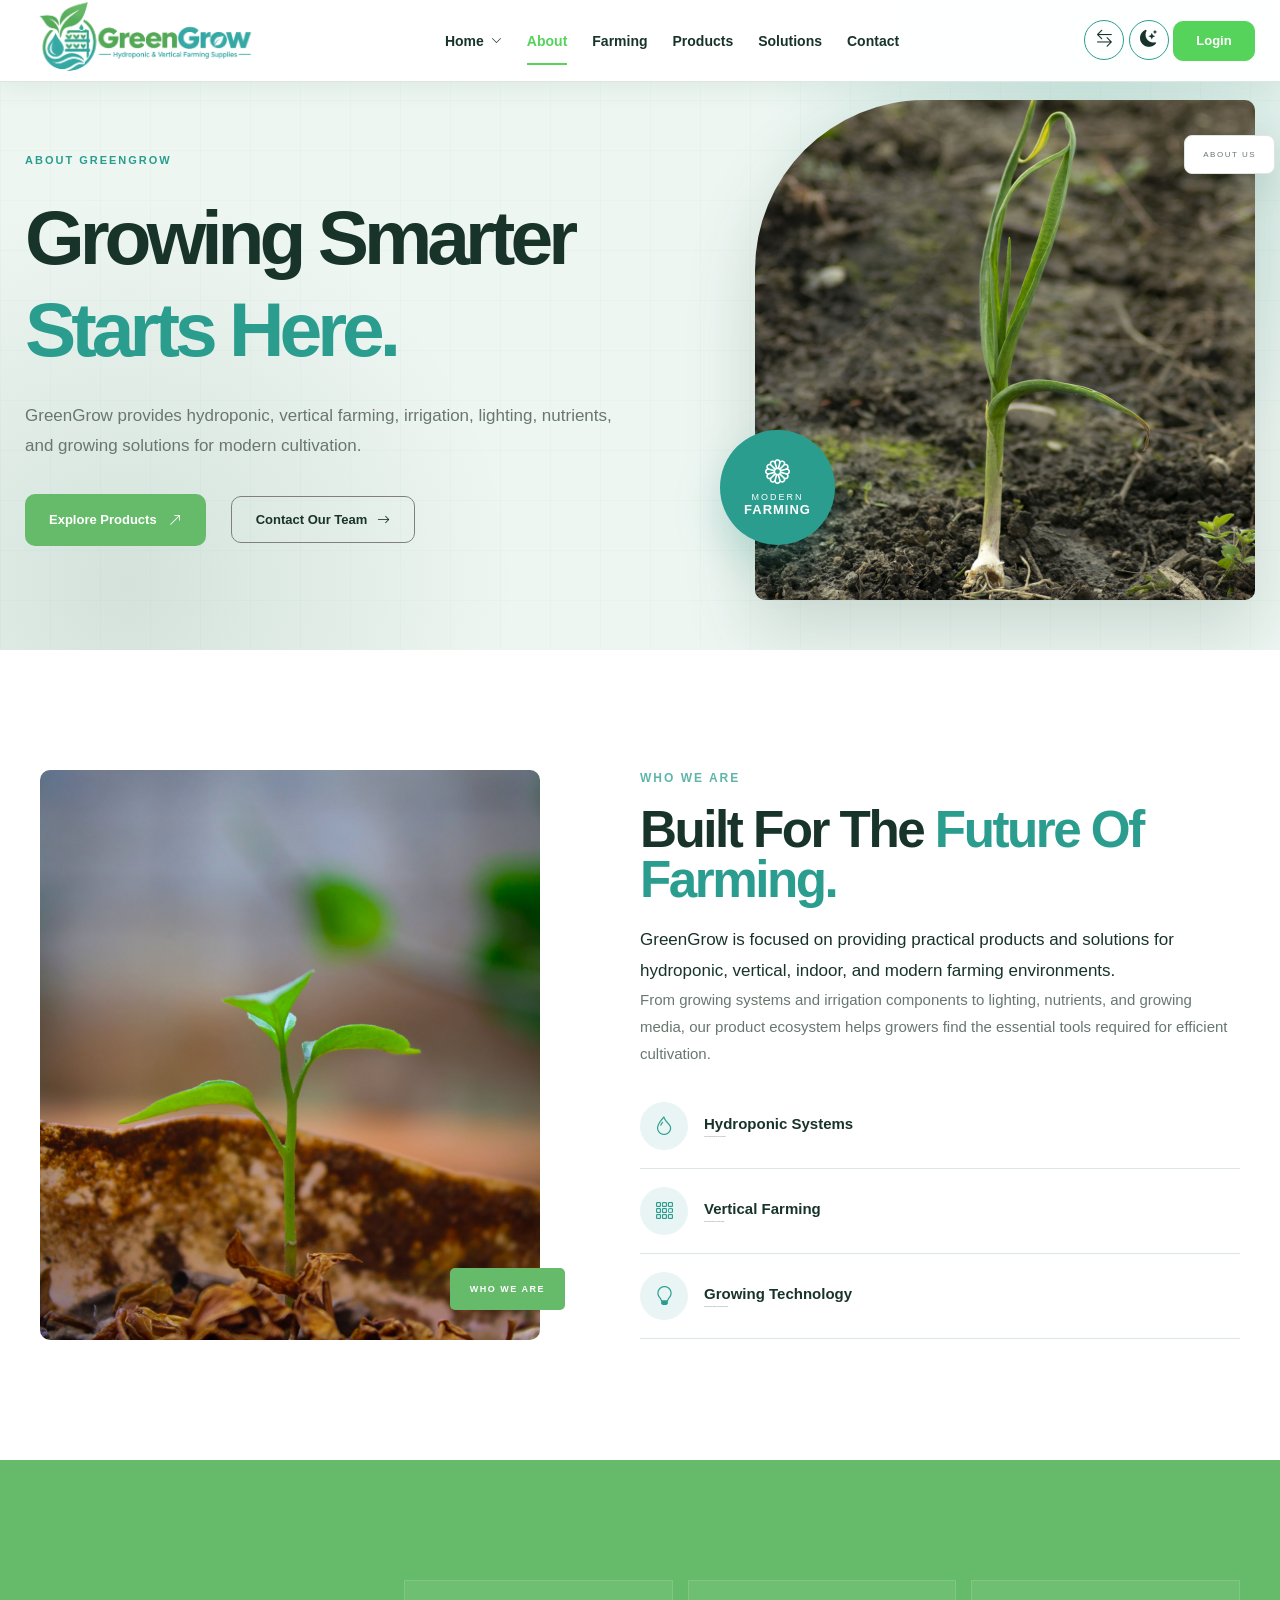
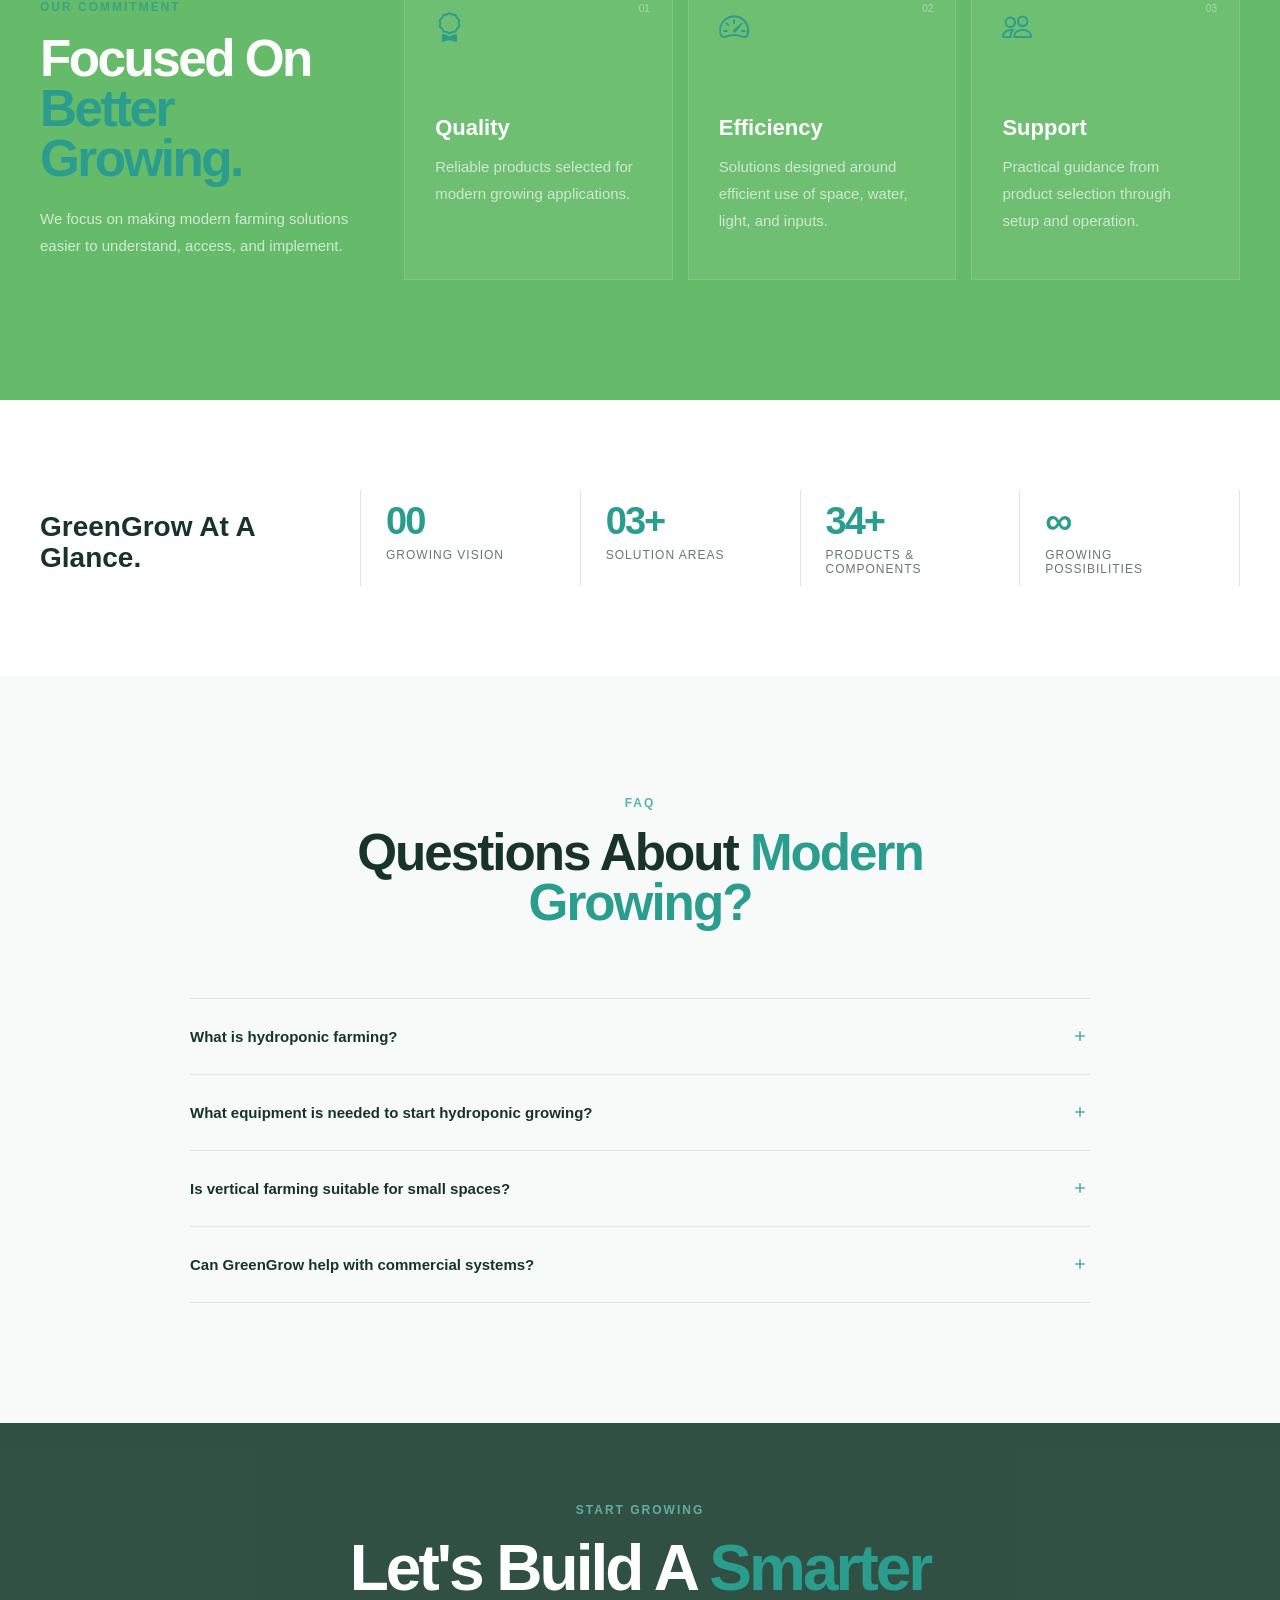
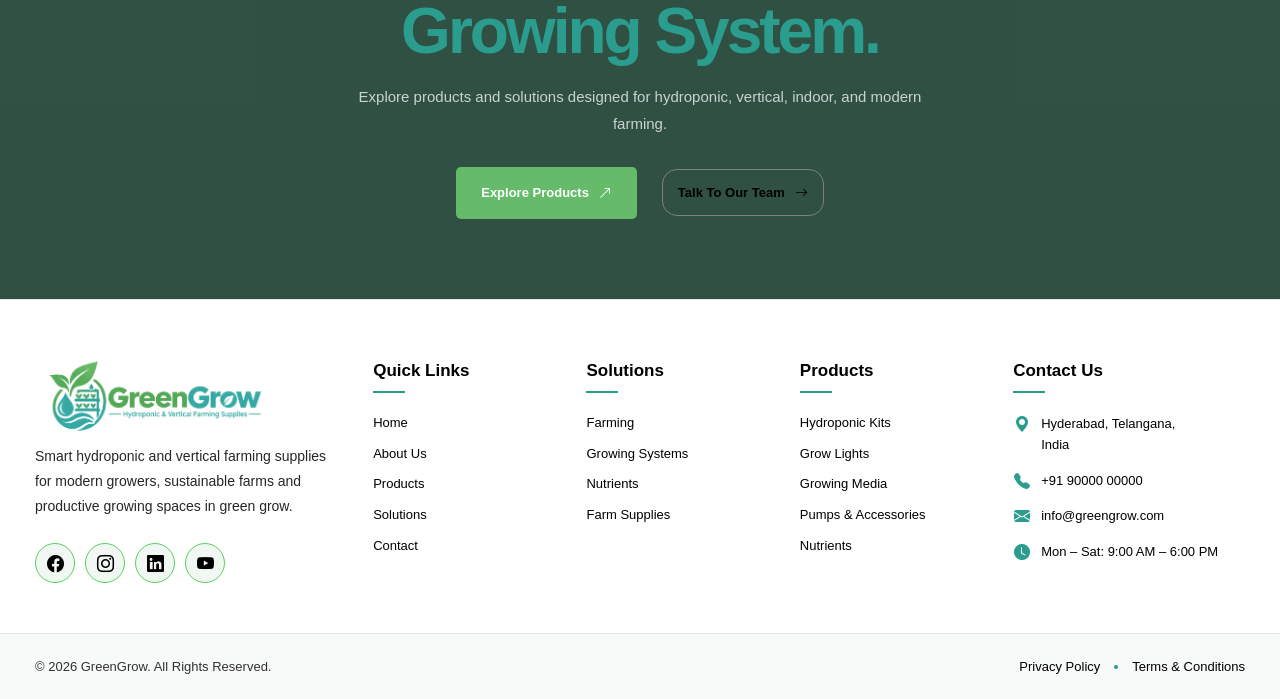
==== about.html @ 5858d221 "first commit" ====
<!DOCTYPE html>
<html lang="en" dir="ltr">

<head>
    <meta charset="UTF-8">
    <meta name="viewport" content="width=device-width, initial-scale=1.0">

    <title>GreenGrow | Hydroponic & Vertical Farming Supplies</title>

   
    <link rel="stylesheet"
        href="https://cdn.jsdelivr.net/npm/bootstrap-icons@1.11.3/font/bootstrap-icons.min.css">

    <!-- CSS -->
    <link rel="stylesheet" href="about.css">
</head>

<body>


    <header class="main-header">

        <div class="header-container">

            <!-- LOGO -->
            <a href="index.html" class="brand-logo">
                <img src="images/logo-1.png"
                    alt="GreenGrow Hydroponic and Vertical Farming Supplies">
            </a>


            
            <nav class="nav-menu" id="navMenu">

                
                <div class="nav-dropdown">

                    <button class="nav-dropdown-toggle" type="button">

                        <span>Home</span>

                        <i class="bi bi-chevron-down"></i>

                    </button>

                    <div class="dropdown-menu">

                        <a href="index.html" class="dropdown-link active">
                            Home 1
                        </a>

                        <a href="home-2.html" class="dropdown-link">
                            Home 2
                        </a>

                    </div>

                </div>


                <!-- ABOUT -->
                <a href="about.html" class="nav-link">
                    About
                </a>




                <!-- VERTICAL FARMING -->
                <a href="farming.html" class="nav-link">
                     Farming
                </a>


                <!-- PRODUCTS -->
                <a href="products.html" class="nav-link">
                    Products
                </a>


                <!-- SOLUTIONS -->
                <a href="solutions.html" class="nav-link">
                    Solutions
                </a>


                <!-- CONTACT -->
                <a href="contact.html" class="nav-link">
                    Contact
                </a>


                <!-- MOBILE LOGIN -->
                <a href="login.html" class="mobile-login">
                    Login
                </a>

            </nav>


            <!-- HEADER ACTIONS -->
            <div class="header-actions">

               


                <!-- RTL -->
                <button class="header-icon"
                    id="rtlToggle"
                    type="button"
                    aria-label="Toggle RTL"
                    title="Toggle RTL">

                    <i class="bi bi-arrow-left-right"></i>

                </button>


                <!-- DARK / LIGHT -->
                <button class="header-icon"
                    id="themeToggle"
                    type="button"
                    aria-label="Toggle dark mode"
                    title="Toggle dark mode">

                    <i class="bi bi-moon-stars-fill" id="themeIcon"></i>

                </button>
                 <!-- LOGIN -->
                <a href="login.html" class="login-button">
                    Login
                </a>


                <!-- MOBILE MENU -->
                <button class="menu-toggle"
                    id="menuToggle"
                    type="button"
                    aria-label="Open menu"
                    aria-expanded="false">

                    <i class="bi bi-list" id="menuIcon"></i>

                </button>

            </div>

        </div>

    </header>








    <!-- =========================================================
     GREENGROW ABOUT PAGE
========================================================= -->

<main class="about-page">

    <!-- =====================================================
         01. ABOUT HERO
    ====================================================== -->

    <section class="about-hero">
        <div class="about-hero-bg"></div>
        <div class="about-hero-grid"></div>

        <div class="about-hero-container">

            <div class="about-hero-content">

                <div class="about-eyebrow">
                   
                    <span>ABOUT GREENGROW</span>
                </div>

                <h1>
                    Growing Smarter
                    <span>Starts Here.</span>
                </h1>

                <p>
                    GreenGrow provides hydroponic, vertical farming,
                    irrigation, lighting, nutrients, and growing solutions
                    for modern cultivation.
                </p>

                <div class="about-hero-buttons">
                    <a href="products.html" class="about-primary-btn">
                        Explore Products
                        <i class="bi bi-arrow-up-right"></i>
                    </a>

                    <a href="contact.html" class="about-text-btn">
                        Contact Our Team
                        <i class="bi bi-arrow-right"></i>
                    </a>
                </div>

            </div>

            <div class="about-hero-visual">

                <div class="about-hero-image">
                    <img
                        src="images/about herobanner.jpg"
                        alt="Modern hydroponic farming"
                    >
                </div>

                <div class="about-hero-badge">
                    <i class="bi bi-flower1"></i>
                    <span>MODERN</span>
                    <strong>FARMING</strong>
                </div>

                <div class="about-hero-number">
                  
                    <span>ABOUT US</span>
                </div>

            </div>

        </div>
    </section>


    <!-- =====================================================
         02. WHO WE ARE
    ====================================================== -->

    <section class="about-who">

        <div class="about-section-container">

            <div class="about-who-image">

                <img
                    src="images/about growingplant.img.jpg"
                    alt="Indoor modern farming"
                >

                <div class="about-image-label">
                   
                    <strong>WHO WE ARE</strong>
                </div>

            </div>


            <div class="about-who-content">

                <div class="about-section-eyebrow">
                   

                    <span>WHO WE ARE</span>
                </div>

                <h2>
                    Built For The
                    <span>Future Of Farming.</span>
                </h2>

                <p class="about-lead">
                    GreenGrow is focused on providing practical products
                    and solutions for hydroponic, vertical, indoor,
                    and modern farming environments.
                </p>

                <p>
                    From growing systems and irrigation components to
                    lighting, nutrients, and growing media, our product
                    ecosystem helps growers find the essential tools
                    required for efficient cultivation.
                </p>


                <div class="about-feature-list">

                    <div class="about-feature">
                        <div class="about-feature-icon">
                            <i class="bi bi-droplet"></i>
                        </div>

                        <div>
                            <h3>Hydroponic Systems</h3>
                            <p>Soil-free growing solutions for modern cultivation.</p>
                        </div>
                    </div>


                    <div class="about-feature">
                        <div class="about-feature-icon">
                            <i class="bi bi-grid-3x3-gap"></i>
                        </div>

                        <div>
                            <h3>Vertical Farming</h3>
                            <p>Space-efficient systems for controlled growing.</p>
                        </div>
                    </div>


                    <div class="about-feature">
                        <div class="about-feature-icon">
                            <i class="bi bi-lightbulb"></i>
                        </div>

                        <div>
                            <h3>Growing Technology</h3>
                            <p>Lighting, nutrients, irrigation, and growing components.</p>
                        </div>
                    </div>

                </div>

            </div>

        </div>

    </section>


    
    
    





    
    

    
    <!-- =====================================================
         08. OUR COMMITMENT
    ====================================================== -->

    <section class="about-commitment">

        <div class="about-section-container">

            <div class="about-commitment-grid">

                <div class="commitment-heading">

                    <div class="about-section-eyebrow">
                        
                        <span>OUR COMMITMENT</span>
                    </div>

                    <h2>
                        Focused On
                        <span>Better Growing.</span>
                    </h2>

                    <p>
                        We focus on making modern farming solutions
                        easier to understand, access, and implement.
                    </p>

                </div>


                <div class="commitment-card">
                    <i class="bi bi-award"></i>
                    <span>01</span>
                    <h3>Quality</h3>
                    <p>
                        Reliable products selected for modern
                        growing applications.
                    </p>
                </div>


                <div class="commitment-card">
                    <i class="bi bi-speedometer2"></i>
                    <span>02</span>
                    <h3>Efficiency</h3>
                    <p>
                        Solutions designed around efficient use
                        of space, water, light, and inputs.
                    </p>
                </div>


                <div class="commitment-card">
                    <i class="bi bi-people"></i>
                    <span>03</span>
                    <h3>Support</h3>
                    <p>
                        Practical guidance from product selection
                        through setup and operation.
                    </p>
                </div>

            </div>

        </div>

    </section>


    <!-- =====================================================
         09. COMPANY SNAPSHOT
    ====================================================== -->

    <section class="about-snapshot">

        <div class="about-section-container">

            <div class="snapshot-inner">

                <div class="snapshot-heading">
                    
                    <h2>GreenGrow At A Glance.</h2>
                </div>

                <div class="snapshot-stats">

                    <div class="snapshot-stat">
                        <strong>01</strong>
                        <span>Growing Vision</span>
                    </div>

                    <div class="snapshot-stat">
                        <strong>06+</strong>
                        <span>Solution Areas</span>
                    </div>

                    <div class="snapshot-stat">
                        <strong>100+</strong>
                        <span>Products & Components</span>
                    </div>

                    <div class="snapshot-stat">
                        <strong>∞</strong>
                        <span>Growing Possibilities</span>
                    </div>

                </div>

            </div>

        </div>

    </section>


    <!-- =====================================================
         10. FAQ
    ====================================================== -->

    <section class="about-faq">

        <div class="about-section-container">

            <div class="about-centered-heading">

                <div class="about-section-eyebrow center">
                   
                    <span>FAQ</span>
                </div>

                <h2>
                    Questions About
                    <span>Modern Growing?</span>
                </h2>

            </div>


            <div class="faq-list">

                <details class="faq-item">
                    <summary>
                        What is hydroponic farming?
                        <i class="bi bi-plus"></i>
                    </summary>

                    <p>
                        Hydroponic farming is a method of growing plants
                        without traditional soil, using a managed growing
                        environment and nutrient solution.
                    </p>
                </details>


                <details class="faq-item">
                    <summary>
                        What equipment is needed to start hydroponic growing?
                        <i class="bi bi-plus"></i>
                    </summary>

                    <p>
                        Requirements depend on the growing method, crop,
                        environment, and system design. Typical components
                        can include a growing system, irrigation, nutrients,
                        growing media, and suitable lighting.
                    </p>
                </details>


                <details class="faq-item">
                    <summary>
                        Is vertical farming suitable for small spaces?
                        <i class="bi bi-plus"></i>
                    </summary>

                    <p>
                        Vertical systems can make use of vertical space,
                        making them suitable for a range of compact
                        growing environments.
                    </p>
                </details>


                <details class="faq-item">
                    <summary>
                        Can GreenGrow help with commercial systems?
                        <i class="bi bi-plus"></i>
                    </summary>

                    <p>
                        GreenGrow provides product categories and solutions
                        for growers exploring larger and more structured
                        modern farming setups.
                    </p>
                </details>

            </div>

        </div>

    </section>


    <!-- =====================================================
         11. FINAL CTA
    ====================================================== -->

    <section class="about-final-cta">

        <div class="about-final-overlay"></div>

        <div class="about-final-content">

            <div class="about-section-eyebrow center light">
               
                <span>START GROWING</span>
            </div>

            <h2>
                Let's Build A
                <span>Smarter Growing System.</span>
            </h2>

            <p>
                Explore products and solutions designed for
                hydroponic, vertical, indoor, and modern farming.
            </p>

            <div class="about-final-buttons">

                <a href="products.html" class="about-final-primary">
                    Explore Products
                    <i class="bi bi-arrow-up-right"></i>
                </a>

                <a href="contact.html" class="about-final-secondary">
                    Talk To Our Team
                    <i class="bi bi-arrow-right"></i>
                </a>

            </div>

        </div>

    </section>

</main>








    <!-- =========================================================
     FOOTER
========================================================= -->
<footer class="main-footer">

    <div class="footer-container">

        <!-- Brand -->
        <div class="footer-brand">

            <a href="index.html" class="footer-logo">
                <img src="images/logo-1.png"
                     alt="GreenGrow Hydroponic and Vertical Farming Supplies">
            </a>

            <p>
                Smart hydroponic and vertical farming supplies
                for modern growers, sustainable farms and
                productive growing spaces in green grow.
            </p>

            <div class="footer-social">

                <a href="#" aria-label="Facebook">
                    <i class="bi bi-facebook"></i>
                </a>

                <a href="#" aria-label="Instagram">
                    <i class="bi bi-instagram"></i>
                </a>

                <a href="#" aria-label="LinkedIn">
                    <i class="bi bi-linkedin"></i>
                </a>

                <a href="#" aria-label="YouTube">
                    <i class="bi bi-youtube"></i>
                </a>

            </div>

        </div>


        <!-- Quick Links -->
        <div class="footer-column">

            <h3>Quick Links</h3>

            <ul>
                <li>
                    <a href="index.html">Home</a>
                </li>

                <li>
                    <a href="about.html">About Us</a>
                </li>

                <li>
                    <a href="products.html">Products</a>
                </li>

                <li>
                    <a href="solutions.html">Solutions</a>
                </li>

                <li>
                    <a href="contact.html">Contact</a>
                </li>
            </ul>

        </div>


        <!-- Solutions -->
        <div class="footer-column">

            <h3>Solutions</h3>

            <ul>
                

                <li>
                    <a href="vertical-farming.html">
                         Farming
                    </a>
                </li>

                <li>
                    <a href="products.html">Growing Systems</a>
                </li>

                <li>
                    <a href="products.html">Nutrients</a>
                </li>

                <li>
                    <a href="products.html">Farm Supplies</a>
                </li>
            </ul>

        </div>


        <!-- Products -->
        <div class="footer-column">

            <h3>Products</h3>

            <ul>
                <li>
                    <a href="products.html">Hydroponic Kits</a>
                </li>

                <li>
                    <a href="products.html">Grow Lights</a>
                </li>

                <li>
                    <a href="products.html">Growing Media</a>
                </li>

                <li>
                    <a href="products.html">Pumps & Accessories</a>
                </li>

                <li>
                    <a href="products.html">Nutrients</a>
                </li>
            </ul>

        </div>


        <!-- Contact -->
        <div class="footer-column footer-contact">

            <h3>Contact Us</h3>

            <div class="contact-item">

                <i class="bi bi-geo-alt-fill"></i>

                <p>
                    Hyderabad, Telangana,<br>
                    India
                </p>

            </div>

            <div class="contact-item">

                <i class="bi bi-telephone-fill"></i>

                <a href="tel:+919000000000">
                    +91 90000 00000
                </a>

            </div>

            <div class="contact-item">

                <i class="bi bi-envelope-fill"></i>

                <a href="mailto:info@greengrow.com">
                    info@greengrow.com
                </a>

            </div>

            <div class="contact-item">

                <i class="bi bi-clock-fill"></i>

                <p>
                    Mon – Sat: 9:00 AM – 6:00 PM
                </p>

            </div>

        </div>

    </div>


    <!-- Footer Bottom -->
    <div class="footer-bottom">

        <div class="footer-bottom-container">

            <p>
                © 2026 GreenGrow. All Rights Reserved.
            </p>

            <div class="footer-legal">

                <a href="privacy-policy.html">
                    Privacy Policy
                </a>

                <span></span>

                <a href="terms.html">
                    Terms & Conditions
                </a>

            </div>

        </div>

    </div>

</footer>








    


    <!-- JS -->
    <script src="about.js"></script>

</body>

</html>
---- about.css ----
/* =========================================================
   GREENGROW
   HYDROPONIC & VERTICAL FARMING SUPPLIES
   COMPLETE RESPONSIVE HEADER CSS
========================================================= */

/* =========================================================
   ROOT COLORS - LIGHT MODE
========================================================= */

:root {
    --primary: #55d35b;
    --secondary: #2A9D8F;

    --background: #F7FAF8;
    --surface: #FFFFFF;

    --text: #183329;
    --muted: #68776F;

    --border: #DCE7E1;

    --header-bg: rgba(255, 255, 255, 0.97);

    --header-shadow:
        0 5px 25px rgba(27, 94, 63, 0.08);

    --transition: 0.3s ease;
}


/* =========================================================
   DARK MODE
========================================================= */

[data-theme="dark"] {
    --primary:#55d35b;
    --secondary: #4DB6AC;

    --background: #385349;
    --surface: #3c5e4d;

    --text: #F1F7F3;
    --muted: #B7C5BD;

    --border: #2E4037;

    --header-bg: rgba(23, 34, 29, 0.98);

    --header-shadow:
        0 5px 25px rgba(41, 37, 37, 0.35);
}


/* =========================================================
   RESET
========================================================= */

* {
    margin: 0;
    padding: 0;
    box-sizing: border-box;
}

html {
    scroll-behavior: smooth;
}

body {
    min-height: 100vh;
    background: var(--background);
    color: var(--text);
    font-family: Arial, Helvetica, sans-serif;
    transition:
        background var(--transition),
        color var(--transition);
    overflow-x: hidden;
}


/* =========================================================
   BODY TOP SPACE
========================================================= */

body {
    padding-top: 82px;
}


/* =========================================================
   LINKS / BUTTONS
========================================================= */

a {
    color: inherit;
    text-decoration: none;
}

button {
    font: inherit;
}


/* =========================================================
   MAIN HEADER
========================================================= */

.main-header {
    position: fixed;
    top: 0;
    left: 0;

    width: 100%;
    height: 82px;

    z-index: 9999;

    background: var(--header-bg);
    border-bottom: 1px solid var(--border);
    box-shadow: var(--header-shadow);

    backdrop-filter: blur(12px);
    -webkit-backdrop-filter: blur(12px);

    transition:
        background var(--transition),
        border-color var(--transition),
        box-shadow var(--transition);
}


/* =========================================================
   HEADER CONTAINER
========================================================= */

.header-container {
    width: 100%;
    max-width: 1500px;
    height: 100%;

    margin: 0 auto;
    padding: 0 10px;

    display: flex;
    align-items: center;
}


/* =========================================================
   LOGO
========================================================= */

.brand-logo {
    flex-shrink: 0;

    width: 205px;
    height: 120px;

    display: flex;
    align-items: center;
    justify-content: flex-start;

    overflow: hidden;
}

.brand-logo img {
    width: 220px;
    height: 130px;

    display: block;

    object-fit: contain;
    object-position: left center;

    max-width: none;
}


/* =========================================================
   NAVIGATION
   IMPORTANT: GAP IS HERE
========================================================= */

.nav-menu {
    height: 100%;

    display: flex;
    align-items: center;
    justify-content: center;

    flex: 1;

    /*
       REAL SPACE BETWEEN NAV ITEMS
       Increased to 45px
    */
    gap: 45px;
}


/* =========================================================
   NORMAL NAV LINKS
========================================================= */


/* =========================================================
   NAV LINKS
========================================================= */

.nav-link {
    position: relative;
    height: 82px;

    display: inline-flex;
    align-items: center;
    justify-content: center;

    white-space: nowrap;

    color: var(--text);
    font-size: 20px;
    font-weight: 600;

    transition: color var(--transition);
}


/* =========================================================
   ACTIVE LINE
========================================================= */

.nav-link::after {
    content: "";

    position: absolute;

    left: 0;
    right: 0;
    bottom: 17px;

    width: 100%;
    height: 2px;

    background: var(--primary);

    transform: scaleX(0);
    transform-origin: center;

    transition: transform var(--transition);
}


/* =========================================================
   CURRENT PAGE
========================================================= */

.nav-link.active {
    color: var(--primary);
}

.nav-link.active::after {
    transform: scaleX(1);
}


/* =========================================================
   HOVER
========================================================= */

.nav-link:hover {
    color: var(--primary);
}

.nav-link:hover::after {
    transform: scaleX(1);
}


/* =========================================================
   HOME DROPDOWN
========================================================= */

.nav-dropdown {
    position: relative;
    height: 82px;

    display: flex;
    align-items: center;
}


/* =========================================================
   HOME BUTTON
========================================================= */

.nav-dropdown-toggle {
    position: relative;

    height: 82px;

    padding: 0;

    border: 0;
    outline: 0;

    background: transparent;

    color: var(--text);

    cursor: pointer;

    display: inline-flex;
    align-items: center;
    justify-content: center;

    gap: 7px;

    font-size: 20px;
    font-weight: 600;

    transition: color var(--transition);
}


/* =========================================================
   HOME ACTIVE LINE
========================================================= */

.nav-dropdown-toggle::after {
    content: "";

    position: absolute;

    left: 0;
    right: 0;
    bottom: 17px;

    width: 100%;
    height: 2px;

    background: var(--primary);

    transform: scaleX(0);
    transform-origin: center;

    transition: transform var(--transition);
}


/* =========================================================
   HOME ACTIVE
========================================================= */

.nav-dropdown-toggle.active {
    color: var(--primary);
}

.nav-dropdown-toggle.active::after {
    transform: scaleX(1);
}


/* =========================================================
   HOME HOVER
========================================================= */

.nav-dropdown:hover .nav-dropdown-toggle {
    color: var(--primary);
}

.nav-dropdown:hover .nav-dropdown-toggle::after {
    transform: scaleX(1);
}


/* =========================================================
   HOME ARROW
========================================================= */

.nav-dropdown-toggle i {
    font-size: 11px;

    transition:
        transform var(--transition);
}

.nav-dropdown:hover .nav-dropdown-toggle i,
.nav-dropdown.open .nav-dropdown-toggle i {
    transform: rotate(180deg);
}


/* =========================================================
   DROPDOWN
========================================================= */

.dropdown-menu {
    position: absolute;

    top: calc(100% + 1px);
    left: 50%;

    min-width: 175px;

    padding: 9px;

    background: var(--surface);

    border: 1px solid var(--border);

    border-radius: 8px;

    box-shadow:
        0 15px 35px rgba(0, 0, 0, 0.10);

    opacity: 0;
    visibility: hidden;

    transform: translate(-50%, 12px);

    transition:
        opacity var(--transition),
        visibility var(--transition),
        transform var(--transition);

    z-index: 10000;
}


/* Desktop dropdown */

.nav-dropdown:hover .dropdown-menu {
    opacity: 1;
    visibility: visible;

    transform: translate(-50%, 0);
}


/* =========================================================
   DROPDOWN LINKS
========================================================= */

.dropdown-link {
    position: relative;

    width: 100%;
    min-height: 42px;

    padding: 10px 14px;

    display: flex;
    align-items: center;

    color: var(--text);

    font-size: 13px;
    font-weight: 600;

    border-radius: 5px;

    transition:
        background var(--transition),
        color var(--transition),
        padding var(--transition);
}


/* Hover */

.dropdown-link:hover {
    color: var(--primary);

    background: rgba(42, 157, 143, 0.08);

    padding-left: 18px;
}


/* Current Home page */

.dropdown-link.active {
    color: var(--primary);

    background: rgba(42, 157, 143, 0.08);
}


/* =========================================================
   RTL
========================================================= */

html[dir="rtl"] .nav-dropdown-toggle i {
    margin-left: 0;
    margin-right: 7px;
}

html[dir="rtl"] .dropdown-menu {
    left: auto;
    right: 50%;

    transform: translate(50%, 12px);
}

html[dir="rtl"] .nav-dropdown:hover .dropdown-menu {
    transform: translate(50%, 0);
}
/* =========================================================
   LOGIN BUTTON
========================================================= */

.login-button {
    width: 86px;
    height: 40px;

    display: inline-flex;
    align-items: center;
    justify-content: center;

    background: var(--primary);
    color: #FFFFFF;

    border: 1px solid var(--primary);
    border-radius: 10px;

    font-size: 13px;
    font-weight: 700;

    cursor: pointer;

    transition:
        background var(--transition),
        border-color var(--transition),
        transform var(--transition),
        box-shadow var(--transition);
}


/* =========================================================
   LOGIN HOVER
========================================================= */

.login-button:hover {
    background: var(--secondary);
    border-color: var(--secondary);

    transform: translateY(-2px);

    box-shadow:
        0 8px 20px rgba(42, 157, 143, 0.20);
}


/* =========================================================
   HEADER ICON BUTTONS
========================================================= */

.header-icon,
.menu-toggle {
    width: 40px;
    height: 40px;

    padding: 0;

    display: inline-flex;
    align-items: center;
    justify-content: center;

    background: transparent;

    color: var(--text);

    border-radius: 20px;
    border: 1px solid var(--secondary);

    cursor: pointer;

    transition:
        color var(--transition),
        background var(--transition),
        border-color var(--transition),
        transform var(--transition);
}


/* =========================================================
   ICON
========================================================= */

.header-icon i,
.menu-toggle i {
    font-size: 17px;
}


/* =========================================================
   ICON HOVER
========================================================= */

.header-icon:hover,
.menu-toggle:hover {
    color: var(--primary);

    border-color: var(--primary);

    background:
        color-mix(
            in srgb,
            var(--primary) 8%,
            transparent
        );

    transform: translateY(-2px);
}


/* =========================================================
   MOBILE LOGIN
========================================================= */

.mobile-login {
    display: none;
}


/* =========================================================
   MENU BUTTON
========================================================= */

.menu-toggle {
    display: none;
}


/* =========================================================
   RTL SUPPORT
========================================================= */

html[dir="rtl"] .header-container {
    direction: rtl;
}

html[dir="rtl"] .nav-menu {
    direction: rtl;
}

html[dir="rtl"] .brand-logo {
    justify-content: flex-end;
}

html[dir="rtl"] .brand-logo img {
    object-position: right center;
}

html[dir="rtl"] .header-actions {
    direction: rtl;
}


/* =========================================================
   RTL DROPDOWN
========================================================= */

html[dir="rtl"] .dropdown-menu {
    left: auto;
    right: 50%;

    transform:
        translate(50%, 12px);
}

html[dir="rtl"] .nav-dropdown:hover .dropdown-menu {
    transform:
        translate(50%, 0);
}


/* =========================================================
   RTL DROPDOWN HOVER
========================================================= */

html[dir="rtl"] .dropdown-link:hover {
    padding-left: 14px;
    padding-right: 18px;
}


/* =========================================================
   RTL HERO
========================================================= */

html[dir="rtl"] .hero-content {
    direction: rtl;
    text-align: right;
}

/* =========================================================
   COMPLETE RESPONSIVE CSS
   White-space issue fixed
========================================================= */


/* =========================================================
   LARGE DESKTOP - 1400px+
========================================================= */

@media (min-width: 1400px) {

    .header-container {
        padding-left: 35px;
        padding-right: 35px;
    }

    .brand-logo,
    .brand-logo img {
        width: 245px;
        height: 125;
        max-height: 62px;
        object-fit: contain;
    }

    .nav-menu {
        gap: 35px;
    }

    .nav-link,
    .nav-dropdown-toggle {
        font-size: 15px;
    }
}


/* =========================================================
   DESKTOP - 1200px to 1399px
========================================================= */

@media (min-width: 1200px) and (max-width: 1399px) {

    .header-container {
        padding: 0 25px;
        gap: 20px;
    }

    .brand-logo,
    .brand-logo img {
        width: 235px;
        height: 130;
       
        object-fit: contain;
    }

    .nav-menu {
        gap: 25px;
    }

    .nav-link,
    .nav-dropdown-toggle {
        font-size: 14px;
    }

    .login-button {
        width: 82px;
    }
}


/* =========================================================
   SMALL DESKTOP - 1025px to 1199px
========================================================= */

@media (min-width: 1025px) and (max-width: 1199px) {

    .header-container {
        padding: 0 20px;
        gap: 15px;
    }

    .brand-logo,
    .brand-logo img {
        width: 235px;
        height: 130;
       
        object-fit: contain;
    }

    .nav-menu {
        gap: 16px;
    }

    .nav-link,
    .nav-dropdown-toggle {
        font-size: 13px;
    }

    .header-actions {
        gap: 6px;
    }

    .login-button {
        width: 78px;
        height: 38px;
    }

    .header-icon {
        width: 38px;
        height: 38px;
    }
}


/* =========================================================
   TABLET - 769px to 1024px
========================================================= */

@media (min-width: 769px) and (max-width: 1024px) {

    .main-header {
        height: 70px;
    }

    body {
        padding-top: 70px;
    }

    .header-container {
        height: 70px;
        padding: 0 18px;
        gap: 12px;
    }

    .brand-logo,
    .brand-logo img {
        width: 200px;
        height: 100;
       
        object-fit: contain;
    }

    /*
       Mobile-style navigation on tablet
       Height is AUTO to prevent white space
    */

    .nav-menu {
        position: fixed;

        top: 70px;
        left: 0;
        right: 0;

        width: 100%;

        height: auto;
        max-height: calc(100vh - 70px);

        padding: 0 14px 18px;

        background: var(--surface);
        border-top: 1px solid var(--border);

        display: flex;
        flex-direction: column;
        align-items: stretch;
        justify-content: flex-start;

        gap: 0;

        overflow-y: auto;
        overflow-x: hidden;

        opacity: 0;
        visibility: hidden;
        pointer-events: none;

        transform: translateY(-8px);

        transition:
            opacity var(--transition),
            visibility var(--transition),
            transform var(--transition);

        z-index: 999;
    }

    .nav-menu.active {
        opacity: 1;
        visibility: visible;
        pointer-events: auto;
        transform: translateY(0);
    }

    .nav-link {
        width: 100%;
        height: 50px;
        min-height: 50px;

        padding: 0 4px;

        display: flex;
        align-items: center;
        justify-content: flex-start;

        border-bottom: 1px solid var(--border);

        font-size: 13px;
    }

    .nav-link::after {
        display: none;
    }

    .nav-dropdown {
        width: 100%;
        height: auto;
        border-bottom: 1px solid var(--border);
    }

    .nav-dropdown-toggle {
        width: 100%;
        height: 50px;
        min-height: 50px;

        padding: 0 4px;

        display: flex;
        align-items: center;
        justify-content: space-between;

        font-size: 13px;
    }

    .nav-dropdown-toggle::after {
        display: none;
    }

    .dropdown-menu {
        position: static;

        width: 100%;
        min-width: 0;

        height: auto;

        margin: 0;
        padding: 0;

        border: 0;
        box-shadow: none;

        background: transparent;

        opacity: 1;
        visibility: visible;
        transform: none;

        display: none;
    }

    .nav-dropdown.open .dropdown-menu {
        display: block;
    }

    .dropdown-link {
        width: 100%;
        height: 42px;
        min-height: 42px;

        padding: 0 24px;

        display: flex;
        align-items: center;

        border-top: 1px solid var(--border);

        font-size: 12px;
    }

    .login-button {
        display: none;
    }

    .mobile-login {
        width: 100%;
        height: 44px;
        min-height: 44px;

        margin-top: 16px;

        display: flex;
        align-items: center;
        justify-content: center;

        background: var(--primary);
        color: #fff;

        border: 1px solid var(--primary);

        font-size: 13px;
        font-weight: 700;

        text-decoration: none;
    }

    .menu-toggle {
        display: inline-flex;
    }
}


/* =========================================================
   MOBILE - 481px to 768px
========================================================= */

@media (min-width: 481px) and (max-width: 768px) {

    .main-header {
        height: 68px;
    }

    body {
        padding-top: 68px;
    }

    .header-container {
        height: 68px;
        width: 100%;
        padding: 0 12px;
        gap: 7px;
    }

    .brand-logo {
        flex: 0 1 auto;
        min-width: 0;
        flex-shrink: 1;
    }

    .brand-logo img {
        display: block;
        width: 180px;
        height: 100;
       
        object-fit: contain;
    }

    .header-actions {
        margin-left: auto;
        gap: 5px;
        flex-shrink: 0;
    }

    .login-button {
        display: none;
    }

    .header-icon,
    .menu-toggle {
        width: 36px;
        height: 36px;
        min-width: 36px;

        display: inline-flex;
        align-items: center;
        justify-content: center;
    }

    .menu-toggle {
        display: inline-flex;
    }

    /*
       IMPORTANT:
       height:auto removes the huge white space
    */

    .nav-menu {
        position: fixed;

        top: 68px;
        left: 0;
        right: 0;

        width: 100%;

        height: auto;
        max-height: calc(100vh - 68px);

        padding: 0 10px 18px;

        background: var(--surface);
        border-top: 1px solid var(--border);

        display: flex;
        flex-direction: column;
        align-items: stretch;
        justify-content: flex-start;

        gap: 0;

        overflow-y: auto;
        overflow-x: hidden;

        opacity: 0;
        visibility: hidden;
        pointer-events: none;

        transform: translateY(-8px);

        transition:
            opacity var(--transition),
            visibility var(--transition),
            transform var(--transition);

        z-index: 999;
    }

    .nav-menu.active {
        opacity: 1;
        visibility: visible;
        pointer-events: auto;
        transform: translateY(0);
    }

    .nav-link {
        width: 100%;
        height: 48px;
        min-height: 48px;

        padding: 0 4px;

        display: flex;
        align-items: center;
        justify-content: flex-start;

        border-bottom: 1px solid var(--border);

        font-size: 13px;
    }

    .nav-link::after {
        display: none;
    }

    .nav-dropdown {
        width: 100%;
        height: auto;

        border-bottom: 1px solid var(--border);
    }

    .nav-dropdown-toggle {
        width: 100%;
        height: 48px;
        min-height: 48px;

        padding: 0 4px;

        display: flex;
        align-items: center;
        justify-content: space-between;

        font-size: 13px;
    }

    .dropdown-menu {
        position: static;

        width: 100%;
        min-width: 0;

        height: auto;

        padding: 0;
        margin: 0;

        border: 0;
        box-shadow: none;

        background: transparent;

        opacity: 1;
        visibility: visible;
        transform: none;

        display: none;
    }

    .nav-dropdown.open .dropdown-menu {
        display: block;
    }

    .dropdown-link {
        width: 100%;
        height: 40px;
        min-height: 40px;

        padding: 0 24px;

        display: flex;
        align-items: center;

        border-top: 1px solid var(--border);

        font-size: 12px;
    }

    .mobile-login {
        width: 100%;
        height: 42px;
        min-height: 42px;

        margin-top: 16px;

        display: flex;
        align-items: center;
        justify-content: center;

        background: var(--primary);
        color: #fff;

        border: 1px solid var(--primary);

        font-size: 13px;
        font-weight: 700;

        text-decoration: none;
    }
}


/* =========================================================
   MOBILE - 361px to 480px
========================================================= */

@media (min-width: 361px) and (max-width: 480px) {

    .main-header {
        height: 66px;
    }

    body {
        padding-top: 66px;
    }

    .header-container {
        height: 66px;
        width: 100%;
        padding: 0 10px;
        gap: 5px;
    }

    .brand-logo {
        min-width: 0;
        flex-shrink: 1;
    }

    .brand-logo img {
        width: 180px;
        height: 90;
       
        object-fit: contain;
    }

    .header-actions {
        margin-left: auto;
        gap: 4px;
    }

    .header-icon,
    .menu-toggle {
        width: 34px;
        height: 34px;
        min-width: 34px;
    }

    .nav-menu {
        top: 66px;

        width: 100%;

        /*
           NO 100vh HEIGHT
        */
        height: auto;
        max-height: calc(100vh - 66px);

        padding: 0 8px 16px;

        overflow-y: auto;
    }

    .nav-link,
    .nav-dropdown-toggle {
        height: 46px;
        min-height: 46px;

        font-size: 12px;
    }

    .dropdown-link {
        height: 40px;
        min-height: 40px;

        font-size: 12px;
    }

    .mobile-login {
        height: 42px;
        min-height: 42px;

        margin-top: 14px;

        font-size: 12px;
    }
}

/* =========================================================
   VERY SMALL MOBILE
   360px AND BELOW
========================================================= */

@media (max-width: 360px) {

    /* ================================
       PAGE
    ================================= */

    html,
    body {
        width: 100%;
        max-width: 100%;
        overflow-x: hidden;
    }

    body {
        padding-top: 62px;
    }


    /* ================================
       HEADER
    ================================= */

    .main-header {
        position: fixed;
        top: 0;
        left: 0;
        right: 0;

        width: 100%;
        height: 62px;

        z-index: 99999;

        background: var(--header-bg);
    }

    .header-container {
        width: 100%;
        height: 62px;

        padding: 0 8px;

        display: flex;
        align-items: center;

        gap: 4px;
    }


    /* ================================
       LOGO
    ================================= */

    .brand-logo {
        display: flex;
        align-items: center;

        flex: 1 1 auto;
        min-width: 0;

        height: 62px;

        overflow: hidden;
    }

    .brand-logo img {
        display: block;

        width: 125px;
        height: auto;

        max-width: 100%;
        max-height: 48px;

        object-fit: contain;
    }


    /* ================================
       HEADER ACTIONS
    ================================= */

    .header-actions {
        display: flex !important;
        align-items: center;

        gap: 3px;

        margin-left: auto;

        flex: 0 0 auto;
        flex-shrink: 0;
    }


    /* ================================
       HIDE DESKTOP LOGIN
    ================================= */

    .login-button {
        display: none !important;
    }


    /* ================================
       RTL + DARK MODE BUTTON
    ================================= */

    .header-icon {
        display: inline-flex !important;

        width: 32px;
        height: 32px;

        min-width: 32px;
        min-height: 32px;

        padding: 0;
        margin: 0;

        align-items: center;
        justify-content: center;

        flex: 0 0 32px;

        border-radius: 50%;

        box-sizing: border-box;
    }

    .header-icon i {
        display: block;

        font-size: 14px;
        line-height: 1;
    }


    /* ================================
       HAMBURGER
    ================================= */

    .menu-toggle {
        display: inline-flex !important;

        width: 32px;
        height: 32px;

        min-width: 32px;
        min-height: 32px;

        max-width: 32px;
        max-height: 32px;

        padding: 0;
        margin: 0;

        align-items: center;
        justify-content: center;

        flex: 0 0 32px;

        border-radius: 50%;

        background: transparent;

        color: var(--text);

        border: 1px solid var(--border);

        cursor: pointer;

        position: relative;
        z-index: 100001;

        box-sizing: border-box;
    }

    .menu-toggle i {
        display: block !important;

        font-size: 15px !important;
        line-height: 1 !important;

        color: var(--text) !important;

        visibility: visible !important;
        opacity: 1 !important;
    }


    /* ================================
       MOBILE NAVIGATION
    ================================= */

    .nav-menu {
        position: fixed;

        top: 62px;
        left: 0;
        right: 0;

        width: 100%;

        height: auto;
        max-height: calc(100vh - 62px);

        padding: 0 6px 12px;
        margin: 0;

        background: var(--surface);

        border-top: 1px solid var(--border);

        display: flex;
        flex-direction: column;
        align-items: stretch;

        gap: 0;

        overflow-x: hidden;
        overflow-y: auto;

        opacity: 0;
        visibility: hidden;

        pointer-events: none;

        transform: translateY(-8px);

        z-index: 100000;

        box-sizing: border-box;

        transition:
            opacity .2s ease,
            visibility .2s ease,
            transform .2s ease;
    }

    .nav-menu.active {
        opacity: 1;
        visibility: visible;

        pointer-events: auto;

        transform: translateY(0);
    }


    /* ================================
       NAV LINKS
    ================================= */

    .nav-link {
        display: flex !important;

        width: 100%;

        height: 44px;
        min-height: 44px;

        padding: 0 2px;
        margin: 0;

        align-items: center;
        justify-content: flex-start;

        border-bottom: 1px solid var(--border);

        font-size: 12px;
        font-weight: 600;

        line-height: 1;

        text-decoration: none;

        box-sizing: border-box;
    }

    .nav-link::after {
        display: none !important;
    }


    /* ================================
       HOME DROPDOWN
    ================================= */

    .nav-dropdown {
        display: block !important;

        width: 100%;

        height: auto;

        margin: 0;
        padding: 0;

        border-bottom: 1px solid var(--border);

        box-sizing: border-box;
    }

    .nav-dropdown-toggle {
        display: flex !important;

        width: 100%;

        height: 44px;
        min-height: 44px;

        padding: 0 2px;
        margin: 0;

        align-items: center;
        justify-content: space-between;

        background: transparent;

        border: 0;

        color: var(--text);

        font-size: 12px;
        font-weight: 600;

        cursor: pointer;

        box-sizing: border-box;
    }

    .nav-dropdown-toggle span {
        display: block;
    }

    .nav-dropdown-toggle i {
        display: block !important;

        font-size: 11px;

        transition: transform .2s ease;
    }

    .nav-dropdown-toggle::after {
        display: none !important;
    }


    /* ================================
       HOME 1 / HOME 2
    ================================= */

    .dropdown-menu {
        position: static !important;

        display: none !important;

        width: 100% !important;
        min-width: 0 !important;

        height: auto !important;

        padding: 0 !important;
        margin: 0 !important;

        background: var(--surface) !important;

        border: 0 !important;
        box-shadow: none !important;

        opacity: 1 !important;
        visibility: visible !important;

        transform: none !important;

        box-sizing: border-box;
    }

    .nav-dropdown.open .dropdown-menu {
        display: block !important;
    }

    .nav-dropdown.open .nav-dropdown-toggle i {
        transform: rotate(180deg);
    }

    .dropdown-link {
        display: flex !important;

        width: 100%;

        height: 38px;
        min-height: 38px;

        padding: 0 20px;

        align-items: center;
        justify-content: flex-start;

        border-top: 1px solid var(--border);

        font-size: 11px;
        font-weight: 500;

        text-decoration: none;

        box-sizing: border-box;
    }


    /* ================================
       MOBILE LOGIN
    ================================= */

    .mobile-login {
        display: flex !important;

        width: 100%;

        height: 40px;
        min-height: 40px;

        margin-top: 10px;

        padding: 0 12px;

        align-items: center;
        justify-content: center;

        background: var(--primary);

        color: #ffffff !important;

        border: 1px solid var(--primary);

        font-size: 12px;
        font-weight: 700;

        text-decoration: none;

        box-sizing: border-box;
    }


    /* ================================
       RTL
    ================================= */

    html[dir="rtl"] .brand-logo {
        order: 2;
    }

    html[dir="rtl"] .header-actions {
        order: 1;

        margin-left: 0;
        margin-right: auto;
    }

    html[dir="rtl"] .nav-link {
        justify-content: flex-end;

        text-align: right;
    }

    html[dir="rtl"] .nav-dropdown-toggle {
        text-align: right;
    }

    html[dir="rtl"] .dropdown-link {
        justify-content: flex-end;

        padding-left: 20px;
        padding-right: 20px;

        text-align: right;
    }


    /* ================================
       DARK MODE
    ================================= */

    [data-theme="dark"] .menu-toggle {
        color: var(--text);
        background: transparent;
        border-color: var(--border);
    }

    [data-theme="dark"] .menu-toggle i {
        color: var(--text) !important;
    }


    /* ================================
       PREVENT OLD MOBILE RULES
       FROM OVERRIDING THIS
    ================================= */

    .header-container > .nav-menu {
        flex: none;
    }

    .header-container > .brand-logo {
        flex-shrink: 1;
    }

    .header-container > .header-actions {
        flex-shrink: 0;
    }
}


/* =========================================================
   RTL RESPONSIVE
========================================================= */

@media (max-width: 768px) {

    [dir="rtl"] .header-actions {
        margin-left: 0;
        margin-right: auto;
    }

    [dir="rtl"] .nav-link {
        justify-content: flex-end;
        text-align: right;
    }

    [dir="rtl"] .nav-dropdown-toggle {
        justify-content: space-between;
        text-align: right;
    }

    [dir="rtl"] .dropdown-link {
        justify-content: flex-end;
        text-align: right;

        padding-left: 24px;
        padding-right: 24px;
    }
}


/* =========================================================
   PREVENT HORIZONTAL SCROLL
========================================================= */

@media (max-width: 768px) {

    html,
    body {
        width: 100%;
        max-width: 100%;
        overflow-x: hidden;
    }

    .main-header,
    .header-container,
    .nav-menu {
        max-width: 100%;
    }
}

/* =========================================================
   GREENGROW FOOTER
   LIGHT + DARK MODE
   RTL + RESPONSIVE
========================================================= */

 :root {

    /* BRAND COLORS */
    --primary:#55d35b;
    --secondary: #2A9D8F;

    /* LIGHT MODE */
    --footer-bg: #FFFFFF;
    --footer-bottom-bg: #F7FAF8;

    /* --footer-heading: #183329; */
    --footer-text: #000000;
    --footer-link: #000000;

    --footer-border: #DCE7E1;
    --footer-icon-bg: #F1F7F3;

    --footer-hover: #1B5E3F;
    --footer-social-hover: #2A9D8F;
 
 }

/* =========================================================
   DARK MODE
========================================================= */

[data-theme="dark"] {

    --footer-bg: #0B100D;
    --footer-bottom-bg: #101815;

    --footer-heading: #F1F7F3;
    --footer-text: #F1F7F3;
    --footer-link: #B7C5BD;

    --footer-border: #2E4037;
    --footer-icon-bg: #18221D;

    --footer-hover: #66BB6A;
    --footer-social-hover: #4DB6AC;
}


/* =========================================================
   MAIN FOOTER
========================================================= */

.main-footer {

    width: 100%;

    background: var(--footer-bg);
    color: var(--footer-text);

    border-top: 1px solid var(--footer-border);

    position: relative;

    overflow: hidden;

    transition:
        background-color 0.3s ease,
        color 0.3s ease,
        border-color 0.3s ease;
}


/* =========================================================
   FOOTER CONTAINER
========================================================= */

.footer-container {

    width: 100%;
    max-width: 1400px;

    margin: 0 auto;

    padding: 65px 50px 55px;

    display: grid;

    grid-template-columns:
        1.8fr
        1fr
        1fr
        1fr
        1.35fr;

    gap: 50px;

    align-items: start;
}


/* =========================================================
   FOOTER BRAND
========================================================= */

.footer-brand {

    min-width: 0;
    padding-bottom: -10px;
}


.footer-logo {

    display: inline-flex;

    align-items: center;

    text-decoration: none;

    margin-top: -20px;
    
  
}


.footer-logo img {

    width: 220px;
    height: 130px;

    object-fit: contain;

    display: block;

   
}




.footer-brand > p {

    max-width: 360px;

    margin: 0 0 24px;

    font-size: 15px;

    line-height: 1.8;
    margin-top: -20px;

    color: var(--footer-text);
  


    opacity: 0.85;
}


/* =========================================================
   SOCIAL ICONS
========================================================= */

.footer-social {

    display: flex;

    align-items: center;

    gap: 10px;
}


.footer-social a {

    width: 40px;
    height: 40px;

    display: inline-flex;

    align-items: center;
    justify-content: center;

    background: var(--footer-icon-bg);

    border: 1px solid var(--primary);

    color: var(--footer-heading);
    border-radius: 20px;

    text-decoration: none;
    padding-top: 4px;

    font-size: 17px;

    transition:
        background-color 0.3s ease,
        color 0.3s ease,
        border-color 0.3s ease,
        transform 0.3s ease;
}


.footer-social a:hover {

    background: var(--footer-social-hover);

    border-color: var(--footer-social-hover);

    color: #FFFFFF;

    transform: translateY(-3px);
}


/* =========================================================
   FOOTER COLUMNS
========================================================= */

.footer-column {

    min-width: 0;
}


.footer-column h3 {

    margin: 0 0 22px;

    color: var(--footer-heading);

    font-size: 18px;

    font-weight: 700;

    line-height: 1.3;

    position: relative;

    padding-bottom: 11px;
}


/* Heading underline */

.footer-column h3::after {

    content: "";

    position: absolute;

    left: 0;
    bottom: 0;

    width: 32px;
    height: 2px;

    background: var(--secondary);
}


/* =========================================================
   FOOTER LIST
========================================================= */

.footer-column ul {

    list-style: none;

    margin: 0;
    padding: 0;
}


.footer-column li {

    margin-bottom: 12px;

    padding: 0;
}


.footer-column li:last-child {

    margin-bottom: 0;
}


.footer-column li a {

    display: inline-block;

    color: var(--footer-link);

    text-decoration: none;

    font-size: 14px;

    line-height: 1.6;

    transition:
        color 0.3s ease,
        transform 0.3s ease;
}


.footer-column li a:hover {

    color: var(--footer-hover);

    transform: translateX(4px);
}


/* =========================================================
   CONTACT
========================================================= */

.footer-contact {

    min-width: 0;
}


.contact-item {

    display: flex;

    align-items: flex-start;

    gap: 12px;

    margin-bottom: 16px;

    min-width: 0;
}


.contact-item:last-child {

    margin-bottom: 0;
}


.contact-item > i {

    flex: 0 0 18px;

    width: 18px;

    margin-top: 3px;

    color: var(--secondary);

    font-size: 16px;

    text-align: center;
}


.contact-item p,
.contact-item a {

    margin: 0;

    padding: 0;

    color: var(--footer-text);

    font-size: 14px;

    line-height: 1.65;

    text-decoration: none;

    overflow-wrap: anywhere;

    transition: color 0.3s ease;
}


.contact-item a:hover {

    color: var(--footer-hover);
}


/* =========================================================
   FOOTER BOTTOM
========================================================= */

.footer-bottom {

    width: 100%;

    background: var(--footer-bottom-bg);

    border-top: 1px solid var(--footer-border);

    transition:
        background-color 0.3s ease,
        border-color 0.3s ease;
}


.footer-bottom-container {

    width: 100%;
    max-width: 1400px;

    min-height: 65px;

    margin: 0 auto;

    padding: 16px 50px;

    display: flex;

    align-items: center;

    justify-content: space-between;

    gap: 25px;
}


.footer-bottom-container > p {

    margin: 0;

    color: var(--footer-text);

    font-size: 13px;

    line-height: 1.5;

    opacity: 0.8;
}


/* =========================================================
   LEGAL LINKS
========================================================= */

.footer-legal {

    display: flex;

    align-items: center;

    justify-content: flex-end;

    gap: 14px;
}


.footer-legal a {

    color: var(--footer-link);

    text-decoration: none;

    font-size: 13px;

    line-height: 1.5;

    transition: color 0.3s ease;
}


.footer-legal a:hover {

    color: var(--footer-hover);
}


.footer-legal span {

    width: 4px;
    height: 4px;

    border-radius: 50%;

    background: var(--secondary);

    display: block;

    flex-shrink: 0;
}


/* =========================================================
   RTL SUPPORT
========================================================= */

html[dir="rtl"] .footer-column h3::after {

    left: auto;
    right: 0;
}


html[dir="rtl"] .footer-column li a:hover {

    transform: translateX(-4px);
}


html[dir="rtl"] .contact-item {

    flex-direction: row;
}


html[dir="rtl"] .footer-bottom-container {

    direction: rtl;
}


html[dir="rtl"] .footer-legal {

    justify-content: flex-start;
}


html[dir="rtl"] .footer-social {

    flex-direction: row;
}
/* =========================================================
   FOOTER RESPONSIVENESS
========================================================= */


/* =========================================================
   LARGE DESKTOP
   1400px+
========================================================= */

@media (min-width: 1400px) {

    .footer-container {
        padding-left: 45px;
        padding-right: 45px;

        grid-template-columns:
            1.8fr
            1fr
            1fr
            1fr
            1.35fr;

        gap: 50px;
    }

    .footer-logo img {
        width: 245px;
        height: 125px;
    }

    .footer-brand > p {
        max-width: 380px;
        font-size: 15px;
    }

    .footer-column h3 {
        font-size: 18px;
    }

    .footer-column li a {
        font-size: 14px;
    }

    .contact-item p,
    .contact-item a {
        font-size: 14px;
    }

    .footer-bottom-container {
        padding-left: 45px;
        padding-right: 45px;
    }
}


/* =========================================================
   1200px - 1399px
========================================================= */

@media (max-width: 1399px) and (min-width: 1200px) {

    .footer-container {
        padding: 60px 35px 50px;

        grid-template-columns:
            1.7fr
            1fr
            1fr
            1fr
            1.3fr;

        gap: 35px;
    }

    .footer-logo img {
        width: 235px;
        height: 120px;
    }

    .footer-brand > p {
        max-width: 340px;
        font-size: 14px;
    }

    .footer-column h3 {
        font-size: 17px;
        margin-bottom: 20px;
    }

    .footer-column li {
        margin-bottom: 10px;
    }

    .footer-column li a {
        font-size: 13px;
    }

    .contact-item {
        gap: 10px;
        margin-bottom: 14px;
    }

    .contact-item p,
    .contact-item a {
        font-size: 13px;
    }

    .footer-bottom-container {
        padding-left: 35px;
        padding-right: 35px;
    }
}


/* =========================================================
   1025px - 1199px
========================================================= */

@media (max-width: 1199px) and (min-width: 1025px) {

    .footer-container {
        padding: 55px 25px 45px;

        grid-template-columns:
            1.5fr
            1fr
            1fr
            1fr;

        gap: 35px 25px;
    }

    /* BRAND */

    .footer-brand {
        grid-column: span 2;
    }

    .footer-logo img {
        width: 235px;
        height: 130px;
    }

    .footer-brand > p {
        max-width: 420px;
        font-size: 14px;
    }

    /* COLUMNS */

    .footer-column h3 {
        font-size: 17px;
        margin-bottom: 18px;
    }

    .footer-column li {
        margin-bottom: 9px;
    }

    .footer-column li a {
        font-size: 13px;
    }

    /* CONTACT */

    .contact-item {
        gap: 9px;
        margin-bottom: 13px;
    }

    .contact-item > i {
        font-size: 15px;
    }

    .contact-item p,
    .contact-item a {
        font-size: 13px;
    }

    /* BOTTOM */

    .footer-bottom-container {
        padding-left: 25px;
        padding-right: 25px;
    }

    .footer-bottom-container > p {
        font-size: 12px;
    }

    .footer-legal a {
        font-size: 12px;
    }
}


/* =========================================================
   TABLET
   769px - 1024px
========================================================= */

@media (max-width: 1024px) and (min-width: 769px) {

    .footer-container {
        padding: 50px 25px 42px;

        grid-template-columns:
            1.3fr
            1fr
            1fr;

        gap: 38px 25px;
    }

    /* BRAND FULL WIDTH */

    .footer-brand {
        grid-column: span 3;
    }

    .footer-logo img {
        width: 200px;
        height: 100px;
    }

    .footer-brand > p {
        max-width: 600px;
        font-size: 14px;
    }

    /* SOCIAL */

    .footer-social {
        gap: 9px;
    }

    .footer-social a {
        width: 38px;
        height: 38px;
        font-size: 16px;
    }

    /* COLUMNS */

    .footer-column h3 {
        font-size: 16px;
        margin-bottom: 17px;
    }

    .footer-column li {
        margin-bottom: 9px;
    }

    .footer-column li a {
        font-size: 13px;
    }

    /* CONTACT */

    .contact-item {
        gap: 9px;
        margin-bottom: 13px;
    }

    .contact-item p,
    .contact-item a {
        font-size: 13px;
    }

    /* BOTTOM */

    .footer-bottom-container {
        padding: 16px 25px;
        gap: 20px;
    }

    .footer-bottom-container > p {
        font-size: 12px;
    }

    .footer-legal {
        gap: 11px;
    }

    .footer-legal a {
        font-size: 12px;
    }
}


/* =========================================================
   MOBILE
   768px AND BELOW
========================================================= */

@media (max-width: 768px) {

    .footer-container {
        padding: 45px 20px 38px;

        grid-template-columns: 1fr;

        gap: 32px;
    }

    /* BRAND */

    .footer-brand {
        grid-column: auto;
        text-align: center;
    }

    .footer-logo {
        justify-content: center;
    }

    .footer-logo img {
        width: 190px;
        height: 100px;
    }

    .footer-brand > p {
        max-width: 600px;

        margin-left: auto;
        margin-right: auto;

        font-size: 14px;
        line-height: 1.7;
    }

    /* SOCIAL */

    .footer-social {
        justify-content: center;
        gap: 9px;
    }

    .footer-social a {
        width: 38px;
        height: 38px;
        font-size: 16px;
    }

    /* COLUMNS */

    .footer-column {
        text-align: center;
    }

    .footer-column h3 {
        display: inline-block;

        font-size: 16px;
        margin-bottom: 17px;
    }

    .footer-column h3::after {
        left: 50%;
        right: auto;

        transform: translateX(-50%);
    }

    .footer-column li {
        margin-bottom: 9px;
    }

    .footer-column li a {
        font-size: 13px;
    }

    .footer-column li a:hover {
        transform: none;
    }

    /* CONTACT */

    .footer-contact {
        text-align: center;
    }

    .contact-item {
        width: 100%;
        max-width: 290px;

        margin-left: auto;
        margin-right: auto;

        justify-content: flex-start;

        gap: 10px;

        text-align: left;
    }

    .contact-item p,
    .contact-item a {
        font-size: 13px;
        line-height: 1.6;
    }

    /* BOTTOM */

    .footer-bottom-container {
        padding: 17px 20px;

        flex-direction: column;

        justify-content: center;

        text-align: center;

        gap: 10px;
    }

    .footer-bottom-container > p {
        font-size: 12px;
    }

    .footer-legal {
        justify-content: center;
        flex-wrap: wrap;
        gap: 9px;
    }

    .footer-legal a {
        font-size: 12px;
    }
}


/* =========================================================
   600px - 768px
========================================================= */

@media (max-width: 768px) and (min-width: 601px) {

    .footer-container {
        padding: 45px 25px 38px;

        grid-template-columns: 1fr 1fr;

        gap: 35px 25px;
    }

    /* BRAND FULL WIDTH */

    .footer-brand {
        grid-column: span 2;
        text-align: center;
    }

    .footer-logo {
        justify-content: center;
    }

    .footer-logo img {
        width: 180px;
        height: 100px;
    }

    .footer-brand > p {
        max-width: 600px;

        margin-left: auto;
        margin-right: auto;

        font-size: 14px;
    }

    /* SOCIAL */

    .footer-social {
        justify-content: center;
    }

    /* COLUMNS */

    .footer-column {
        text-align: center;
    }

    .footer-column h3 {
        font-size: 16px;
    }

    /* CONTACT */

    .contact-item {
        max-width: 280px;

        margin-left: auto;
        margin-right: auto;
    }

    /* BOTTOM */

    .footer-bottom-container {
        padding: 17px 25px;

        flex-direction: column;

        text-align: center;

        gap: 10px;
    }

    .footer-legal {
        justify-content: center;
    }
}


/* =========================================================
   481px - 600px
========================================================= */

@media (max-width: 600px) and (min-width: 481px) {

    .footer-container {
        padding: 42px 20px 35px;

        grid-template-columns: 1fr;

        gap: 30px;
    }

    /* BRAND */

    .footer-brand {
        grid-column: auto;
        text-align: center;
    }

    .footer-logo {
        justify-content: center;
    }

    .footer-logo img {
        width: 180px;
        height: 90px;
    }

    .footer-brand > p {
        max-width: 520px;

        margin-left: auto;
        margin-right: auto;

        font-size: 14px;
        line-height: 1.7;
    }

    /* SOCIAL */

    .footer-social {
        justify-content: center;
        gap: 9px;
    }

    .footer-social a {
        width: 38px;
        height: 38px;
        font-size: 16px;
    }

    /* COLUMNS */

    .footer-column {
        text-align: center;
    }

    .footer-column h3 {
        display: inline-block;

        font-size: 17px;
        margin-bottom: 17px;
    }

    .footer-column h3::after {
        left: 50%;
        right: auto;

        transform: translateX(-50%);
    }

    .footer-column li {
        margin-bottom: 9px;
    }

    .footer-column li a {
        font-size: 13px;
    }

    .footer-column li a:hover {
        transform: none;
    }

    /* CONTACT */

    .footer-contact {
        text-align: center;
    }

    .contact-item {
        width: 100%;
        max-width: 290px;

        margin-left: auto;
        margin-right: auto;

        justify-content: flex-start;

        gap: 10px;

        text-align: left;
    }

    .contact-item p,
    .contact-item a {
        font-size: 13px;
    }

    /* BOTTOM */

    .footer-bottom-container {
        padding: 17px 20px;

        flex-direction: column;

        justify-content: center;

        text-align: center;

        gap: 10px;
    }

    .footer-bottom-container > p {
        font-size: 12px;
    }

    .footer-legal {
        justify-content: center;

        flex-wrap: wrap;

        gap: 9px;
    }

    .footer-legal a {
        font-size: 12px;
    }
}


/* =========================================================
   360px - 480px
========================================================= */

@media (max-width: 480px) {

    .footer-container {
        padding: 35px 15px 30px;

        grid-template-columns: 1fr;

        gap: 27px;
    }

    /* BRAND */

    .footer-brand {
        grid-column: auto;
        text-align: center;
    }

    .footer-logo {
        justify-content: center;
        margin-bottom: 14px;
    }

    .footer-logo img {
        width: 180px;
        height: 90px;
    }

    .footer-brand > p {
        max-width: 100%;

        font-size: 13px;
        line-height: 1.65;
    }

    /* SOCIAL */

    .footer-social {
        justify-content: center;
        gap: 8px;
    }

    .footer-social a {
        width: 36px;
        height: 36px;
        font-size: 15px;
    }

    /* COLUMNS */

    .footer-column {
        text-align: center;
    }

    .footer-column h3 {
        display: inline-block;

        font-size: 16px;

        margin-bottom: 15px;

        padding-bottom: 9px;
    }

    .footer-column h3::after {
        left: 50%;
        right: auto;

        transform: translateX(-50%);
    }

    .footer-column li {
        margin-bottom: 8px;
    }

    .footer-column li a {
        font-size: 13px;
    }

    .footer-column li a:hover {
        transform: none;
    }

    /* CONTACT */

    .footer-contact {
        text-align: center;
    }

    .contact-item {
        width: 100%;
        max-width: 270px;

        margin-left: auto;
        margin-right: auto;

        gap: 9px;

        text-align: left;
    }

    .contact-item > i {
        flex: 0 0 17px;
        width: 17px;
        font-size: 14px;
    }

    .contact-item p,
    .contact-item a {
        font-size: 12px;
        line-height: 1.6;
    }

    /* BOTTOM */

    .footer-bottom-container {
        padding: 15px 15px;

        flex-direction: column;

        gap: 9px;

        text-align: center;
    }

    .footer-bottom-container > p {
        font-size: 11px;
        line-height: 1.5;
    }

    .footer-legal {
        justify-content: center;

        flex-wrap: wrap;

        gap: 8px;
    }

    .footer-legal a {
        font-size: 11px;
    }

    .footer-legal span {
        width: 3px;
        height: 3px;
    }
}


/* =========================================================
   EXTRA SMALL
   360px AND BELOW
========================================================= */

@media (max-width: 360px) {

    .footer-container {
        padding: 30px 12px 27px;

        gap: 24px;
    }

    .footer-logo img {
        width: 160px;
        height: 80px;
    }

    .footer-brand > p {
        font-size: 12px;
        line-height: 1.6;
    }

    /* SOCIAL */

    .footer-social {
        gap: 7px;
    }

    .footer-social a {
        width: 34px;
        height: 34px;
        font-size: 14px;
    }

    /* COLUMNS */

    .footer-column h3 {
        font-size: 15px;
        margin-bottom: 13px;
    }

    .footer-column li {
        margin-bottom: 7px;
    }

    .footer-column li a {
        font-size: 12px;
    }

    /* CONTACT */

    .contact-item {
        max-width: 250px;
        gap: 8px;
    }

    .contact-item > i {
        flex-basis: 16px;
        width: 16px;
        font-size: 13px;
    }

    .contact-item p,
    .contact-item a {
        font-size: 11px;
    }

    /* BOTTOM */

    .footer-bottom-container {
        padding: 14px 12px;
    }

    .footer-bottom-container > p {
        font-size: 10px;
    }

    .footer-legal {
        gap: 7px;
    }

    .footer-legal a {
        font-size: 10px;
    }
}
/* =========================================================
   GREENGROW — RTL 360PX FINAL FIX
   Logo stays NORMAL — only its position changes
   ========================================================= */

@media (max-width: 360px) {

    /* ---------- FORCE RTL ---------- */

    html[dir="rtl"],
    html[dir="rtl"] body {
        direction: rtl !important;
    }

    html[dir="rtl"] .main-header {
        direction: rtl !important;
        width: 100% !important;
    }

    html[dir="rtl"] .header-container {
        position: relative !important;

        width: 100% !important;
        height: 62px !important;
        min-height: 62px !important;

        display: block !important;

        margin: 0 !important;
        padding: 0 !important;

        direction: rtl !important;
    }


    /* =====================================================
       LOGO
       Move to RIGHT in RTL
       BUT DO NOT MIRROR THE IMAGE
       ===================================================== */

    html[dir="rtl"] .brand-logo {
        position: absolute !important;

        top: 0 !important;
        right: 8px !important;
        left: auto !important;

        width: 120px !important;
        height: 62px !important;

        display: flex !important;
        align-items: center !important;
        justify-content: flex-end !important;

        margin: 0 !important;
        padding: 0 !important;

        transform: none !important;

        z-index: 100 !important;
    }

    html[dir="rtl"] .brand-logo img {
        display: block !important;

        width: 120px !important;
        max-width: 120px !important;

        height: auto !important;
        max-height: 48px !important;

        object-fit: contain !important;

        /* VERY IMPORTANT */
        transform: none !important;
        scale: 1 !important;

        /* Keep original logo orientation */
        object-position: center !important;
    }


    /* =====================================================
       HEADER BUTTONS
       Move to LEFT in RTL
       ===================================================== */

    html[dir="rtl"] .header-actions {
        position: absolute !important;

        top: 0 !important;
        left: 8px !important;
        right: auto !important;

        width: auto !important;
        height: 62px !important;

        display: flex !important;
        align-items: center !important;
        justify-content: flex-start !important;

        gap: 4px !important;

        margin: 0 !important;
        padding: 0 !important;

        /* Prevent RTL from reversing icons */
        direction: ltr !important;

        z-index: 101 !important;
    }


    /* =====================================================
       RTL BUTTON
       ===================================================== */

    html[dir="rtl"] #rtlToggle {
        width: 34px !important;
        height: 34px !important;

        display: inline-flex !important;
        align-items: center !important;
        justify-content: center !important;

        padding: 0 !important;
        margin: 0 !important;

        flex: 0 0 34px !important;
    }


    /* =====================================================
       DARK MODE BUTTON
       ===================================================== */

    html[dir="rtl"] #themeToggle {
        width: 34px !important;
        height: 34px !important;

        display: inline-flex !important;
        align-items: center !important;
        justify-content: center !important;

        padding: 0 !important;
        margin: 0 !important;

        flex: 0 0 34px !important;
    }


    /* =====================================================
       HAMBURGER
       ===================================================== */

    html[dir="rtl"] .menu-toggle {
        width: 34px !important;
        height: 34px !important;

        display: inline-flex !important;
        align-items: center !important;
        justify-content: center !important;

        padding: 0 !important;
        margin: 0 !important;

        flex: 0 0 34px !important;
    }


    /* Hide desktop login */
    html[dir="rtl"] .login-button {
        display: none !important;
    }


    /* =====================================================
       MOBILE NAVIGATION
       ===================================================== */

    html[dir="rtl"] .nav-menu {
        position: fixed !important;

        top: 62px !important;
        right: 0 !important;
        left: 0 !important;

        width: 100% !important;

        direction: rtl !important;
        text-align: right !important;

        padding: 10px 14px 18px !important;
        margin: 0 !important;

        z-index: 99 !important;
    }


    html[dir="rtl"] .nav-link {
        width: 100% !important;

        direction: rtl !important;
        text-align: right !important;

        justify-content: flex-start !important;
    }


    html[dir="rtl"] .nav-dropdown {
        width: 100% !important;
        direction: rtl !important;
    }


    html[dir="rtl"] .nav-dropdown-toggle {
        width: 100% !important;

        direction: rtl !important;
        text-align: right !important;

        display: flex !important;
        align-items: center !important;
        justify-content: space-between !important;
    }


    html[dir="rtl"] .dropdown-menu {
        direction: rtl !important;
        text-align: right !important;
    }


    html[dir="rtl"] .dropdown-link {
        direction: rtl !important;
        text-align: right !important;

        justify-content: flex-start !important;
    }


    html[dir="rtl"] .mobile-login {
        direction: rtl !important;
        text-align: center !important;
    }
}


/* =========================================================
   RTL FOOTER RESPONSIVENESS
========================================================= */

@media (max-width: 768px) {

    html[dir="rtl"] .footer-brand {
        text-align: center;
    }

    html[dir="rtl"] .footer-column {
        text-align: center;
    }

    html[dir="rtl"] .footer-column h3::after {
        left: 50%;
        right: auto;

        transform: translateX(-50%);
    }

    html[dir="rtl"] .contact-item {
        direction: rtl;
        text-align: right;
    }

    html[dir="rtl"] .contact-item p,
    html[dir="rtl"] .contact-item a {
        text-align: right;
    }

    html[dir="rtl"] .footer-bottom-container {
        direction: rtl;
        text-align: center;
    }

    html[dir="rtl"] .footer-legal {
        justify-content: center;
    }
}


/* =========================================================
   RTL DESKTOP
========================================================= */

@media (min-width: 769px) {

    html[dir="rtl"] .footer-column h3::after {
        left: auto;
        right: 0;
    }

    html[dir="rtl"] .footer-column li a:hover {
        transform: translateX(-4px);
    }

    html[dir="rtl"] .contact-item {
        direction: rtl;
    }

    html[dir="rtl"] .footer-bottom-container {
        direction: rtl;
    }
}


/* =========================================================
   DARK MODE RESPONSIVE DETAILS
========================================================= */

@media (max-width: 768px) {

    [data-theme="dark"] .footer-social a {
        background: #18221D;
        border-color: #2E4037;
    }

    [data-theme="dark"] .footer-social a:hover {
        background: #4DB6AC;
        border-color: #4DB6AC;
    }
}


/* =========================================================
   ACCESSIBILITY
========================================================= */

@media (max-width: 768px) {

    .footer-social a,
    .footer-column a,
    .footer-legal a {
        min-height: 36px;
    }
}


/* =========================================================
   REDUCED MOTION
========================================================= */

@media (prefers-reduced-motion: reduce) {

    .main-footer *,
    .main-footer *::before,
    .main-footer *::after {

        transition: none !important;
        animation: none !important;
    }
}







html,
body{
    margin:0px;
    padding:0px;
}

*{
    box-sizing:border-box;
}








header h1,
header h2,
header h3,
header p,
header ul{
    margin:0px;

}






/* =========================================================
   GREENGROW ABOUT PAGE
   PREMIUM RESPONSIVE CSS
========================================================= */

.about-page {
    --about-primary: #66BB6A;
    --about-secondary: #2A9D8F;
    --about-bg: #F7FAF8;
    --about-surface: #FFFFFF;
    --about-text: #183329;
    --about-muted: #68776F;
    --about-border: #DCE7E1;

    background: var(--about-bg);
    color: var(--about-text);
    overflow: hidden;
}

body[data-theme="dark"] .about-page {
    --about-primary: #66BB6A;
    --about-secondary: #4DB6AC;
    --about-bg: #385349;
    --about-surface: #3c5e4d;
    --about-text: #F1F7F3;
    --about-muted: #B7C5BD;
    --about-border: #2E4037;
}


/* =========================================================
   COMMON
========================================================= */

.about-section-container {
    width: min(1200px, calc(100% - 40px));
    margin: 0 auto;
}

.about-section-eyebrow {
    display: flex;
    align-items: center;
    gap: 10px;

    color: var(--about-secondary);

    font-size: 11px;
    font-weight: 800;
    letter-spacing: 2px;
    text-transform: uppercase;
}

.about-section-eyebrow span:first-child {
    font-size: 12px;
    opacity: .75;
}

.about-section-eyebrow.center {
    justify-content: center;
}

.about-centered-heading {
    width: min(760px, 100%);
    margin: 0 auto 70px;
    text-align: center;
}

.about-centered-heading h2 {
    margin: 18px 0 20px;

    font-size: clamp(38px, 4vw, 62px);
    line-height: .98;
    letter-spacing: -2px;
    font-weight: 800;

    color: var(--about-text);
}

.about-centered-heading h2 span,
.about-who-content h2 span,
.about-modern-content h2 span,
.commitment-heading h2 span,
.about-final-content h2 span {
    color: var(--about-secondary);
}

.about-centered-heading p {
    max-width: 650px;
    margin: 0 auto;

    color: var(--about-muted);

    font-size: 16px;
    line-height: 1.8;
}


/* =========================================================
   01 HERO
========================================================= */

.about-hero {
    position: relative;

    min-height: 650px;

    display: flex;
    align-items: center;
  padding-top: 50px;

    background: #eef6f2;

    overflow: hidden;
}

body[data-theme="dark"] .about-hero {
    background: #294438;
}

.about-hero-bg {
    position: absolute;
    inset: 0;

    background:
        radial-gradient(
            circle at 85% 25%,
            rgba(42,157,143,.18),
            transparent 28%
        ),
        radial-gradient(
            circle at 10% 90%,
            rgba(25,80,54,.12),
            transparent 30%
        );
}

.about-hero-grid {
    position: absolute;
    inset: 0;

    opacity: .4;

    background-image:
        linear-gradient(
            rgba(42,157,143,.08) 1px,
            transparent 1px
        ),
        linear-gradient(
            90deg,
            rgba(42,157,143,.08) 1px,
            transparent 1px
        );

    background-size: 50px 50px;
}

.about-hero-container {
    position: relative;
    z-index: 2;

    width: min(1300px, calc(100% - 50px));
    margin: 0 auto;

    display: grid;
    grid-template-columns: 1fr 500px;
    align-items: center;
    gap: 80px;
}

.about-hero-content {
    animation: aboutHeroContent .9s ease both;
}

.about-eyebrow {
    display: flex;
    align-items: center;
    gap: 12px;

    color: var(--about-secondary);

    font-size: 11px;
    font-weight: 800;
    letter-spacing: 2px;
}

.about-eyebrow-line {
    width: 45px;
    height: 1px;

    background: var(--about-secondary);
}

.about-hero h1 {
    max-width: 700px;

    margin: 25px 0;

    font-size: clamp(55px, 6vw, 92px);
    line-height: 1.2;
    letter-spacing: -5px;
    font-weight: 850;

    color: var(--about-text);
}

.about-hero h1 span {
    display: block;
    color: var(--about-secondary);
}

.about-hero-content > p {
    max-width: 600px;

    margin: 0 0 32px;

    color: var(--about-muted);

    font-size: 17px;
    line-height: 1.8;
}

.about-hero-buttons {
    display: flex;
    align-items: center;
    gap: 25px;
}

.about-primary-btn {
    min-height: 52px;

    padding: 0 24px;

    display: inline-flex;
    align-items: center;
    justify-content: center;
    gap: 12px;

    color: #fff;
    background: var(--about-primary);

    border-radius: 10px;

    font-size: 13px;
    font-weight: 800;
    text-decoration: none;

    transition: .3s ease;
}

.about-primary-btn:hover {
    color: #fff;
    background: var(--about-secondary);
    
    
    transform: translateY(-3px);
}

.about-text-btn {
    display: inline-flex;
    align-items: center;
    gap: 10px;
  
       border: 1px solid grey;

    border-radius: 10px;
    color: var(--about-text);

    font-size: 13px;
    font-weight: 800;
    text-decoration: none;
      padding: 15px 24px;
    transition: .3s ease;
}

.about-text-btn:hover {
    color: var(--about-secondary);
    border: 1px solid var(--secondary);
    gap: 15px;
}

.about-hero-visual {
    position: relative;

    height: 500px;

    animation: aboutHeroVisual 1s .2s ease both;
}

.about-hero-image {
    position: absolute;
    inset: 0;

    overflow: hidden;

    border-radius: 170px 10px 10px 10px;

    box-shadow:
        0 30px 70px rgba(25,80,54,.18);
}

.about-hero-image img {
    width: 100%;
    height: 100%;

    display: block;

    object-fit: cover;

    transition: transform .8s ease;
}

.about-hero-visual:hover .about-hero-image img {
    transform: scale(1.05);
}

.about-hero-badge {
    position: absolute;

    left: -35px;
    bottom: 55px;

    width: 115px;
    height: 115px;

    display: flex;
    flex-direction: column;
    align-items: center;
    justify-content: center;

    background: var(--about-secondary);
    color: #fff;

    border-radius: 50%;

    box-shadow: 0 20px 45px rgba(42,157,143,.25);

    animation: badgeFloat 4s ease-in-out infinite;
}

.about-hero-badge i {
    font-size: 25px;
    margin-bottom: 5px;
}

.about-hero-badge span {
    font-size: 9px;
    letter-spacing: 2px;
}

.about-hero-badge strong {
    font-size: 13px;
    letter-spacing: 1px;
}

.about-hero-number {
    position: absolute;

    right: -20px;
    top: 35px;

    padding: 14px 18px;

    display: flex;
    align-items: center;
    gap: 10px;

    background: var(--about-surface);

    border: 1px solid var(--about-border);
    border-radius: 8px;

    box-shadow: 0 15px 35px rgba(25,80,54,.1);
}

.about-hero-number strong {
    color: var(--about-secondary);
    font-size: 22px;
}

.about-hero-number span {
    color: var(--about-muted);

    font-size: 8px;
    letter-spacing: 1.5px;
}


/* =========================================================
   02 WHO WE ARE
========================================================= */

.about-who {
    padding: 120px 0;
    background: var(--about-surface);
}

.about-who .about-section-container {
    display: grid;
    grid-template-columns: 500px 1fr;
    gap: 100px;
    align-items: center;
}

.about-who-image {
    position: relative;
    height: 570px;
}

.about-who-image img {
    width: 100%;
    height: 100%;

    object-fit: cover;

    border-radius: 10px;
}

.about-image-label {
    position: absolute;

    right: -25px;
    bottom: 30px;

    padding: 16px 20px;

    display: flex;
    align-items: center;
    gap: 12px;

    background: var(--about-primary);
    color: #fff;

    border-radius: 5px;
}

.about-image-label span {
    color: var(--about-secondary);
    font-size: 22px;
    font-weight: 800;
}

.about-image-label strong {
    font-size: 9px;
    letter-spacing: 1.5px;
}

.about-who-content h2,
.about-modern-content h2,
.commitment-heading h2 {
    margin: 20px 0;

    font-size: clamp(40px, 4vw, 62px);
    line-height: .98;
    letter-spacing: -2.5px;
}

.about-who-content p,
.about-modern-content p,
.commitment-heading p {
    color: var(--about-muted);

    font-size: 15px;
    line-height: 1.8;
}

.about-who-content .about-lead {
    color: var(--about-text);

    font-size: 17px;
}

.about-feature-list {
    margin-top: 35px;

    display: grid;
    gap: 18px;
}

.about-feature {
    display: flex;
    align-items: center;
    gap: 16px;

    padding-bottom: 18px;

    border-bottom: 1px solid var(--about-border);
}

.about-feature-icon {
    width: 48px;
    height: 48px;

    flex-shrink: 0;

    display: grid;
    place-items: center;

    color: var(--about-secondary);
    background: rgba(42,157,143,.1);

    border-radius: 50%;

    font-size: 19px;
}

.about-feature h3 {
    margin: 0 0 4px;

    color: var(--about-text);

    font-size: 15px;
}

.about-feature p {
    margin: 0;

    font-size: 1px;
}








/* =========================================================
   08 COMMITMENT
========================================================= */

.about-commitment {
    padding: 120px 0;

    background: var(--about-primary);
}

.about-commitment-grid {
    display: grid;
    grid-template-columns: 1.3fr 1fr 1fr 1fr;
    gap: 15px;
}

.commitment-heading {
    padding: 20px 30px 20px 0;
}

.commitment-heading h2 {
    color: #fff;
}

.commitment-heading p {
    color: rgba(255,255,255,.7);
}

.commitment-card {
    position: relative;

    min-height: 300px;

    padding: 30px;

    background: rgba(255,255,255,.06);

    border: 1px solid rgba(255,255,255,.12);

    transition: .3s ease;
}

.commitment-card:hover {
    background: rgba(255,255,255,.1);

    transform: translateY(-7px);
}

.commitment-card > i {
    color: var(--about-secondary);
    font-size: 30px;
}

.commitment-card > span {
    position: absolute;

    right: 22px;
    top: 22px;

    color: rgba(255,255,255,.4);

    font-size: 10px;
}

.commitment-card h3 {
    margin: 70px 0 12px;

    color: #fff;

    font-size: 22px;
}

.commitment-card p {
    margin: 0;

    color: rgba(255,255,255,.65);

    font-size: 15px;
    line-height: 1.8;
}


/* =========================================================
   09 SNAPSHOT
========================================================= */

.about-snapshot {
    padding: 90px 0;

    background: var(--about-surface);
}

.snapshot-inner {
    display: grid;
    grid-template-columns: 270px 1fr;
    align-items: center;
    gap: 50px;
}

.snapshot-heading span {
    color: var(--about-secondary);

    font-size: 11px;
    font-weight: 800;
}

.snapshot-heading h2 {
    margin: 10px 0 0;

    color: var(--about-text);

    font-size: 28px;
    line-height: 1.1;
}

.snapshot-stats {
    display: grid;
    grid-template-columns: repeat(4, 1fr);

    border-left: 1px solid var(--about-border);
}

.snapshot-stat {
    padding: 10px 25px;

    border-right: 1px solid var(--about-border);
}

.snapshot-stat strong {
    display: block;

    color: var(--about-secondary);

    font-size: 38px;
    letter-spacing: -2px;
}

.snapshot-stat span {
    display: block;

    margin-top: 5px;

    color: var(--about-muted);

    font-size: 12px;
    letter-spacing: 1px;
    text-transform: uppercase;
}


/* =========================================================
   10 FAQ
========================================================= */

.about-faq {
    padding: 120px 0;
    background: var(--about-bg);
}

.faq-list {
    max-width: 900px;
    margin: 0 auto;
}

.faq-item {
    border-top: 1px solid var(--about-border);
}

.faq-item:last-child {
    border-bottom: 1px solid var(--about-border);
}

.faq-item summary {
    min-height: 75px;

    display: flex;
    align-items: center;
    justify-content: space-between;

    gap: 20px;

    cursor: pointer;

    list-style: none;

    color: var(--about-text);

    font-size: 15px;
    font-weight: 700;
}

.faq-item summary::-webkit-details-marker {
    display: none;
}

.faq-item summary i {
    color: var(--about-secondary);

    font-size: 20px;

    transition: .3s ease;
}

.faq-item[open] summary i {
    transform: rotate(45deg);
}

.faq-item p {
    max-width: 750px;

    margin: 0 0 25px;

    color: var(--about-muted);

    font-size: 15px;
    line-height: 1.8;
}


/* =========================================================
   11 FINAL CTA
========================================================= */

.about-final-cta {
    position: relative;

    min-height: 470px;

    display: flex;
    align-items: center;
    justify-content: center;

    padding: 80px 20px;

    background:
        url("https://images.pexels.com/photos/4751978/pexels-photo-4751978.jpeg")
        center / cover no-repeat;

    text-align: center;
}

.about-final-overlay {
    position: absolute;
    inset: 0;

    background: rgba(15,53,38,.86);
}

.about-final-content {
    position: relative;
    z-index: 2;

    max-width: 750px;
}

.about-section-eyebrow.light {
    color: #73cdbf;
}

.about-final-content h2 {
    margin: 20px 0;

    color: #fff;

    font-size: clamp(42px, 5vw, 68px);
    line-height: .98;
    letter-spacing: -3px;
}

.about-final-content p {
    max-width: 600px;

    margin: 0 auto 30px;

    color: rgba(255,255,255,.75);

    font-size: 15px;
    line-height: 1.8;
}

.about-final-buttons {
    display: flex;
    align-items: center;
    justify-content: center;
    gap: 25px;
}

.about-final-primary {
    min-height: 52px;

    padding: 0 25px;

    display: inline-flex;
    align-items: center;
    gap: 10px;

    color: #fff;
    background: var(--about-primary);

    border-radius: 5px;

    font-size: 13px;
    font-weight: 800;
    text-decoration: none;

    transition: .3s ease;
}

.about-final-primary:hover {
    color: #fff;
    background: var(--about-secondary);

    transform: translateY(-3px);
}

.about-final-secondary {
    display: inline-flex;
    align-items: center;
    gap: 10px;

    color: black;
    border: 1px solid grey;
     border-radius: 15px;
    font-size: 13px;
    font-weight: 800;
    text-decoration: none;
    padding: 15px 15px;

    transition: .3s ease;
}

.about-final-secondary:hover {
    color: var(--about-secondary);
    gap: 15px;
    border: 1px solid var(--secondary);
}


/* =========================================================
   ANIMATIONS
========================================================= */

@keyframes aboutHeroContent {
    from {
        opacity: 0;
        transform: translateX(-40px);
    }

    to {
        opacity: 1;
        transform: translateX(0);
    }
}

@keyframes aboutHeroVisual {
    from {
        opacity: 0;
        transform: translateX(40px);
    }

    to {
        opacity: 1;
        transform: translateX(0);
    }
}

@keyframes badgeFloat {
    0%,100% {
        transform: translateY(0);
    }

    50% {
        transform: translateY(-10px);
    }
}


/* =========================================================
   RTL
========================================================= */

html[dir="rtl"] .about-page {
    direction: rtl;
}

html[dir="rtl"] .about-hero-container {
    direction: rtl;
}

html[dir="rtl"] .about-hero-content,
html[dir="rtl"] .about-who-content,
html[dir="rtl"] .about-modern-content,
html[dir="rtl"] .commitment-heading {
    text-align: right;
}

html[dir="rtl"] .about-eyebrow,
html[dir="rtl"] .about-section-eyebrow {
    flex-direction: row-reverse;
}

html[dir="rtl"] .about-eyebrow {
    justify-content: flex-start;
}

html[dir="rtl"] .about-hero h1,
html[dir="rtl"] .about-who-content h2,
html[dir="rtl"] .about-modern-content h2,
html[dir="rtl"] .commitment-heading h2 {
    text-align: right;
}

html[dir="rtl"] .about-hero-buttons {
    justify-content: flex-start;
    flex-direction: row-reverse;
}

html[dir="rtl"] .about-hero-badge {
    left: auto;
    right: -35px;
}

html[dir="rtl"] .about-hero-number {
    right: auto;
    left: -20px;
}

html[dir="rtl"] .about-image-label {
    right: auto;
    left: -25px;
}

html[dir="rtl"] .about-feature {
    flex-direction: row-reverse;
    justify-content: flex-start;
}

html[dir="rtl"] .about-provide-card {
    text-align: right;
}

html[dir="rtl"] .provide-number {
    right: auto;
    left: 22px;
}

html[dir="rtl"] .provide-arrow {
    right: auto;
    left: 25px;
}

html[dir="rtl"] .approach-item {
    border-right: 0;
    border-left: 1px solid var(--about-border);
}

html[dir="rtl"] .approach-item:last-child {
    border-left: 0;
}

html[dir="rtl"] .modern-floating-card {
    left: auto;
    right: -35px;
}

html[dir="rtl"] .serve-card {
    text-align: right;
}

html[dir="rtl"] .serve-card > span {
    right: auto;
    left: 20px;
}

html[dir="rtl"] .commitment-heading {
    padding: 20px 0 20px 30px;
}

html[dir="rtl"] .snapshot-stats {
    border-left: 0;
    border-right: 1px solid var(--about-border);
}

html[dir="rtl"] .snapshot-stat {
    border-right: 0;
    border-left: 1px solid var(--about-border);
}

html[dir="rtl"] .snapshot-stat:last-child {
    border-left: 0;
}

html[dir="rtl"] .faq-item summary,
html[dir="rtl"] .faq-item p {
    text-align: right;
}

html[dir="rtl"] .about-final-buttons {
    flex-direction: row-reverse;
}


/* =========================================================
   1199px
========================================================= */

@media (max-width:1199px) {

    .about-hero-container {
        grid-template-columns: 1fr 420px;
        gap: 55px;
    }

    .about-hero-visual {
        height: 450px;
    }

    .about-who .about-section-container {
        grid-template-columns: 430px 1fr;
        gap: 65px;
    }

    .about-who-image {
        height: 500px;
    }

    .about-modern-grid {
        grid-template-columns: 1fr 430px;
        gap: 60px;
    }

    .about-modern-visual {
        height: 450px;
    }

    .about-commitment-grid {
        grid-template-columns: 1.2fr repeat(3, 1fr);
    }
}


/* =========================================================
   900px
========================================================= */

@media (max-width:900px) {

    .about-hero {
        min-height: auto;
        padding: 90px 0;
    }

    .about-hero-container {
        grid-template-columns: 1fr;
        gap: 55px;
    }

    .about-hero-content {
        text-align: center;
    }

    .about-eyebrow {
        justify-content: center;
    }

    .about-hero h1 {
        margin-left: auto;
        margin-right: auto;
    }

    .about-hero-content > p {
        margin-left: auto;
        margin-right: auto;
    }

    .about-hero-buttons {
        justify-content: center;
    }

    .about-hero-visual {
        width: min(500px, 100%);
        height: 430px;
        margin: 0 auto;
    }


    .about-who .about-section-container {
        grid-template-columns: 1fr;
        gap: 55px;
    }

    .about-who-image {
        width: min(600px, 100%);
        height: 500px;
        margin: auto;
    }


    .about-provide-grid {
        grid-template-columns: repeat(2, 1fr);
    }


    .about-approach-grid {
        grid-template-columns: repeat(2, 1fr);
    }

    .approach-item:nth-child(2) {
        border-right: 0;
    }

    .approach-item:nth-child(3),
    .approach-item:nth-child(4) {
        border-top: 1px solid var(--about-border);
    }


    .about-modern-grid {
        grid-template-columns: 1fr;
        gap: 55px;
    }

    .about-modern-content {
        text-align: center;
    }

    .modern-points {
        max-width: 600px;
        margin-left: auto;
        margin-right: auto;

        text-align: left;
    }

    .about-modern-visual {
        width: min(550px, 100%);
        margin: auto;
    }


    .ecosystem-flow {
        flex-wrap: wrap;
        gap: 25px;
    }

    .ecosystem-line {
        width: 35px;
    }


    .serve-grid {
        grid-template-columns: repeat(2, 1fr);
    }


    .about-commitment-grid {
        grid-template-columns: 1fr 1fr;
    }

    .commitment-heading {
        grid-column: 1 / -1;
        text-align: center;
        padding: 0 0 30px;
    }


    .snapshot-inner {
        grid-template-columns: 1fr;
        gap: 35px;
    }

    .snapshot-heading {
        text-align: center;
    }

    .snapshot-stats {
        border-left: 0;
    }
}


/* =========================================================
   600px
========================================================= */

@media (max-width:600px) {

    .about-section-container {
        width: calc(100% - 28px);
    }

    .about-centered-heading {
        margin-bottom: 45px;
    }

    .about-centered-heading h2 {
        font-size: 38px;
        letter-spacing: -1.5px;
    }


    .about-hero {
        padding: 65px 0 75px;
    }

    .about-hero-container {
        width: calc(100% - 28px);
    }

    .about-hero h1 {
        font-size: 55px;
        letter-spacing: -3px;
    }

    .about-hero-content > p {
        font-size: 14px;
    }

    .about-hero-buttons {
        flex-direction: column;
        gap: 18px;
    }

    .about-primary-btn {
        width: 100%;
    }

    .about-hero-visual {
        height: 360px;
    }

    .about-hero-badge {
        left: -10px;

        width: 85px;
        height: 85px;
    }

    .about-hero-badge i {
        font-size: 19px;
    }

    .about-hero-badge span {
        font-size: 6px;
    }

    .about-hero-badge strong {
        font-size: 10px;
    }

    .about-hero-number {
        right: -5px;
        top: 20px;
    }


    .about-who,
    .about-provide,
    .about-approach,
    .about-modern,
    .about-ecosystem,
    .about-serve,
    .about-commitment,
    .about-faq {
        padding: 80px 0;
    }


    .about-who-image {
        height: 400px;
    }


    .about-provide-grid {
        grid-template-columns: 1fr;
    }


    .about-approach-grid {
        grid-template-columns: 1fr;
    }

    .approach-item {
        border-right: 0;
        border-bottom: 1px solid var(--about-border);
    }

    .approach-item:nth-child(2) {
        border-right: 0;
    }

    .approach-item:nth-child(3) {
        border-top: 0;
    }


    .modern-points {
        grid-template-columns: 1fr;
    }

    .about-modern-visual {
        height: 380px;
    }

    .modern-floating-card {
        left: -5px;

        width: 95px;
        height: 95px;
    }


    .ecosystem-flow {
        display: grid;
        grid-template-columns: repeat(2, 1fr);
        gap: 30px;
    }

    .ecosystem-line {
        display: none;
    }

    .ecosystem-item {
        min-width: 0;
    }


    .serve-grid {
        grid-template-columns: 1fr;
    }


    .about-commitment-grid {
        grid-template-columns: 1fr;
    }

    .commitment-heading {
        grid-column: auto;
    }


    .snapshot-stats {
        grid-template-columns: repeat(2, 1fr);
        gap: 20px;

        border: 0;
    }

    .snapshot-stat {
        padding: 15px;

        border: 1px solid var(--about-border);
    }


    .about-final-cta {
        min-height: 430px;
    }

    .about-final-buttons {
        flex-direction: column;
    }

    .about-final-primary {
        width: 100%;
        justify-content: center;
    }
}


/* =========================================================
   360px
========================================================= */

@media (max-width:360px) {

    .about-section-container {
        width: calc(100% - 20px);
    }

    .about-centered-heading h2 {
        font-size: 31px;
    }

    .about-centered-heading p {
        font-size: 12px;
    }


    .about-hero {
        padding: 50px 0 60px;
    }

    .about-hero-container {
        width: calc(100% - 20px);
        gap: 38px;
    }

    .about-eyebrow {
        font-size: 7px;
        letter-spacing: 1px;
    }

    .about-eyebrow-line {
        width: 25px;
    }

    .about-hero h1 {
        font-size: 42px;
        letter-spacing: -2px;
    }

    .about-hero-content > p {
        font-size: 11px;
        line-height: 1.65;
    }

    .about-primary-btn {
        min-height: 42px;
        font-size: 10px;
    }

    .about-text-btn {
        font-size: 10px;
    }

    .about-hero-visual {
        height: 300px;
    }

    .about-hero-image {
        border-radius: 90px 8px 8px 8px;
    }

    .about-hero-badge {
        left: -3px;
        bottom: 25px;

        width: 70px;
        height: 70px;
    }

    .about-hero-badge i {
        font-size: 15px;
    }

    .about-hero-badge span {
        font-size: 5px;
    }

    .about-hero-badge strong {
        font-size: 8px;
    }

    .about-hero-number {
        right: -2px;
        top: 12px;

        padding: 8px 10px;
    }

    .about-hero-number strong {
        font-size: 15px;
    }

    .about-hero-number span {
        font-size: 5px;
    }


    .about-who,
    .about-provide,
    .about-approach,
    .about-modern,
    .about-ecosystem,
    .about-serve,
    .about-commitment,
    .about-faq {
        padding: 65px 0;
    }


    .about-who-image {
        height: 300px;
    }

    .about-image-label {
        right: -2px;
        bottom: 15px;

        padding: 10px 12px;
    }

    .about-image-label span {
        font-size: 16px;
    }

    .about-image-label strong {
        font-size: 6px;
    }

    .about-who-content h2,
    .about-modern-content h2,
    .commitment-heading h2 {
        font-size: 34px;
        letter-spacing: -1.5px;
    }

    .about-who-content p,
    .about-modern-content p,
    .commitment-heading p {
        font-size: 12px;
    }


    .about-provide-card {
        min-height: 230px;
        padding: 25px;
    }

    .provide-icon {
        width: 48px;
        height: 48px;
        font-size: 19px;
    }

    .about-provide-card h3 {
        font-size: 17px;
    }

    .about-provide-card p {
        font-size: 11px;
    }


    .approach-item {
        min-height: 250px;
        padding: 25px 20px;
    }

    .approach-item h3 {
        margin-top: 40px;
        font-size: 19px;
    }


    .about-modern-visual {
        height: 300px;
    }

    .modern-floating-card {
        width: 75px;
        height: 75px;
    }

    .modern-floating-card i {
        font-size: 17px;
    }

    .modern-floating-card strong {
        font-size: 9px;
    }

    .modern-floating-card span {
        font-size: 5px;
    }


    .ecosystem-flow {
        grid-template-columns: repeat(2, 1fr);
    }

    .ecosystem-icon {
        width: 52px;
        height: 52px;

        font-size: 18px;
    }

    .ecosystem-item strong {
        font-size: 9px;
    }


    .serve-card {
        min-height: 220px;
        padding: 24px;
    }


    .commitment-card {
        min-height: 240px;
        padding: 25px;
    }

    .commitment-card h3 {
        margin-top: 50px;
        font-size: 19px;
    }


    .snapshot-stat strong {
        font-size: 28px;
    }

    .snapshot-stat span {
        font-size: 7px;
    }


    .faq-item summary {
        min-height: 65px;
        font-size: 12px;
    }

    .faq-item p {
        font-size: 11px;
    }


    .about-final-content h2 {
        font-size: 38px;
        letter-spacing: -2px;
    }

    .about-final-content p {
        font-size: 11px;
    }
}


/* =========================================================
   RTL MOBILE FIX
========================================================= */

@media (max-width:600px) {

    html[dir="rtl"] .about-hero-content {
        text-align: right;
        align-items: flex-end;
    }

    html[dir="rtl"] .about-eyebrow {
        justify-content: flex-start;
    }

    html[dir="rtl"] .about-hero h1,
    html[dir="rtl"] .about-hero-content > p {
        text-align: right;
    }

    html[dir="rtl"] .about-hero-buttons {
        align-items: stretch;
    }

    html[dir="rtl"] .about-primary-btn,
    html[dir="rtl"] .about-text-btn {
        justify-content: center;
    }

    html[dir="rtl"] .about-hero-badge {
        left: auto;
        right: -3px;
    }

    html[dir="rtl"] .about-hero-number {
        right: auto;
        left: -2px;
    }

    html[dir="rtl"] .about-image-label {
        right: auto;
        left: -2px;
    }

    html[dir="rtl"] .modern-floating-card {
        left: auto;
        right: -5px;
    }

    html[dir="rtl"] .commitment-heading {
        padding: 0 0 30px;
        text-align: center;
    }

    html[dir="rtl"] .snapshot-heading {
        text-align: center;
    }

    html[dir="rtl"] .snapshot-stats {
        border: 0;
    }

    html[dir="rtl"] .snapshot-stat {
        border: 1px solid var(--about-border);
    }

    html[dir="rtl"] .about-final-buttons {
        flex-direction: column;
    }
}


/* =========================================================
   REDUCED MOTION
========================================================= */

@media (prefers-reduced-motion: reduce) {

    .about-page *,
    .about-page *::before,
    .about-page *::after {
        animation: none !important;
        transition: none !important;
        scroll-behavior: auto !important;
    }
}
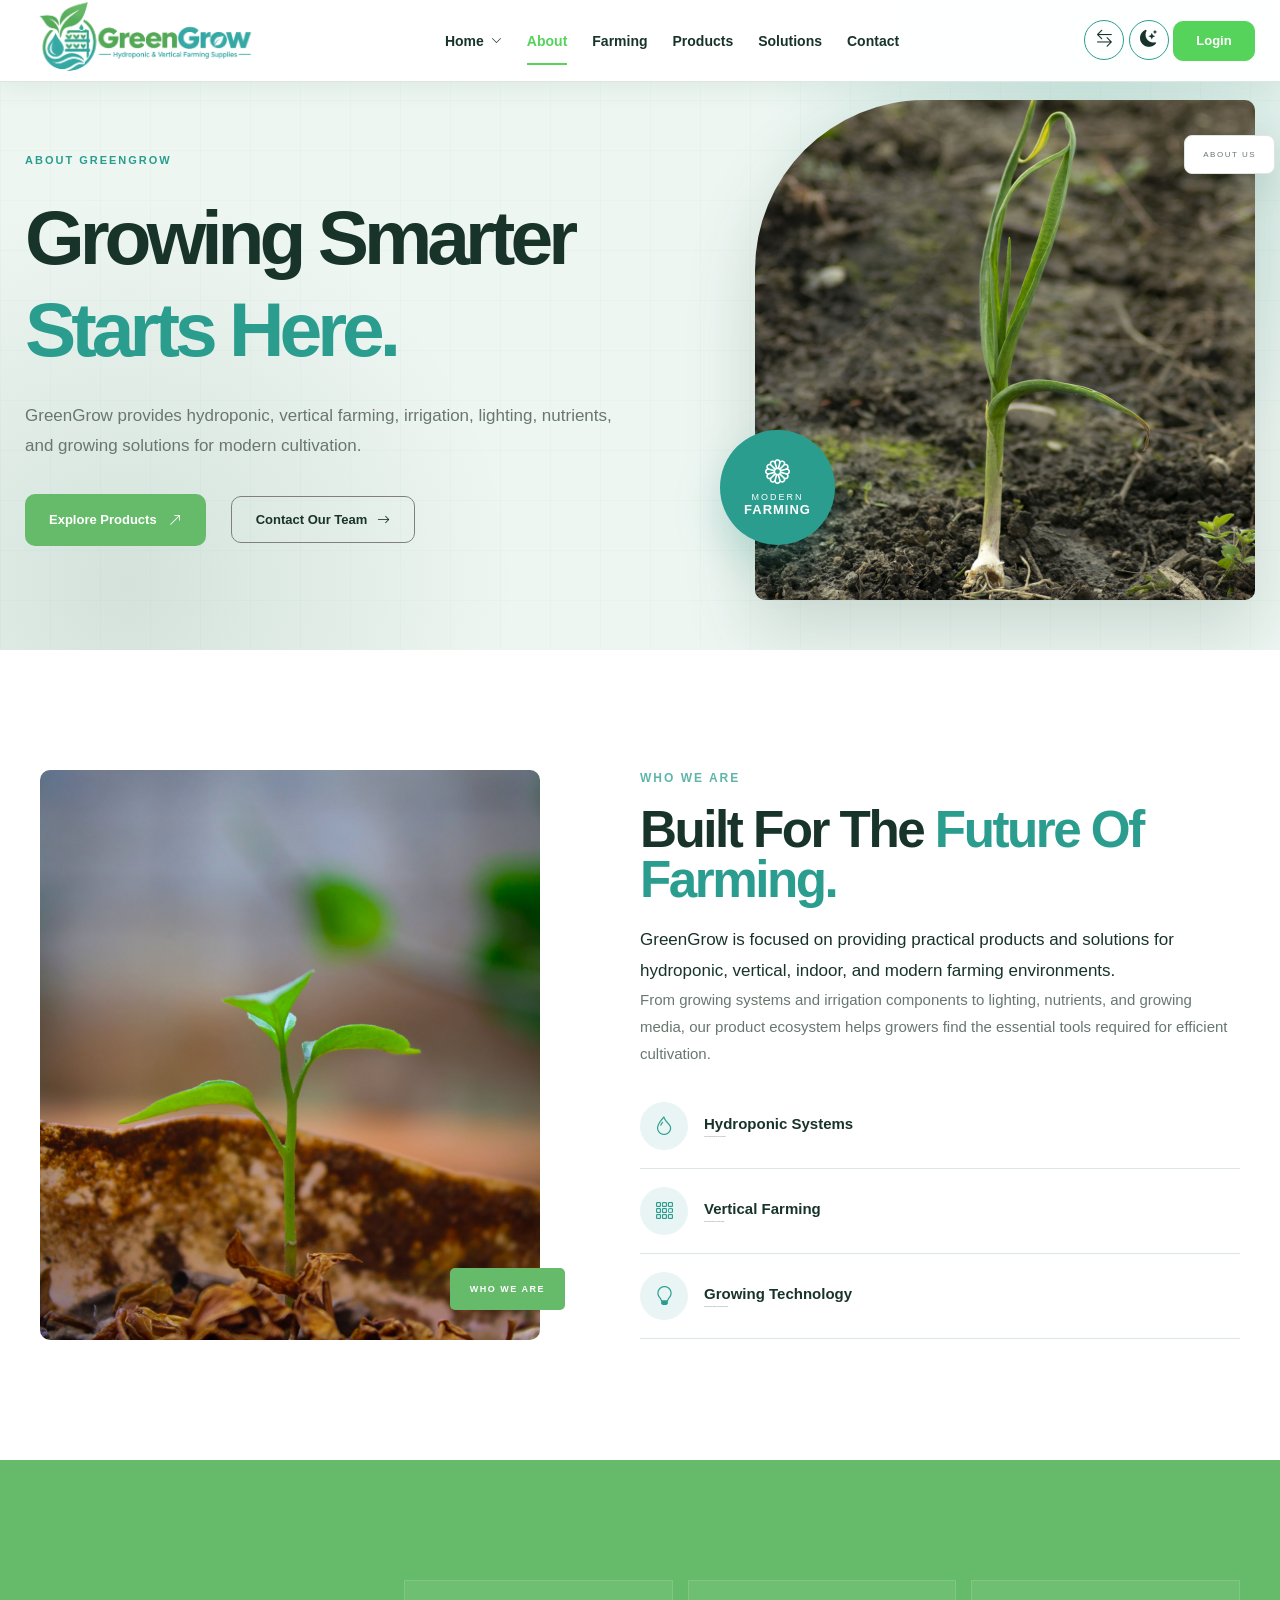
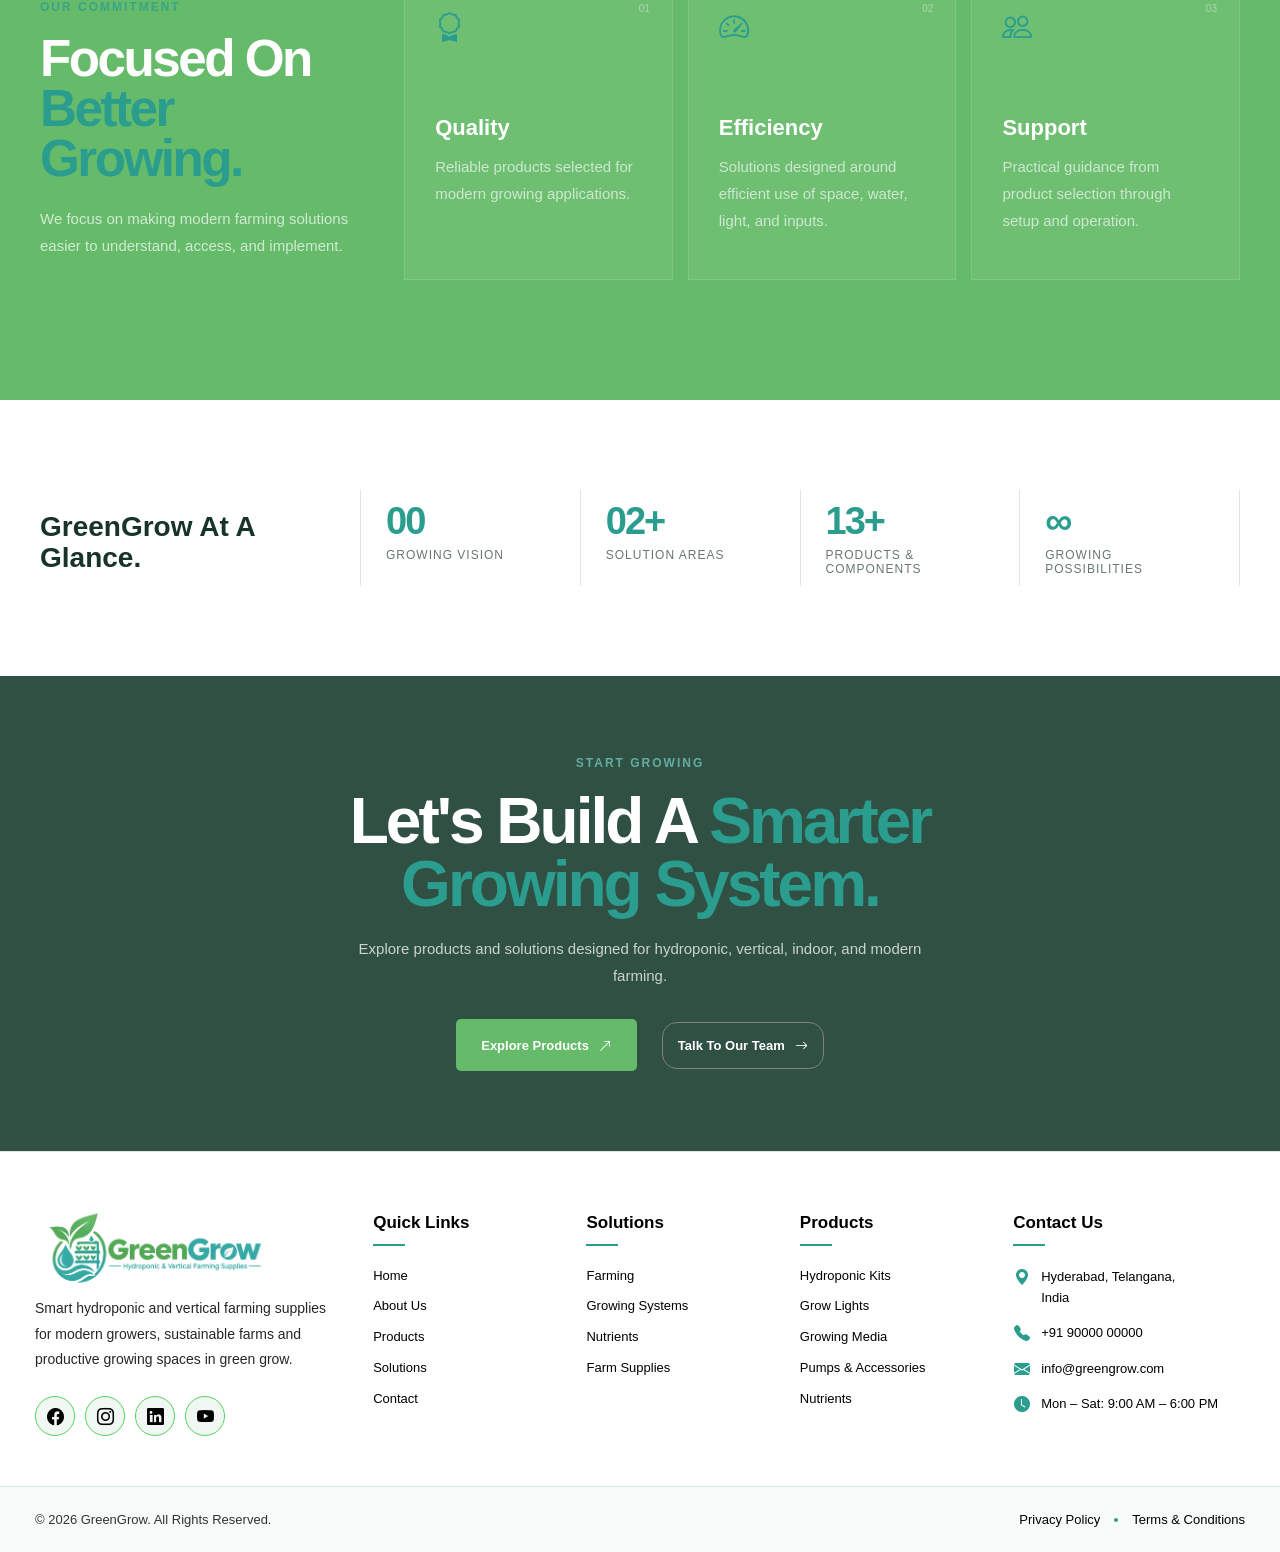
==== commit 9b4fee01: "first commit" ====
--- a/about.html
+++ b/about.html
@@ -11,7 +11,7 @@
     <link rel="stylesheet"
         href="https://cdn.jsdelivr.net/npm/bootstrap-icons@1.11.3/font/bootstrap-icons.min.css">
 
-    <!-- CSS -->
+    
     <link rel="stylesheet" href="about.css">
 </head>
 
@@ -22,7 +22,7 @@
 
         <div class="header-container">
 
-            <!-- LOGO -->
+           
             <a href="index.html" class="brand-logo">
                 <img src="images/logo-1.png"
                     alt="GreenGrow Hydroponic and Vertical Farming Supplies">
@@ -58,7 +58,7 @@
                 </div>
 
 
-                <!-- ABOUT -->
+               
                 <a href="about.html" class="nav-link">
                     About
                 </a>
@@ -66,31 +66,31 @@
 
 
 
-                <!-- VERTICAL FARMING -->
+                
                 <a href="farming.html" class="nav-link">
                      Farming
                 </a>
 
 
-                <!-- PRODUCTS -->
+              
                 <a href="products.html" class="nav-link">
                     Products
                 </a>
 
 
-                <!-- SOLUTIONS -->
+                
                 <a href="solutions.html" class="nav-link">
                     Solutions
                 </a>
 
 
-                <!-- CONTACT -->
+               
                 <a href="contact.html" class="nav-link">
                     Contact
                 </a>
 
 
-                <!-- MOBILE LOGIN -->
+                
                 <a href="login.html" class="mobile-login">
                     Login
                 </a>
@@ -98,13 +98,13 @@
             </nav>
 
 
-            <!-- HEADER ACTIONS -->
+          
             <div class="header-actions">
 
                
 
 
-                <!-- RTL -->
+               
                 <button class="header-icon"
                     id="rtlToggle"
                     type="button"
@@ -116,7 +116,7 @@
                 </button>
 
 
-                <!-- DARK / LIGHT -->
+               
                 <button class="header-icon"
                     id="themeToggle"
                     type="button"
@@ -132,7 +132,7 @@
                 </a>
 
 
-                <!-- MOBILE MENU -->
+               
                 <button class="menu-toggle"
                     id="menuToggle"
                     type="button"
@@ -156,15 +156,9 @@
 
 
 
-    <!-- =========================================================
-     GREENGROW ABOUT PAGE
-========================================================= -->
 
 <main class="about-page">
 
-    <!-- =====================================================
-         01. ABOUT HERO
-    ====================================================== -->
 
     <section class="about-hero">
         <div class="about-hero-bg"></div>
@@ -230,9 +224,14 @@
     </section>
 
 
-    <!-- =====================================================
-         02. WHO WE ARE
-    ====================================================== -->
+
+
+
+
+
+
+
+
 
     <section class="about-who">
 
@@ -338,9 +337,6 @@
     
 
     
-    <!-- =====================================================
-         08. OUR COMMITMENT
-    ====================================================== -->
 
     <section class="about-commitment">
 
@@ -407,9 +403,14 @@
     </section>
 
 
-    <!-- =====================================================
-         09. COMPANY SNAPSHOT
-    ====================================================== -->
+
+
+
+
+
+
+
+
 
     <section class="about-snapshot">
 
@@ -453,97 +454,10 @@
     </section>
 
 
-    <!-- =====================================================
-         10. FAQ
-    ====================================================== -->
-
-    <section class="about-faq">
-
-        <div class="about-section-container">
-
-            <div class="about-centered-heading">
-
-                <div class="about-section-eyebrow center">
-                   
-                    <span>FAQ</span>
-                </div>
-
-                <h2>
-                    Questions About
-                    <span>Modern Growing?</span>
-                </h2>
-
-            </div>
-
-
-            <div class="faq-list">
-
-                <details class="faq-item">
-                    <summary>
-                        What is hydroponic farming?
-                        <i class="bi bi-plus"></i>
-                    </summary>
-
-                    <p>
-                        Hydroponic farming is a method of growing plants
-                        without traditional soil, using a managed growing
-                        environment and nutrient solution.
-                    </p>
-                </details>
-
-
-                <details class="faq-item">
-                    <summary>
-                        What equipment is needed to start hydroponic growing?
-                        <i class="bi bi-plus"></i>
-                    </summary>
-
-                    <p>
-                        Requirements depend on the growing method, crop,
-                        environment, and system design. Typical components
-                        can include a growing system, irrigation, nutrients,
-                        growing media, and suitable lighting.
-                    </p>
-                </details>
-
-
-                <details class="faq-item">
-                    <summary>
-                        Is vertical farming suitable for small spaces?
-                        <i class="bi bi-plus"></i>
-                    </summary>
-
-                    <p>
-                        Vertical systems can make use of vertical space,
-                        making them suitable for a range of compact
-                        growing environments.
-                    </p>
-                </details>
-
-
-                <details class="faq-item">
-                    <summary>
-                        Can GreenGrow help with commercial systems?
-                        <i class="bi bi-plus"></i>
-                    </summary>
-
-                    <p>
-                        GreenGrow provides product categories and solutions
-                        for growers exploring larger and more structured
-                        modern farming setups.
-                    </p>
-                </details>
-
-            </div>
-
-        </div>
-
-    </section>
-
-
-    <!-- =====================================================
-         11. FINAL CTA
-    ====================================================== -->
+
+
+
+
 
     <section class="about-final-cta">
 
@@ -592,10 +506,6 @@
 
 
 
-
-    <!-- =========================================================
-     FOOTER
-========================================================= -->
 <footer class="main-footer">
 
     <div class="footer-container">
@@ -637,7 +547,7 @@
         </div>
 
 
-        <!-- Quick Links -->
+
         <div class="footer-column">
 
             <h3>Quick Links</h3>
@@ -667,7 +577,7 @@
         </div>
 
 
-        <!-- Solutions -->
+      
         <div class="footer-column">
 
             <h3>Solutions</h3>
@@ -676,7 +586,7 @@
                 
 
                 <li>
-                    <a href="vertical-farming.html">
+                    <a href="farming.html">
                          Farming
                     </a>
                 </li>
@@ -697,7 +607,7 @@
         </div>
 
 
-        <!-- Products -->
+       
         <div class="footer-column">
 
             <h3>Products</h3>
@@ -727,7 +637,7 @@
         </div>
 
 
-        <!-- Contact -->
+        
         <div class="footer-column footer-contact">
 
             <h3>Contact Us</h3>
@@ -778,7 +688,7 @@
     </div>
 
 
-    <!-- Footer Bottom -->
+    
     <div class="footer-bottom">
 
         <div class="footer-bottom-container">
--- a/about.css
+++ b/about.css
@@ -1,12 +1,4 @@
-/* =========================================================
-   GREENGROW
-   HYDROPONIC & VERTICAL FARMING SUPPLIES
-   COMPLETE RESPONSIVE HEADER CSS
-========================================================= */
-
-/* =========================================================
-   ROOT COLORS - LIGHT MODE
-========================================================= */
+
 
 :root {
     --primary: #55d35b;
@@ -29,9 +21,6 @@
 }
 
 
-/* =========================================================
-   DARK MODE
-========================================================= */
 
 [data-theme="dark"] {
     --primary:#55d35b;
@@ -52,9 +41,6 @@
 }
 
 
-/* =========================================================
-   RESET
-========================================================= */
 
 * {
     margin: 0;
@@ -78,18 +64,12 @@
 }
 
 
-/* =========================================================
-   BODY TOP SPACE
-========================================================= */
 
 body {
     padding-top: 82px;
 }
 
 
-/* =========================================================
-   LINKS / BUTTONS
-========================================================= */
 
 a {
     color: inherit;
@@ -101,9 +81,6 @@
 }
 
 
-/* =========================================================
-   MAIN HEADER
-========================================================= */
 
 .main-header {
     position: fixed;
@@ -129,9 +106,6 @@
 }
 
 
-/* =========================================================
-   HEADER CONTAINER
-========================================================= */
 
 .header-container {
     width: 100%;
@@ -146,9 +120,6 @@
 }
 
 
-/* =========================================================
-   LOGO
-========================================================= */
 
 .brand-logo {
     flex-shrink: 0;
@@ -175,11 +146,6 @@
     max-width: none;
 }
 
-
-/* =========================================================
-   NAVIGATION
-   IMPORTANT: GAP IS HERE
-========================================================= */
 
 .nav-menu {
     height: 100%;
@@ -198,14 +164,6 @@
 }
 
 
-/* =========================================================
-   NORMAL NAV LINKS
-========================================================= */
-
-
-/* =========================================================
-   NAV LINKS
-========================================================= */
 
 .nav-link {
     position: relative;
@@ -225,9 +183,6 @@
 }
 
 
-/* =========================================================
-   ACTIVE LINE
-========================================================= */
 
 .nav-link::after {
     content: "";
@@ -250,10 +205,6 @@
 }
 
 
-/* =========================================================
-   CURRENT PAGE
-========================================================= */
-
 .nav-link.active {
     color: var(--primary);
 }
@@ -263,9 +214,6 @@
 }
 
 
-/* =========================================================
-   HOVER
-========================================================= */
 
 .nav-link:hover {
     color: var(--primary);
@@ -276,9 +224,6 @@
 }
 
 
-/* =========================================================
-   HOME DROPDOWN
-========================================================= */
 
 .nav-dropdown {
     position: relative;
@@ -289,9 +234,6 @@
 }
 
 
-/* =========================================================
-   HOME BUTTON
-========================================================= */
 
 .nav-dropdown-toggle {
     position: relative;
@@ -322,9 +264,6 @@
 }
 
 
-/* =========================================================
-   HOME ACTIVE LINE
-========================================================= */
 
 .nav-dropdown-toggle::after {
     content: "";
@@ -347,9 +286,6 @@
 }
 
 
-/* =========================================================
-   HOME ACTIVE
-========================================================= */
 
 .nav-dropdown-toggle.active {
     color: var(--primary);
@@ -360,10 +296,6 @@
 }
 
 
-/* =========================================================
-   HOME HOVER
-========================================================= */
-
 .nav-dropdown:hover .nav-dropdown-toggle {
     color: var(--primary);
 }
@@ -373,9 +305,6 @@
 }
 
 
-/* =========================================================
-   HOME ARROW
-========================================================= */
 
 .nav-dropdown-toggle i {
     font-size: 11px;
@@ -390,9 +319,6 @@
 }
 
 
-/* =========================================================
-   DROPDOWN
-========================================================= */
 
 .dropdown-menu {
     position: absolute;
@@ -437,9 +363,6 @@
 }
 
 
-/* =========================================================
-   DROPDOWN LINKS
-========================================================= */
 
 .dropdown-link {
     position: relative;
@@ -486,10 +409,6 @@
 }
 
 
-/* =========================================================
-   RTL
-========================================================= */
-
 html[dir="rtl"] .nav-dropdown-toggle i {
     margin-left: 0;
     margin-right: 7px;
@@ -505,9 +424,6 @@
 html[dir="rtl"] .nav-dropdown:hover .dropdown-menu {
     transform: translate(50%, 0);
 }
-/* =========================================================
-   LOGIN BUTTON
-========================================================= */
 
 .login-button {
     width: 86px;
@@ -536,9 +452,6 @@
 }
 
 
-/* =========================================================
-   LOGIN HOVER
-========================================================= */
 
 .login-button:hover {
     background: var(--secondary);
@@ -551,9 +464,6 @@
 }
 
 
-/* =========================================================
-   HEADER ICON BUTTONS
-========================================================= */
 
 .header-icon,
 .menu-toggle {
@@ -583,9 +493,6 @@
 }
 
 
-/* =========================================================
-   ICON
-========================================================= */
 
 .header-icon i,
 .menu-toggle i {
@@ -593,9 +500,6 @@
 }
 
 
-/* =========================================================
-   ICON HOVER
-========================================================= */
 
 .header-icon:hover,
 .menu-toggle:hover {
@@ -614,27 +518,18 @@
 }
 
 
-/* =========================================================
-   MOBILE LOGIN
-========================================================= */
 
 .mobile-login {
     display: none;
 }
 
 
-/* =========================================================
-   MENU BUTTON
-========================================================= */
 
 .menu-toggle {
     display: none;
 }
 
 
-/* =========================================================
-   RTL SUPPORT
-========================================================= */
 
 html[dir="rtl"] .header-container {
     direction: rtl;
@@ -655,11 +550,6 @@
 html[dir="rtl"] .header-actions {
     direction: rtl;
 }
-
-
-/* =========================================================
-   RTL DROPDOWN
-========================================================= */
 
 html[dir="rtl"] .dropdown-menu {
     left: auto;
@@ -675,9 +565,6 @@
 }
 
 
-/* =========================================================
-   RTL DROPDOWN HOVER
-========================================================= */
 
 html[dir="rtl"] .dropdown-link:hover {
     padding-left: 14px;
@@ -685,24 +572,12 @@
 }
 
 
-/* =========================================================
-   RTL HERO
-========================================================= */
 
 html[dir="rtl"] .hero-content {
     direction: rtl;
     text-align: right;
 }
 
-/* =========================================================
-   COMPLETE RESPONSIVE CSS
-   White-space issue fixed
-========================================================= */
-
-
-/* =========================================================
-   LARGE DESKTOP - 1400px+
-========================================================= */
 
 @media (min-width: 1400px) {
 
@@ -730,10 +605,6 @@
 }
 
 
-/* =========================================================
-   DESKTOP - 1200px to 1399px
-========================================================= */
-
 @media (min-width: 1200px) and (max-width: 1399px) {
 
     .header-container {
@@ -764,9 +635,6 @@
 }
 
 
-/* =========================================================
-   SMALL DESKTOP - 1025px to 1199px
-========================================================= */
 
 @media (min-width: 1025px) and (max-width: 1199px) {
 
@@ -808,10 +676,6 @@
 }
 
 
-/* =========================================================
-   TABLET - 769px to 1024px
-========================================================= */
-
 @media (min-width: 769px) and (max-width: 1024px) {
 
     .main-header {
@@ -1007,9 +871,6 @@
 }
 
 
-/* =========================================================
-   MOBILE - 481px to 768px
-========================================================= */
 
 @media (min-width: 481px) and (max-width: 768px) {
 
@@ -1227,9 +1088,6 @@
 }
 
 
-/* =========================================================
-   MOBILE - 361px to 480px
-========================================================= */
 
 @media (min-width: 361px) and (max-width: 480px) {
 
@@ -1313,16 +1171,9 @@
     }
 }
 
-/* =========================================================
-   VERY SMALL MOBILE
-   360px AND BELOW
-========================================================= */
 
 @media (max-width: 360px) {
 
-    /* ================================
-       PAGE
-    ================================= */
 
     html,
     body {
@@ -1335,11 +1186,6 @@
         padding-top: 62px;
     }
 
-
-    /* ================================
-       HEADER
-    ================================= */
-
     .main-header {
         position: fixed;
         top: 0;
@@ -1367,9 +1213,6 @@
     }
 
 
-    /* ================================
-       LOGO
-    ================================= */
 
     .brand-logo {
         display: flex;
@@ -1396,9 +1239,6 @@
     }
 
 
-    /* ================================
-       HEADER ACTIONS
-    ================================= */
 
     .header-actions {
         display: flex !important;
@@ -1413,18 +1253,11 @@
     }
 
 
-    /* ================================
-       HIDE DESKTOP LOGIN
-    ================================= */
-
     .login-button {
         display: none !important;
     }
 
 
-    /* ================================
-       RTL + DARK MODE BUTTON
-    ================================= */
 
     .header-icon {
         display: inline-flex !important;
@@ -1456,10 +1289,6 @@
     }
 
 
-    /* ================================
-       HAMBURGER
-    ================================= */
-
     .menu-toggle {
         display: inline-flex !important;
 
@@ -1509,9 +1338,6 @@
     }
 
 
-    /* ================================
-       MOBILE NAVIGATION
-    ================================= */
 
     .nav-menu {
         position: fixed;
@@ -1568,9 +1394,6 @@
     }
 
 
-    /* ================================
-       NAV LINKS
-    ================================= */
 
     .nav-link {
         display: flex !important;
@@ -1603,9 +1426,6 @@
     }
 
 
-    /* ================================
-       HOME DROPDOWN
-    ================================= */
 
     .nav-dropdown {
         display: block !important;
@@ -1667,9 +1487,6 @@
     }
 
 
-    /* ================================
-       HOME 1 / HOME 2
-    ================================= */
 
     .dropdown-menu {
         position: static !important;
@@ -1729,9 +1546,6 @@
     }
 
 
-    /* ================================
-       MOBILE LOGIN
-    ================================= */
 
     .mobile-login {
         display: flex !important;
@@ -1763,9 +1577,6 @@
     }
 
 
-    /* ================================
-       RTL
-    ================================= */
 
     html[dir="rtl"] .brand-logo {
         order: 2;
@@ -1797,10 +1608,6 @@
         text-align: right;
     }
 
-
-    /* ================================
-       DARK MODE
-    ================================= */
 
     [data-theme="dark"] .menu-toggle {
         color: var(--text);
@@ -1813,11 +1620,6 @@
     }
 
 
-    /* ================================
-       PREVENT OLD MOBILE RULES
-       FROM OVERRIDING THIS
-    ================================= */
-
     .header-container > .nav-menu {
         flex: none;
     }
@@ -1832,9 +1634,6 @@
 }
 
 
-/* =========================================================
-   RTL RESPONSIVE
-========================================================= */
 
 @media (max-width: 768px) {
 
@@ -1863,9 +1662,6 @@
 }
 
 
-/* =========================================================
-   PREVENT HORIZONTAL SCROLL
-========================================================= */
 
 @media (max-width: 768px) {
 
@@ -1883,11 +1679,6 @@
     }
 }
 
-/* =========================================================
-   GREENGROW FOOTER
-   LIGHT + DARK MODE
-   RTL + RESPONSIVE
-========================================================= */
 
  :root {
 
@@ -1911,9 +1702,6 @@
  
  }
 
-/* =========================================================
-   DARK MODE
-========================================================= */
 
 [data-theme="dark"] {
 
@@ -1930,11 +1718,6 @@
     --footer-hover: #66BB6A;
     --footer-social-hover: #4DB6AC;
 }
-
-
-/* =========================================================
-   MAIN FOOTER
-========================================================= */
 
 .main-footer {
 
@@ -1956,9 +1739,6 @@
 }
 
 
-/* =========================================================
-   FOOTER CONTAINER
-========================================================= */
 
 .footer-container {
 
@@ -1984,10 +1764,6 @@
 }
 
 
-/* =========================================================
-   FOOTER BRAND
-========================================================= */
-
 .footer-brand {
 
     min-width: 0;
@@ -2043,9 +1819,6 @@
 }
 
 
-/* =========================================================
-   SOCIAL ICONS
-========================================================= */
 
 .footer-social {
 
@@ -2099,9 +1872,6 @@
 }
 
 
-/* =========================================================
-   FOOTER COLUMNS
-========================================================= */
 
 .footer-column {
 
@@ -2145,9 +1915,6 @@
 }
 
 
-/* =========================================================
-   FOOTER LIST
-========================================================= */
 
 .footer-column ul {
 
@@ -2198,10 +1965,6 @@
 }
 
 
-/* =========================================================
-   CONTACT
-========================================================= */
-
 .footer-contact {
 
     min-width: 0;
@@ -2271,9 +2034,6 @@
 }
 
 
-/* =========================================================
-   FOOTER BOTTOM
-========================================================= */
 
 .footer-bottom {
 
@@ -2324,9 +2084,6 @@
 }
 
 
-/* =========================================================
-   LEGAL LINKS
-========================================================= */
 
 .footer-legal {
 
@@ -2375,9 +2132,6 @@
 }
 
 
-/* =========================================================
-   RTL SUPPORT
-========================================================= */
 
 html[dir="rtl"] .footer-column h3::after {
 
@@ -2414,15 +2168,6 @@
 
     flex-direction: row;
 }
-/* =========================================================
-   FOOTER RESPONSIVENESS
-========================================================= */
-
-
-/* =========================================================
-   LARGE DESKTOP
-   1400px+
-========================================================= */
 
 @media (min-width: 1400px) {
 
@@ -2470,9 +2215,6 @@
 }
 
 
-/* =========================================================
-   1200px - 1399px
-========================================================= */
 
 @media (max-width: 1399px) and (min-width: 1200px) {
 
@@ -2529,10 +2271,6 @@
 }
 
 
-/* =========================================================
-   1025px - 1199px
-========================================================= */
-
 @media (max-width: 1199px) and (min-width: 1025px) {
 
     .footer-container {
@@ -2611,10 +2349,6 @@
 }
 
 
-/* =========================================================
-   TABLET
-   769px - 1024px
-========================================================= */
 
 @media (max-width: 1024px) and (min-width: 769px) {
 
@@ -2705,10 +2439,6 @@
 }
 
 
-/* =========================================================
-   MOBILE
-   768px AND BELOW
-========================================================= */
 
 @media (max-width: 768px) {
 
@@ -2847,9 +2577,6 @@
 }
 
 
-/* =========================================================
-   600px - 768px
-========================================================= */
 
 @media (max-width: 768px) and (min-width: 601px) {
 
@@ -2929,9 +2656,6 @@
 }
 
 
-/* =========================================================
-   481px - 600px
-========================================================= */
 
 @media (max-width: 600px) and (min-width: 481px) {
 
@@ -3071,9 +2795,6 @@
 }
 
 
-/* =========================================================
-   360px - 480px
-========================================================= */
 
 @media (max-width: 480px) {
 
@@ -3223,10 +2944,6 @@
 }
 
 
-/* =========================================================
-   EXTRA SMALL
-   360px AND BELOW
-========================================================= */
 
 @media (max-width: 360px) {
 
@@ -3246,7 +2963,7 @@
         line-height: 1.6;
     }
 
-    /* SOCIAL */
+    
 
     .footer-social {
         gap: 7px;
@@ -3258,7 +2975,7 @@
         font-size: 14px;
     }
 
-    /* COLUMNS */
+   
 
     .footer-column h3 {
         font-size: 15px;
@@ -3309,11 +3026,6 @@
         font-size: 10px;
     }
 }
-/* =========================================================
-   GREENGROW — RTL 360PX FINAL FIX
-   Logo stays NORMAL — only its position changes
-   ========================================================= */
-
 @media (max-width: 360px) {
 
     /* ---------- FORCE RTL ---------- */
@@ -3344,11 +3056,6 @@
     }
 
 
-    /* =====================================================
-       LOGO
-       Move to RIGHT in RTL
-       BUT DO NOT MIRROR THE IMAGE
-       ===================================================== */
 
     html[dir="rtl"] .brand-logo {
         position: absolute !important;
@@ -3392,10 +3099,6 @@
     }
 
 
-    /* =====================================================
-       HEADER BUTTONS
-       Move to LEFT in RTL
-       ===================================================== */
 
     html[dir="rtl"] .header-actions {
         position: absolute !important;
@@ -3423,10 +3126,6 @@
     }
 
 
-    /* =====================================================
-       RTL BUTTON
-       ===================================================== */
-
     html[dir="rtl"] #rtlToggle {
         width: 34px !important;
         height: 34px !important;
@@ -3442,9 +3141,6 @@
     }
 
 
-    /* =====================================================
-       DARK MODE BUTTON
-       ===================================================== */
 
     html[dir="rtl"] #themeToggle {
         width: 34px !important;
@@ -3461,9 +3157,6 @@
     }
 
 
-    /* =====================================================
-       HAMBURGER
-       ===================================================== */
 
     html[dir="rtl"] .menu-toggle {
         width: 34px !important;
@@ -3486,9 +3179,6 @@
     }
 
 
-    /* =====================================================
-       MOBILE NAVIGATION
-       ===================================================== */
 
     html[dir="rtl"] .nav-menu {
         position: fixed !important;
@@ -3558,9 +3248,6 @@
 }
 
 
-/* =========================================================
-   RTL FOOTER RESPONSIVENESS
-========================================================= */
 
 @media (max-width: 768px) {
 
@@ -3600,9 +3287,6 @@
 }
 
 
-/* =========================================================
-   RTL DESKTOP
-========================================================= */
 
 @media (min-width: 769px) {
 
@@ -3625,10 +3309,6 @@
 }
 
 
-/* =========================================================
-   DARK MODE RESPONSIVE DETAILS
-========================================================= */
-
 @media (max-width: 768px) {
 
     [data-theme="dark"] .footer-social a {
@@ -3642,10 +3322,6 @@
     }
 }
 
-
-/* =========================================================
-   ACCESSIBILITY
-========================================================= */
 
 @media (max-width: 768px) {
 
@@ -3657,9 +3333,6 @@
 }
 
 
-/* =========================================================
-   REDUCED MOTION
-========================================================= */
 
 @media (prefers-reduced-motion: reduce) {
 
@@ -3707,12 +3380,6 @@
 
 
 
-
-
-/* =========================================================
-   GREENGROW ABOUT PAGE
-   PREMIUM RESPONSIVE CSS
-========================================================= */
 
 .about-page {
     --about-primary: #66BB6A;
@@ -3739,10 +3406,6 @@
 }
 
 
-/* =========================================================
-   COMMON
-========================================================= */
-
 .about-section-container {
     width: min(1200px, calc(100% - 40px));
     margin: 0 auto;
@@ -3806,9 +3469,18 @@
 }
 
 
-/* =========================================================
-   01 HERO
-========================================================= */
+
+
+
+
+
+
+
+
+
+
+
+
 
 .about-hero {
     position: relative;
@@ -4096,9 +3768,16 @@
 }
 
 
-/* =========================================================
-   02 WHO WE ARE
-========================================================= */
+
+
+
+
+
+
+
+
+
+
 
 .about-who {
     padding: 120px 0;
@@ -4235,9 +3914,10 @@
 
 
 
-/* =========================================================
-   08 COMMITMENT
-========================================================= */
+
+
+
+
 
 .about-commitment {
     padding: 120px 0;
@@ -4317,9 +3997,17 @@
 }
 
 
-/* =========================================================
-   09 SNAPSHOT
-========================================================= */
+
+
+
+
+
+
+
+
+
+
+
 
 .about-snapshot {
     padding: 90px 0;
@@ -4385,78 +4073,14 @@
 }
 
 
-/* =========================================================
-   10 FAQ
-========================================================= */
-
-.about-faq {
-    padding: 120px 0;
-    background: var(--about-bg);
-}
-
-.faq-list {
-    max-width: 900px;
-    margin: 0 auto;
-}
-
-.faq-item {
-    border-top: 1px solid var(--about-border);
-}
-
-.faq-item:last-child {
-    border-bottom: 1px solid var(--about-border);
-}
-
-.faq-item summary {
-    min-height: 75px;
-
-    display: flex;
-    align-items: center;
-    justify-content: space-between;
-
-    gap: 20px;
-
-    cursor: pointer;
-
-    list-style: none;
-
-    color: var(--about-text);
-
-    font-size: 15px;
-    font-weight: 700;
-}
-
-.faq-item summary::-webkit-details-marker {
-    display: none;
-}
-
-.faq-item summary i {
-    color: var(--about-secondary);
-
-    font-size: 20px;
-
-    transition: .3s ease;
-}
-
-.faq-item[open] summary i {
-    transform: rotate(45deg);
-}
-
-.faq-item p {
-    max-width: 750px;
-
-    margin: 0 0 25px;
-
-    color: var(--about-muted);
-
-    font-size: 15px;
-    line-height: 1.8;
-}
-
-
-/* =========================================================
-   11 FINAL CTA
-========================================================= */
+
+
+
+
+
+
+
+
 
 .about-final-cta {
     position: relative;
@@ -4555,7 +4179,7 @@
     align-items: center;
     gap: 10px;
 
-    color: black;
+    color: white;
     border: 1px solid grey;
      border-radius: 15px;
     font-size: 13px;
@@ -4573,9 +4197,14 @@
 }
 
 
-/* =========================================================
-   ANIMATIONS
-========================================================= */
+
+
+
+
+
+
+
+
 
 @keyframes aboutHeroContent {
     from {
@@ -4612,9 +4241,6 @@
 }
 
 
-/* =========================================================
-   RTL
-========================================================= */
 
 html[dir="rtl"] .about-page {
     direction: rtl;
@@ -4737,10 +4363,6 @@
 }
 
 
-/* =========================================================
-   1199px
-========================================================= */
-
 @media (max-width:1199px) {
 
     .about-hero-container {
@@ -4776,9 +4398,6 @@
 }
 
 
-/* =========================================================
-   900px
-========================================================= */
 
 @media (max-width:900px) {
 
@@ -4915,10 +4534,6 @@
     }
 }
 
-
-/* =========================================================
-   600px
-========================================================= */
 
 @media (max-width:600px) {
 
@@ -5105,9 +4720,6 @@
 }
 
 
-/* =========================================================
-   360px
-========================================================= */
 
 @media (max-width:360px) {
 
@@ -5366,10 +4978,6 @@
 }
 
 
-/* =========================================================
-   RTL MOBILE FIX
-========================================================= */
-
 @media (max-width:600px) {
 
     html[dir="rtl"] .about-hero-content {
@@ -5438,9 +5046,6 @@
 }
 
 
-/* =========================================================
-   REDUCED MOTION
-========================================================= */
 
 @media (prefers-reduced-motion: reduce) {
 
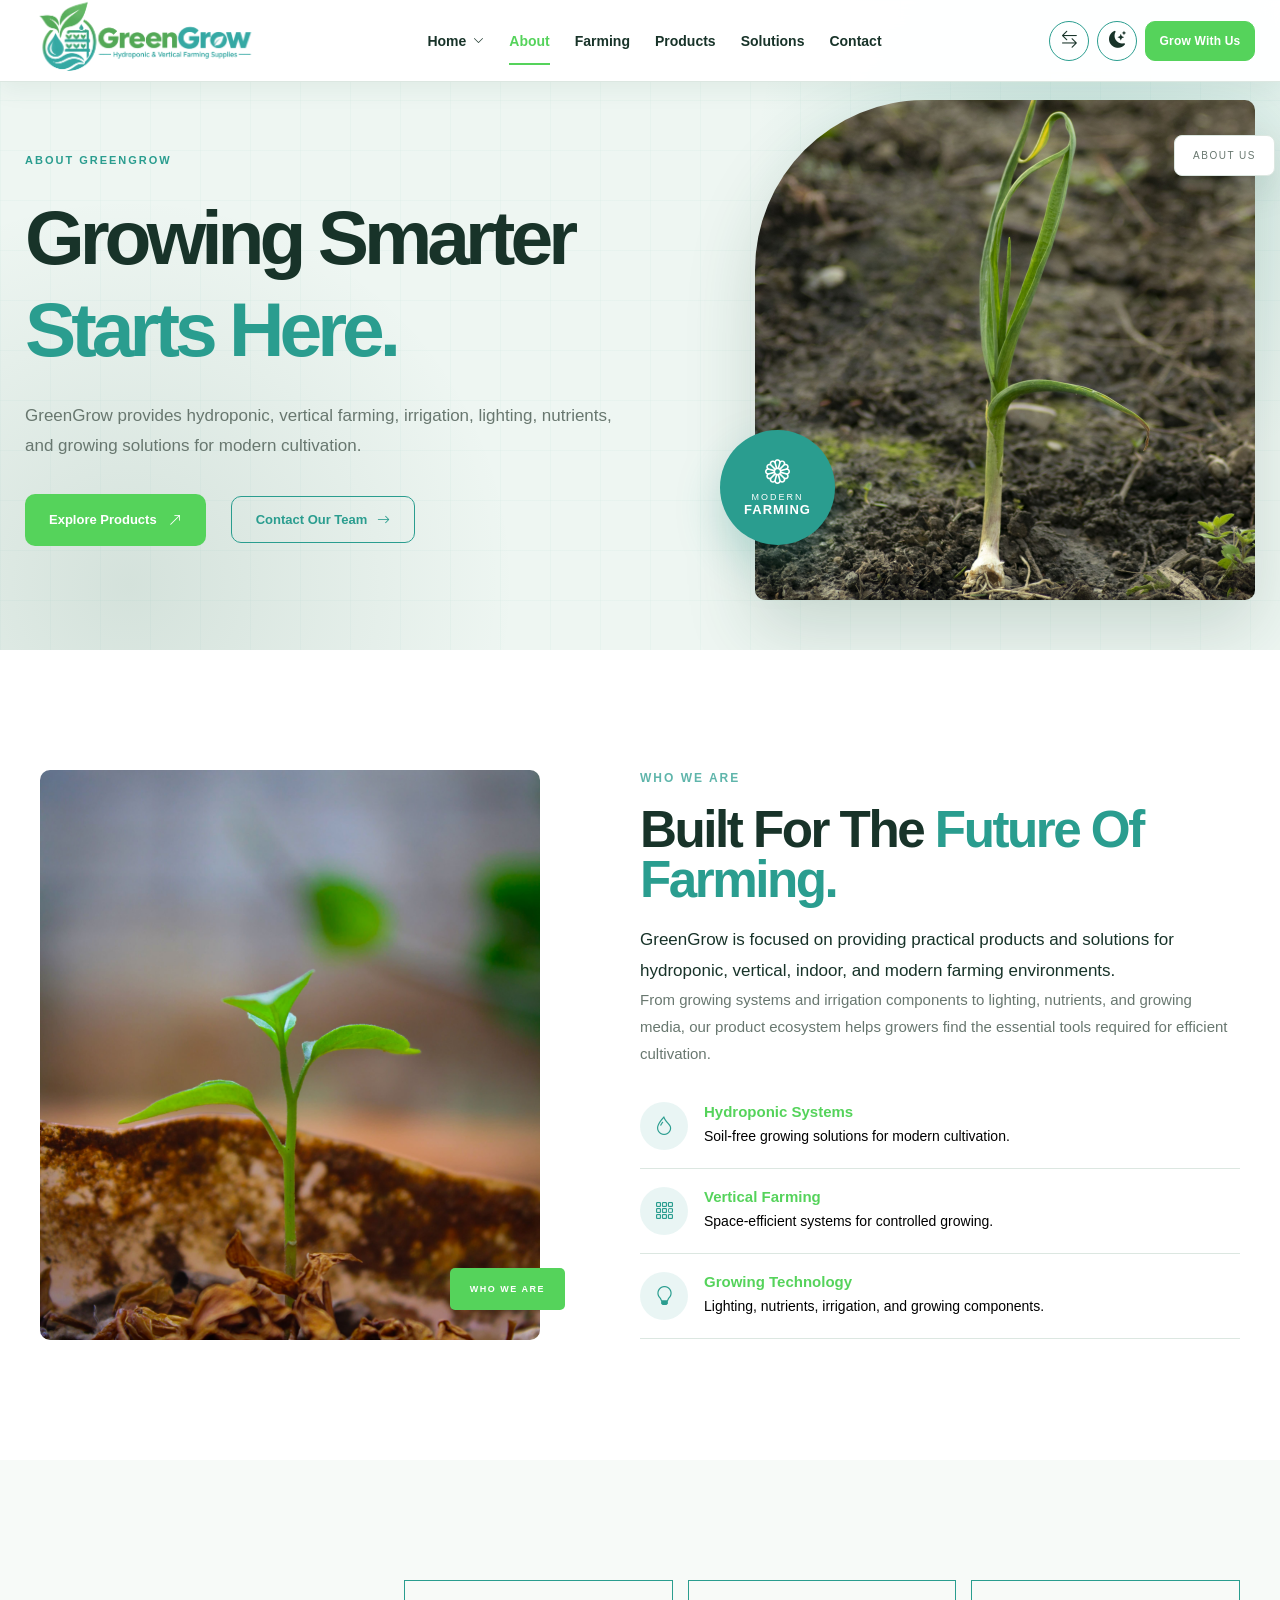
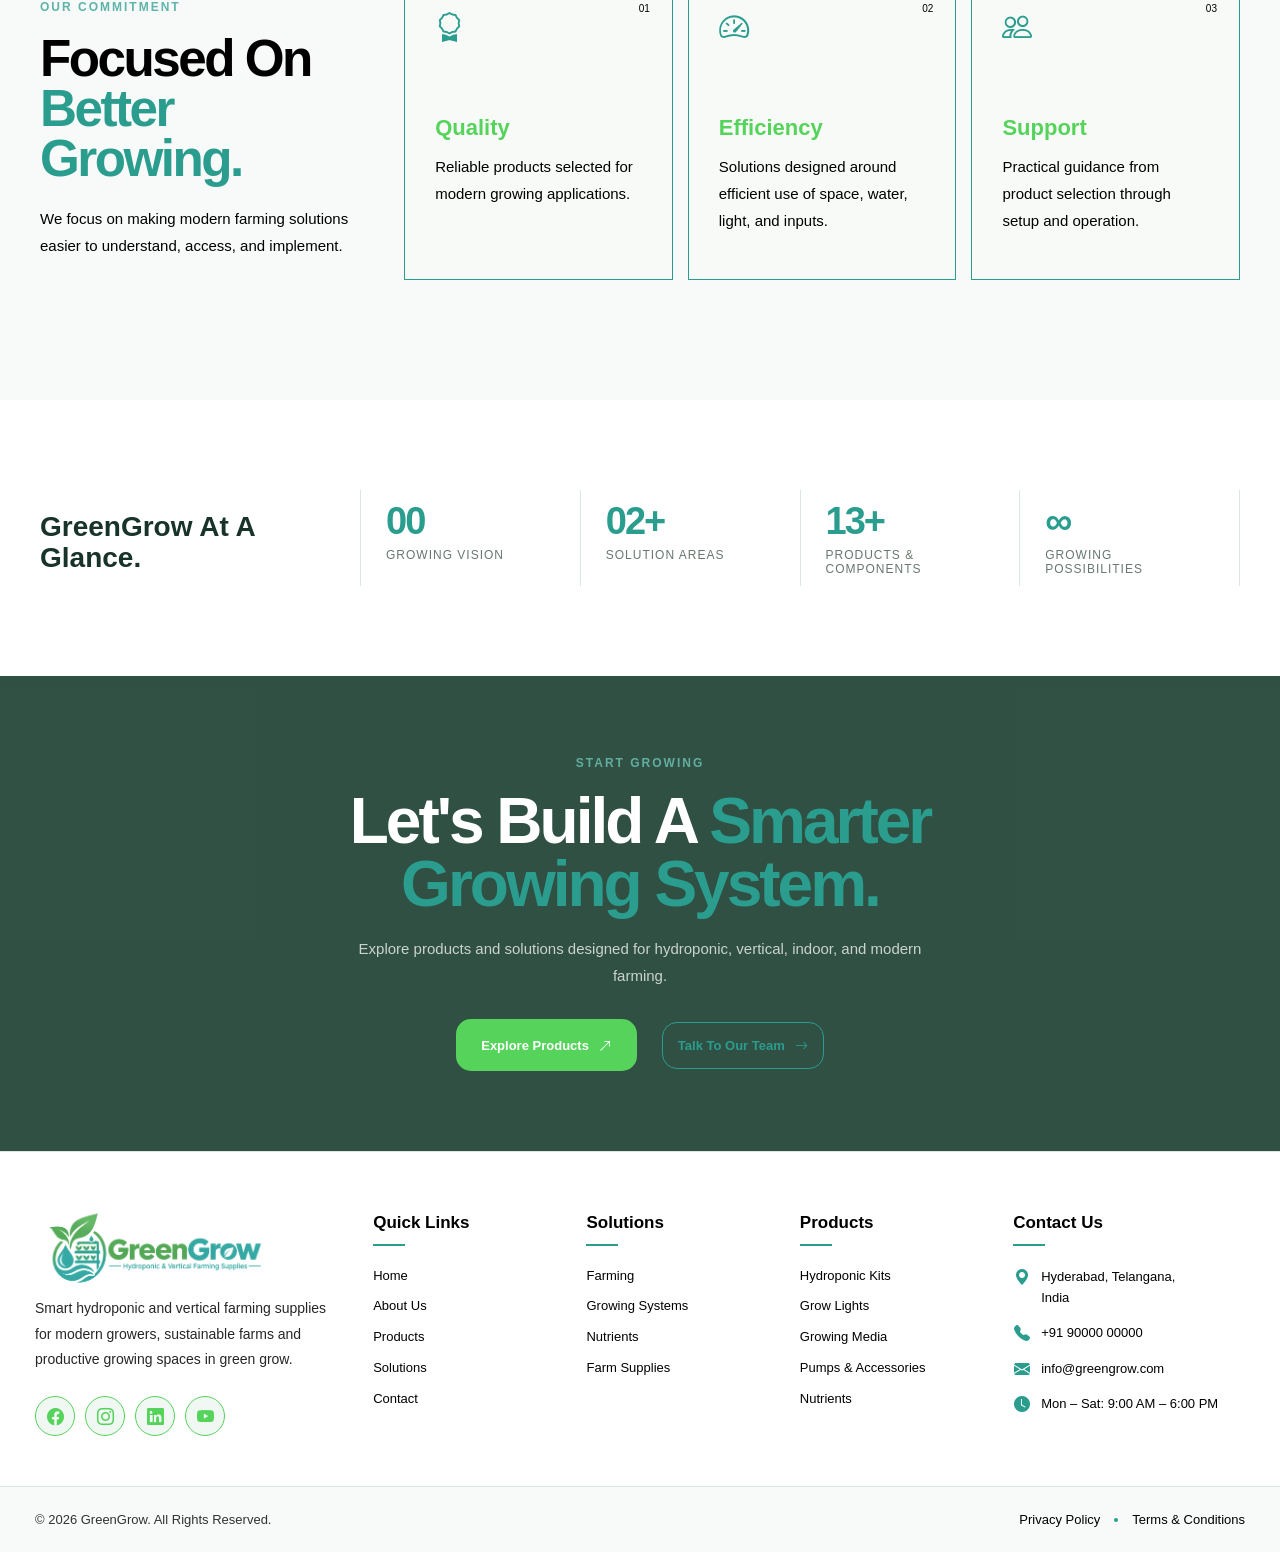
==== commit 459e43d8: "first commit" ====
--- a/about.html
+++ b/about.html
@@ -92,7 +92,7 @@
 
                 
                 <a href="login.html" class="mobile-login">
-                    Login
+                   Grow With Us
                 </a>
 
             </nav>
@@ -128,7 +128,7 @@
                 </button>
                  <!-- LOGIN -->
                 <a href="login.html" class="login-button">
-                    Login
+                    Grow With Us
                 </a>
 
 
--- a/about.css
+++ b/about.css
@@ -425,46 +425,83 @@
     transform: translate(50%, 0);
 }
 
-.login-button {
-    width: 86px;
-    height: 40px;
-
-    display: inline-flex;
-    align-items: center;
-    justify-content: center;
-
-    background: var(--primary);
-    color: #FFFFFF;
-
-    border: 1px solid var(--primary);
-    border-radius: 10px;
-
-    font-size: 13px;
-    font-weight: 700;
-
-    cursor: pointer;
+.header-actions{
+    display:flex;
+    align-items:center;
+    justify-content:flex-end;
+    gap:8px;
+    flex-shrink:0;
+}
+
+.login-button{
+    width:110px;
+    min-width:110px;
+    height:40px;
+
+    display:inline-flex;
+    align-items:center;
+    justify-content:center;
+
+    padding:0 12px;
+
+    background:var(--primary);
+    color:#fff;
+    border:1px solid var(--primary);
+    border-radius:10px;
+
+    font-size:12px;
+    font-weight:800;
+    line-height:1;
+    letter-spacing:.2px;
+
+    white-space:nowrap;       /* IMPORTANT */
+    word-break:keep-all;
+    overflow:hidden;
+
+    text-decoration:none;
+    text-align:center;
 
     transition:
-        background var(--transition),
-        border-color var(--transition),
-        transform var(--transition),
-        box-shadow var(--transition);
-}
-
-
-
-.login-button:hover {
-    background: var(--secondary);
-    border-color: var(--secondary);
-
-    transform: translateY(-2px);
-
-    box-shadow:
-        0 8px 20px rgba(42, 157, 143, 0.20);
-}
-
-
-
+        background .3s ease,
+        border-color .3s ease,
+        transform .3s ease,
+        box-shadow .3s ease;
+}
+
+.login-button:hover{
+    background:var(--secondary);
+    border-color:var(--secondary);
+    color:#fff;
+    transform:translateY(-2px);
+    box-shadow:0 8px 20px rgba(42,157,143,.18);
+}
+
+/* Medium */
+@media (max-width:1199px){
+    .login-button{
+        width:105px;
+        min-width:105px;
+        height:38px;
+        font-size:11px;
+    }
+}
+
+/* Tablet */
+@media (max-width:1023px){
+    .login-button{
+        width:100px;
+        min-width:100px;
+        height:36px;
+        font-size:11px;
+    }
+}
+
+/* Mobile */
+@media (max-width:768px){
+    .login-button{
+        display:none;
+    }
+}
 .header-icon,
 .menu-toggle {
     width: 40px;
@@ -1844,7 +1881,7 @@
 
     border: 1px solid var(--primary);
 
-    color: var(--footer-heading);
+    color: var(--primary);
     border-radius: 20px;
 
     text-decoration: none;
@@ -3559,7 +3596,7 @@
     align-items: center;
     gap: 12px;
 
-    color: var(--about-secondary);
+    color: var(--secondary);
 
     font-size: 11px;
     font-weight: 800;
@@ -3570,14 +3607,14 @@
     width: 45px;
     height: 1px;
 
-    background: var(--about-secondary);
+    background: var(--secondary);
 }
 
 .about-hero h1 {
     max-width: 700px;
 
     margin: 25px 0;
-
+font-family: 'Trebuchet MS', 'Lucida Sans Unicode', 'Lucida Grande', 'Lucida Sans', Arial, sans-serif;
     font-size: clamp(55px, 6vw, 92px);
     line-height: 1.2;
     letter-spacing: -5px;
@@ -3588,7 +3625,7 @@
 
 .about-hero h1 span {
     display: block;
-    color: var(--about-secondary);
+    color: var(--secondary);
 }
 
 .about-hero-content > p {
@@ -3619,7 +3656,7 @@
     gap: 12px;
 
     color: #fff;
-    background: var(--about-primary);
+    background: var(--primary);
 
     border-radius: 10px;
 
@@ -3632,7 +3669,7 @@
 
 .about-primary-btn:hover {
     color: #fff;
-    background: var(--about-secondary);
+    background: var(--secondary);
     
     
     transform: translateY(-3px);
@@ -3643,10 +3680,10 @@
     align-items: center;
     gap: 10px;
   
-       border: 1px solid grey;
+       border: 1px solid var(--secondary);
 
     border-radius: 10px;
-    color: var(--about-text);
+    color: var(--secondary);
 
     font-size: 13px;
     font-weight: 800;
@@ -3656,8 +3693,9 @@
 }
 
 .about-text-btn:hover {
-    color: var(--about-secondary);
+    color: var(--about-border);
     border: 1px solid var(--secondary);
+    background: var(--secondary);
     gap: 15px;
 }
 
@@ -3710,7 +3748,7 @@
     align-items: center;
     justify-content: center;
 
-    background: var(--about-secondary);
+    background: var(--secondary);
     color: #fff;
 
     border-radius: 50%;
@@ -3756,14 +3794,14 @@
 }
 
 .about-hero-number strong {
-    color: var(--about-secondary);
+    color: var(--secondary);
     font-size: 22px;
 }
 
 .about-hero-number span {
     color: var(--about-muted);
 
-    font-size: 8px;
+    font-size: 10px;
     letter-spacing: 1.5px;
 }
 
@@ -3817,7 +3855,7 @@
     align-items: center;
     gap: 12px;
 
-    background: var(--about-primary);
+    background: var(--primary);
     color: #fff;
 
     border-radius: 5px;
@@ -3838,7 +3876,7 @@
 .about-modern-content h2,
 .commitment-heading h2 {
     margin: 20px 0;
-
+    font-family: 'Trebuchet MS', 'Lucida Sans Unicode', 'Lucida Grande', 'Lucida Sans', Arial, sans-serif;
     font-size: clamp(40px, 4vw, 62px);
     line-height: .98;
     letter-spacing: -2.5px;
@@ -3885,7 +3923,7 @@
     display: grid;
     place-items: center;
 
-    color: var(--about-secondary);
+    color: var(--secondary);
     background: rgba(42,157,143,.1);
 
     border-radius: 50%;
@@ -3896,15 +3934,18 @@
 .about-feature h3 {
     margin: 0 0 4px;
 
-    color: var(--about-text);
+    color: var(--primary);
 
     font-size: 15px;
+}
+.about-feature h3:hover{
+    color:var(--secondary) ;
 }
 
 .about-feature p {
     margin: 0;
-
-    font-size: 1px;
+    color:black;
+    font-size: 14px;
 }
 
 
@@ -3922,7 +3963,7 @@
 .about-commitment {
     padding: 120px 0;
 
-    background: var(--about-primary);
+
 }
 
 .about-commitment-grid {
@@ -3936,11 +3977,11 @@
 }
 
 .commitment-heading h2 {
-    color: #fff;
+    color: black;
 }
 
 .commitment-heading p {
-    color: rgba(255,255,255,.7);
+    color: black;
 }
 
 .commitment-card {
@@ -3952,7 +3993,7 @@
 
     background: rgba(255,255,255,.06);
 
-    border: 1px solid rgba(255,255,255,.12);
+    border: 1px solid var(--secondary);
 
     transition: .3s ease;
 }
@@ -3964,7 +4005,7 @@
 }
 
 .commitment-card > i {
-    color: var(--about-secondary);
+    color: var(--secondary);
     font-size: 30px;
 }
 
@@ -3974,7 +4015,7 @@
     right: 22px;
     top: 22px;
 
-    color: rgba(255,255,255,.4);
+    color: black;
 
     font-size: 10px;
 }
@@ -3982,7 +4023,7 @@
 .commitment-card h3 {
     margin: 70px 0 12px;
 
-    color: #fff;
+    color: var(--primary);
 
     font-size: 22px;
 }
@@ -3990,7 +4031,7 @@
 .commitment-card p {
     margin: 0;
 
-    color: rgba(255,255,255,.65);
+    color: black;
 
     font-size: 15px;
     line-height: 1.8;
@@ -4033,7 +4074,7 @@
     margin: 10px 0 0;
 
     color: var(--about-text);
-
+font-family: 'Trebuchet MS', 'Lucida Sans Unicode', 'Lucida Grande', 'Lucida Sans', Arial, sans-serif;
     font-size: 28px;
     line-height: 1.1;
 }
@@ -4122,7 +4163,7 @@
     margin: 20px 0;
 
     color: #fff;
-
+font-family: 'Trebuchet MS', 'Lucida Sans Unicode', 'Lucida Grande', 'Lucida Sans', Arial, sans-serif;
     font-size: clamp(42px, 5vw, 68px);
     line-height: .98;
     letter-spacing: -3px;
@@ -4156,9 +4197,9 @@
     gap: 10px;
 
     color: #fff;
-    background: var(--about-primary);
-
-    border-radius: 5px;
+    background: var(--primary);
+
+    border-radius: 15px;
 
     font-size: 13px;
     font-weight: 800;
@@ -4169,7 +4210,7 @@
 
 .about-final-primary:hover {
     color: #fff;
-    background: var(--about-secondary);
+    background: var(--secondary);
 
     transform: translateY(-3px);
 }
@@ -4179,8 +4220,8 @@
     align-items: center;
     gap: 10px;
 
-    color: white;
-    border: 1px solid grey;
+    color: var(--secondary);
+    border: 1px solid var(--secondary);
      border-radius: 15px;
     font-size: 13px;
     font-weight: 800;
@@ -4191,8 +4232,9 @@
 }
 
 .about-final-secondary:hover {
-    color: var(--about-secondary);
+    color: var(--border);
     gap: 15px;
+    background: var(--secondary);
     border: 1px solid var(--secondary);
 }
 
@@ -4368,6 +4410,7 @@
     .about-hero-container {
         grid-template-columns: 1fr 420px;
         gap: 55px;
+        margin-top: 50px;
     }
 
     .about-hero-visual {
@@ -4732,7 +4775,7 @@
     }
 
     .about-centered-heading p {
-        font-size: 12px;
+        font-size: 14px;
     }
 
 
@@ -4760,17 +4803,18 @@
     }
 
     .about-hero-content > p {
-        font-size: 11px;
+        font-size: 14px;
         line-height: 1.65;
     }
 
     .about-primary-btn {
         min-height: 42px;
-        font-size: 10px;
+        font-size: 12px;
+        
     }
 
     .about-text-btn {
-        font-size: 10px;
+        font-size: 11px;
     }
 
     .about-hero-visual {
@@ -4794,11 +4838,11 @@
     }
 
     .about-hero-badge span {
-        font-size: 5px;
+        font-size: 8px;
     }
 
     .about-hero-badge strong {
-        font-size: 8px;
+        font-size: 9px;
     }
 
     .about-hero-number {
@@ -4845,7 +4889,7 @@
     }
 
     .about-image-label strong {
-        font-size: 6px;
+        font-size: 8px;
     }
 
     .about-who-content h2,
@@ -4858,7 +4902,7 @@
     .about-who-content p,
     .about-modern-content p,
     .commitment-heading p {
-        font-size: 12px;
+        font-size: 13px;
     }
 
 
@@ -4878,7 +4922,7 @@
     }
 
     .about-provide-card p {
-        font-size: 11px;
+        font-size: 13px;
     }
 
 
@@ -4911,7 +4955,7 @@
     }
 
     .modern-floating-card span {
-        font-size: 5px;
+        font-size: 8px;
     }
 
 
@@ -4953,7 +4997,7 @@
     }
 
     .snapshot-stat span {
-        font-size: 7px;
+        font-size: 9px;
     }
 
 
@@ -4963,7 +5007,7 @@
     }
 
     .faq-item p {
-        font-size: 11px;
+        font-size: 13px;
     }
 
 
@@ -4973,7 +5017,7 @@
     }
 
     .about-final-content p {
-        font-size: 11px;
+        font-size: 13px;
     }
 }
 
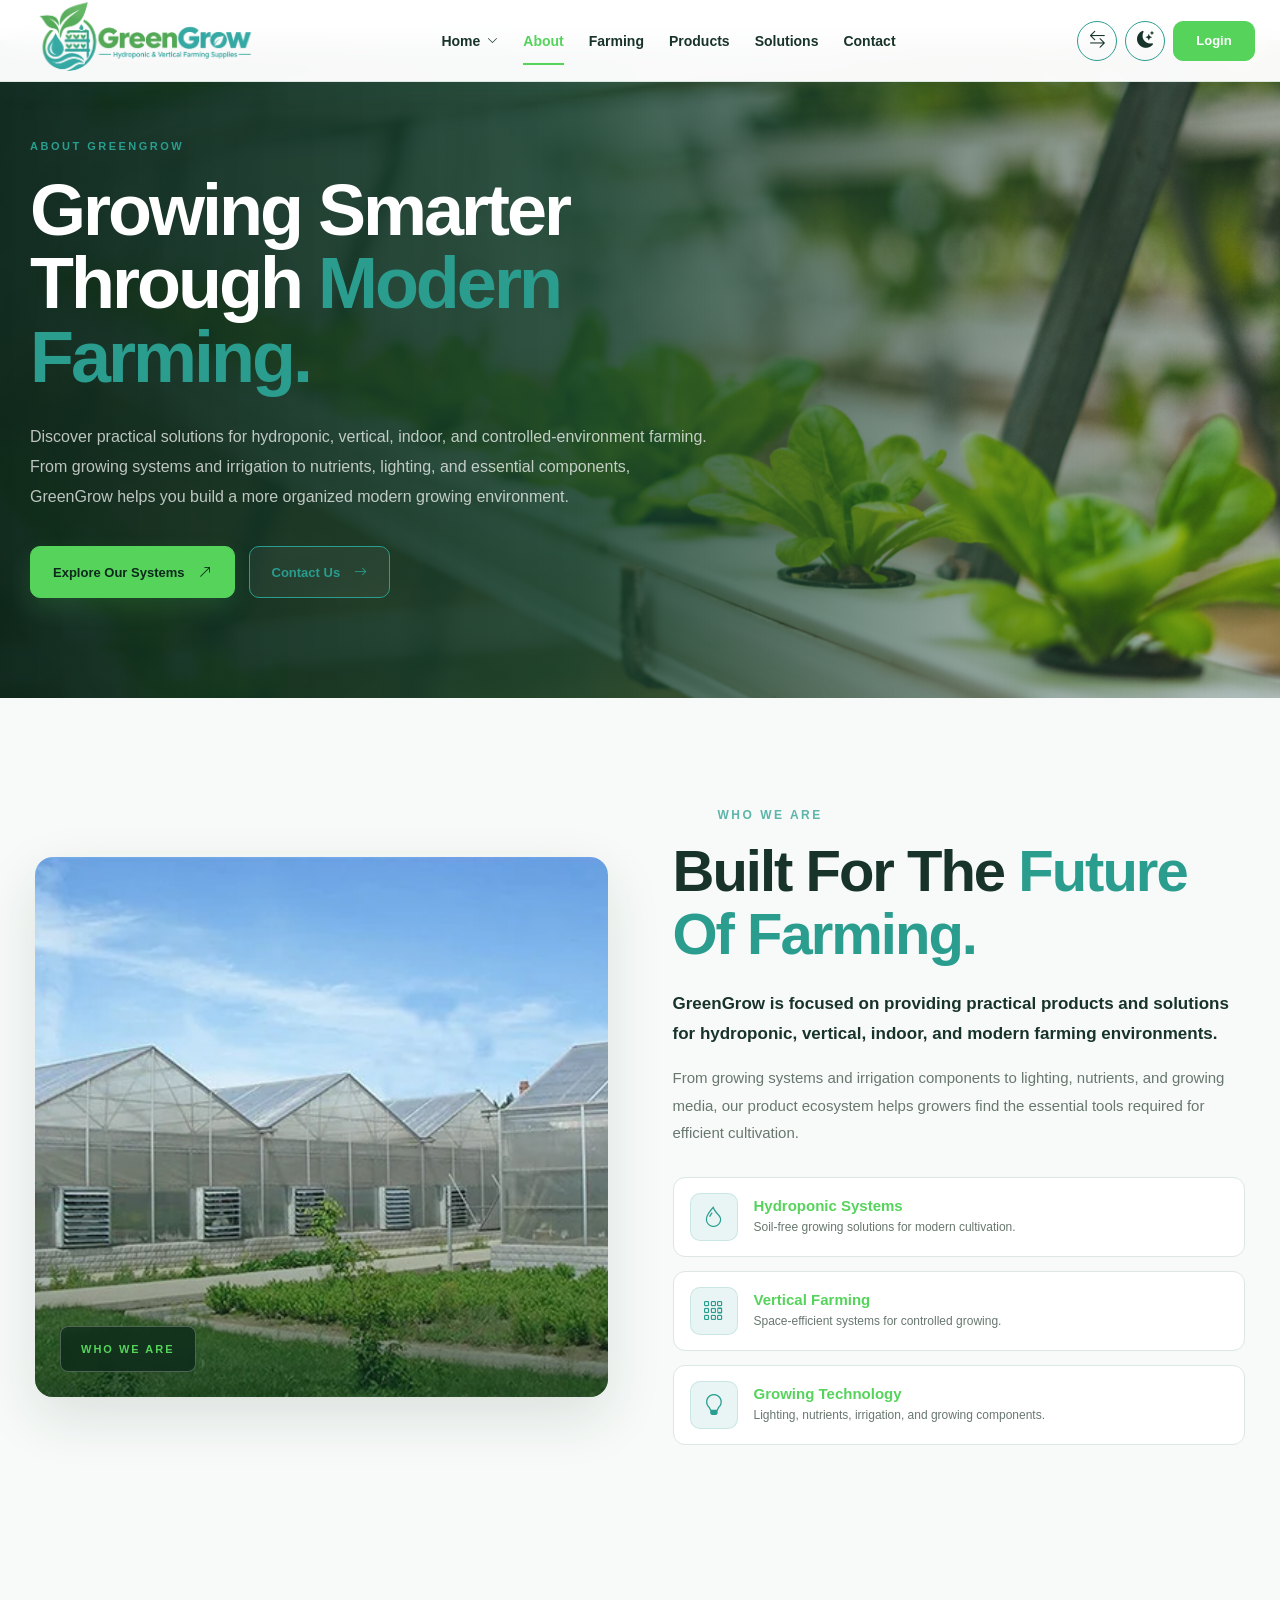
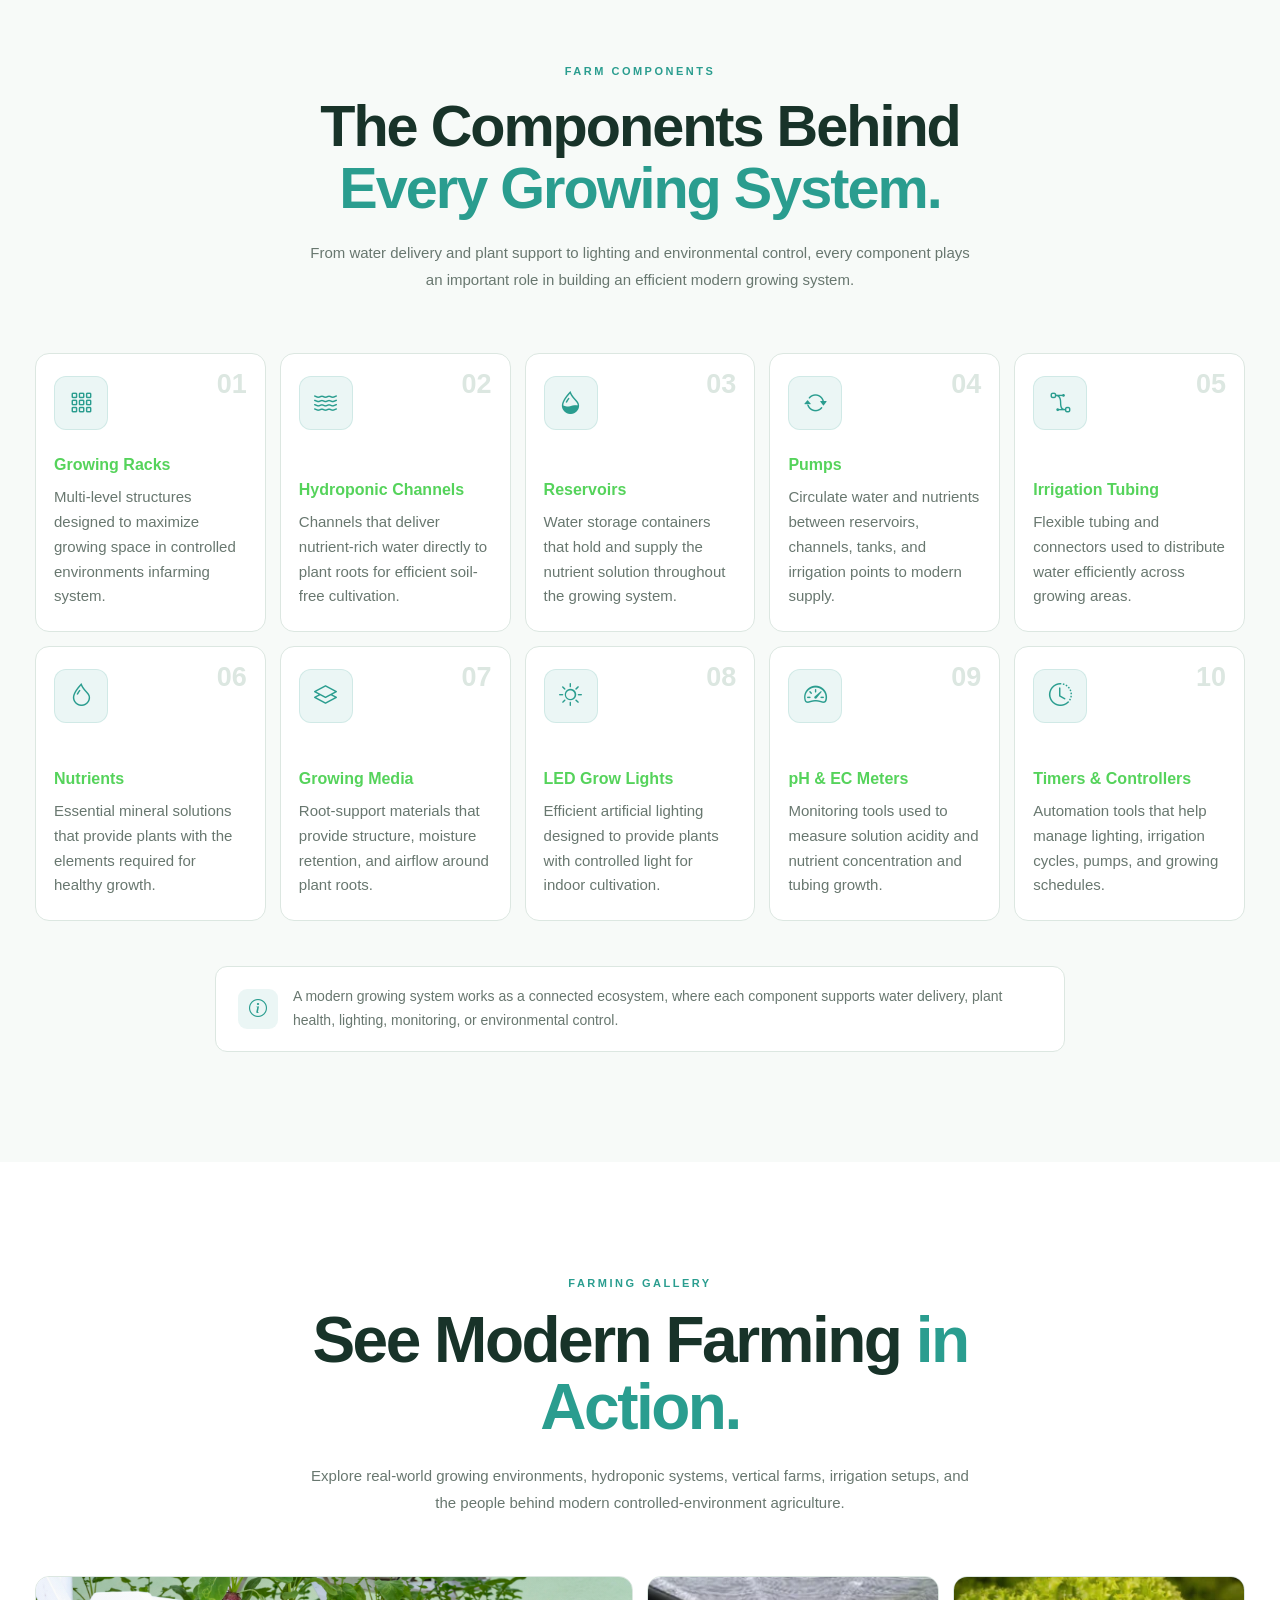
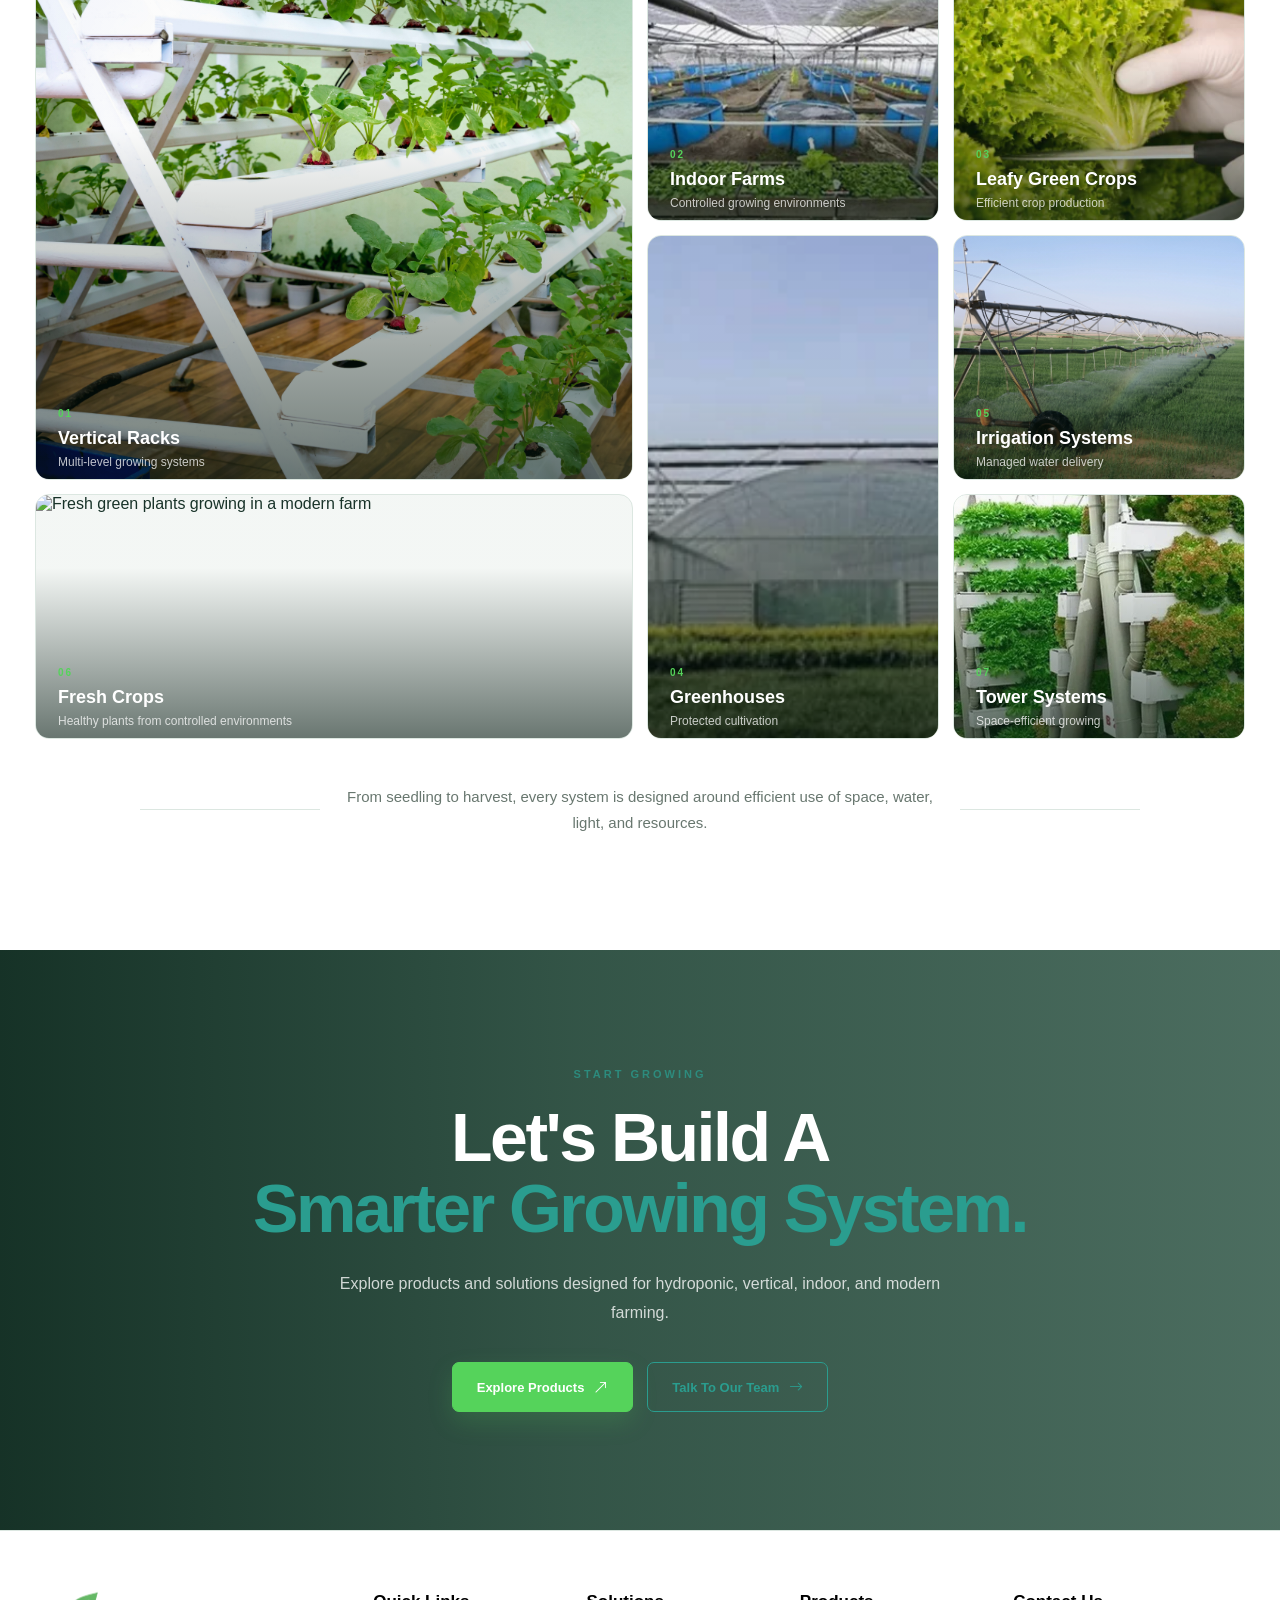
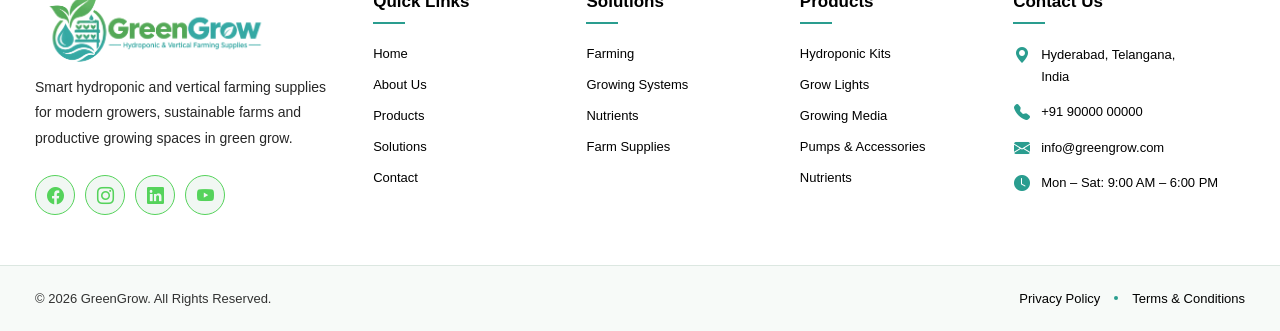
==== commit 2ff866c4: "first commit" ====
--- a/about.html
+++ b/about.html
@@ -92,7 +92,7 @@
 
                 
                 <a href="login.html" class="mobile-login">
-                   Grow With Us
+                   Login
                 </a>
 
             </nav>
@@ -128,7 +128,7 @@
                 </button>
                  <!-- LOGIN -->
                 <a href="login.html" class="login-button">
-                    Grow With Us
+                  Login
                 </a>
 
 
@@ -157,74 +157,69 @@
 
 
 
-<main class="about-page">
-
-
-    <section class="about-hero">
-        <div class="about-hero-bg"></div>
-        <div class="about-hero-grid"></div>
-
-        <div class="about-hero-container">
-
-            <div class="about-hero-content">
-
-                <div class="about-eyebrow">
-                   
-                    <span>ABOUT GREENGROW</span>
-                </div>
-
-                <h1>
-                    Growing Smarter
-                    <span>Starts Here.</span>
-                </h1>
-
-                <p>
-                    GreenGrow provides hydroponic, vertical farming,
-                    irrigation, lighting, nutrients, and growing solutions
-                    for modern cultivation.
-                </p>
-
-                <div class="about-hero-buttons">
-                    <a href="products.html" class="about-primary-btn">
-                        Explore Products
-                        <i class="bi bi-arrow-up-right"></i>
-                    </a>
-
-                    <a href="contact.html" class="about-text-btn">
-                        Contact Our Team
-                        <i class="bi bi-arrow-right"></i>
-                    </a>
-                </div>
-
-            </div>
-
-            <div class="about-hero-visual">
-
-                <div class="about-hero-image">
-                    <img
-                        src="images/about herobanner.jpg"
-                        alt="Modern hydroponic farming"
-                    >
-                </div>
-
-                <div class="about-hero-badge">
-                    <i class="bi bi-flower1"></i>
-                    <span>MODERN</span>
-                    <strong>FARMING</strong>
-                </div>
-
-                <div class="about-hero-number">
-                  
-                    <span>ABOUT US</span>
-                </div>
-
-            </div>
-
-        </div>
-    </section>
-
-
-
+
+<section class="gg-about-hero" id="about-hero">
+
+    <!-- Background Image -->
+    <div class="gg-about-hero-bg"></div>
+
+    <!-- Dark / Green Overlay -->
+    <div class="gg-about-hero-overlay"></div>
+
+    <div class="gg-about-hero-container">
+
+        <div class="gg-about-hero-content">
+
+            <!-- Eyebrow -->
+            <div class="gg-about-hero-eyebrow">
+               
+                ABOUT GREENGROW
+               
+            </div>
+
+            <!-- Heading -->
+            <h1>
+                Growing Smarter
+                <br>
+                Through
+                <span>Modern Farming.</span>
+            </h1>
+
+            <!-- Description -->
+            <p>
+                Discover practical solutions for hydroponic, vertical,
+                indoor, and controlled-environment farming. From growing
+                systems and irrigation to nutrients, lighting, and essential
+                components, GreenGrow helps you build a more organized
+                modern growing environment.
+            </p>
+
+            <!-- Buttons -->
+            <div class="gg-about-hero-actions">
+
+                <a href="farming.html"
+                   class="gg-about-btn gg-about-btn-primary">
+                    <span>Explore Our Systems</span>
+                    <i class="bi bi-arrow-up-right"></i>
+                </a>
+
+                <a href="contact.html"
+                   class="gg-about-btn gg-about-btn-secondary">
+                    <span>Contact Us</span>
+                    <i class="bi bi-arrow-right"></i>
+                </a>
+
+            </div>
+
+        </div>
+
+
+
+        </div>
+
+    </div>
+
+</section>
 
 
 
@@ -240,7 +235,7 @@
             <div class="about-who-image">
 
                 <img
-                    src="images/about growingplant.img.jpg"
+                    src="images/image-15.webp"
                     alt="Indoor modern farming"
                 >
 
@@ -338,125 +333,490 @@
 
     
 
-    <section class="about-commitment">
-
-        <div class="about-section-container">
-
-            <div class="about-commitment-grid">
-
-                <div class="commitment-heading">
-
-                    <div class="about-section-eyebrow">
-                        
-                        <span>OUR COMMITMENT</span>
-                    </div>
-
-                    <h2>
-                        Focused On
-                        <span>Better Growing.</span>
-                    </h2>
-
+
+<section class="farm-components" id="farm-components">
+
+    <div class="farm-components-container">
+
+        <!-- SECTION HEADER -->
+        <div class="farm-components-header">
+
+            <div class="farm-components-eyebrow">
+                <span>FARM COMPONENTS</span>
+            </div>
+
+            <h2>
+                The Components Behind
+                <span>Every Growing System.</span>
+            </h2>
+
+            <p>
+                From water delivery and plant support to lighting and
+                environmental control, every component plays an important
+                role in building an efficient modern growing system.
+            </p>
+
+        </div>
+
+
+        <!-- COMPONENT GRID -->
+        <div class="farm-components-grid">
+
+            <!-- 01 -->
+            <article class="farm-component-card">
+
+                <div class="farm-component-number">01</div>
+
+                <div class="farm-component-icon">
+                    <i class="bi bi-grid-3x3-gap"></i>
+                </div>
+
+                <div class="farm-component-content">
+                    <h3>Growing Racks</h3>
                     <p>
-                        We focus on making modern farming solutions
-                        easier to understand, access, and implement.
+                        Multi-level structures designed to maximize
+                        growing space in controlled environments infarming system.
                     </p>
-
-                </div>
-
-
-                <div class="commitment-card">
-                    <i class="bi bi-award"></i>
+                </div>
+
+                <div class="farm-component-arrow">
+                    <i class="bi bi-arrow-up-right"></i>
+                </div>
+
+            </article>
+
+
+            <!-- 02 -->
+            <article class="farm-component-card">
+
+                <div class="farm-component-number">02</div>
+
+                <div class="farm-component-icon">
+                    <i class="bi bi-water"></i>
+                </div>
+
+                <div class="farm-component-content">
+                    <h3>Hydroponic Channels</h3>
+                    <p>
+                        Channels that deliver nutrient-rich water directly
+                        to plant roots for efficient soil-free cultivation.
+                    </p>
+                </div>
+
+                <div class="farm-component-arrow">
+                    <i class="bi bi-arrow-up-right"></i>
+                </div>
+
+            </article>
+
+
+            <!-- 03 -->
+            <article class="farm-component-card">
+
+                <div class="farm-component-number">03</div>
+
+                <div class="farm-component-icon">
+                    <i class="bi bi-droplet-half"></i>
+                </div>
+
+                <div class="farm-component-content">
+                    <h3>Reservoirs</h3>
+                    <p>
+                        Water storage containers that hold and supply the
+                        nutrient solution throughout the growing system.
+                    </p>
+                </div>
+
+                <div class="farm-component-arrow">
+                    <i class="bi bi-arrow-up-right"></i>
+                </div>
+
+            </article>
+
+
+            <!-- 04 -->
+            <article class="farm-component-card">
+
+                <div class="farm-component-number">04</div>
+
+                <div class="farm-component-icon">
+                    <i class="bi bi-arrow-repeat"></i>
+                </div>
+
+                <div class="farm-component-content">
+                    <h3>Pumps</h3>
+                    <p>
+                        Circulate water and nutrients between reservoirs,
+                        channels, tanks, and irrigation points to modern supply.
+                    </p>
+                </div>
+
+                <div class="farm-component-arrow">
+                    <i class="bi bi-arrow-up-right"></i>
+                </div>
+
+            </article>
+
+
+            <!-- 05 -->
+            <article class="farm-component-card">
+
+                <div class="farm-component-number">05</div>
+
+                <div class="farm-component-icon">
+                    <i class="bi bi-bezier2"></i>
+                </div>
+
+                <div class="farm-component-content">
+                    <h3>Irrigation Tubing</h3>
+                    <p>
+                        Flexible tubing and connectors used to distribute
+                        water efficiently across growing areas.
+                    </p>
+                </div>
+
+                <div class="farm-component-arrow">
+                    <i class="bi bi-arrow-up-right"></i>
+                </div>
+
+            </article>
+
+
+            <!-- 06 -->
+            <article class="farm-component-card">
+
+                <div class="farm-component-number">06</div>
+
+                <div class="farm-component-icon">
+                  <i class="bi bi-droplet"></i>
+                </div>
+
+                <div class="farm-component-content">
+                    <h3>Nutrients</h3>
+                    <p>
+                        Essential mineral solutions that provide plants
+                        with the elements required for healthy growth.
+                    </p>
+                </div>
+
+                <div class="farm-component-arrow">
+                    <i class="bi bi-arrow-up-right"></i>
+                </div>
+
+            </article>
+
+
+            <!-- 07 -->
+            <article class="farm-component-card">
+
+                <div class="farm-component-number">07</div>
+
+                <div class="farm-component-icon">
+                    <i class="bi bi-layers"></i>
+                </div>
+
+                <div class="farm-component-content">
+                    <h3>Growing Media</h3>
+                    <p>
+                        Root-support materials that provide structure,
+                        moisture retention, and airflow around plant roots.
+                    </p>
+                </div>
+
+                <div class="farm-component-arrow">
+                    <i class="bi bi-arrow-up-right"></i>
+                </div>
+
+            </article>
+
+
+            <!-- 08 -->
+            <article class="farm-component-card">
+
+                <div class="farm-component-number">08</div>
+
+                <div class="farm-component-icon">
+                    <i class="bi bi-brightness-high"></i>
+                </div>
+
+                <div class="farm-component-content">
+                    <h3>LED Grow Lights</h3>
+                    <p>
+                        Efficient artificial lighting designed to provide
+                        plants with controlled light for indoor cultivation.
+                    </p>
+                </div>
+
+                <div class="farm-component-arrow">
+                    <i class="bi bi-arrow-up-right"></i>
+                </div>
+
+            </article>
+
+
+            <!-- 09 -->
+            <article class="farm-component-card">
+
+                <div class="farm-component-number">09</div>
+
+                <div class="farm-component-icon">
+                    <i class="bi bi-speedometer2"></i>
+                </div>
+
+                <div class="farm-component-content">
+                    <h3>pH &amp; EC Meters</h3>
+                    <p>
+                        Monitoring tools used to measure solution acidity
+                        and nutrient concentration  and tubing  growth.
+                    </p>
+                </div>
+
+                <div class="farm-component-arrow">
+                    <i class="bi bi-arrow-up-right"></i>
+                </div>
+
+            </article>
+
+
+            <!-- 10 -->
+            <article class="farm-component-card">
+
+                <div class="farm-component-number">10</div>
+
+                <div class="farm-component-icon">
+                    <i class="bi bi-clock-history"></i>
+                </div>
+
+                <div class="farm-component-content">
+                    <h3>Timers &amp; Controllers</h3>
+                    <p>
+                        Automation tools that help manage lighting,
+                        irrigation cycles, pumps, and growing schedules.
+                    </p>
+                </div>
+
+                <div class="farm-component-arrow">
+                    <i class="bi bi-arrow-up-right"></i>
+                </div>
+
+            </article>
+
+        </div>
+
+
+        <!-- BOTTOM NOTE -->
+        <div class="farm-components-note">
+
+            <div class="farm-components-note-icon">
+                <i class="bi bi-info-circle"></i>
+            </div>
+
+            <p>
+                A modern growing system works as a connected ecosystem,
+                where each component supports water delivery, plant health,
+                lighting, monitoring, or environmental control.
+            </p>
+
+        </div>
+
+    </div>
+
+</section>
+
+
+
+
+
+
+
+
+
+<section class="farming-gallery" id="farming-gallery">
+
+    <div class="farming-gallery-container">
+
+        <!-- HEADER -->
+        <div class="farming-gallery-header">
+
+            <div class="farming-gallery-eyebrow">
+                <span>FARMING GALLERY</span>
+            </div>
+
+            <h2>
+                See Modern Farming
+                <span>in Action.</span>
+            </h2>
+
+            <p>
+                Explore real-world growing environments, hydroponic systems,
+                vertical farms, irrigation setups, and the people behind
+                modern controlled-environment agriculture.
+            </p>
+
+        </div>
+
+
+        <!-- GALLERY -->
+        <div class="farming-gallery-grid">
+
+            <!-- 01 -->
+            <div class="farming-gallery-item gallery-large">
+
+                <img
+                    src="images/vertical farming racks image-11.jpg"
+                    alt="Vertical farming racks with green plants"
+                    loading="lazy"
+                >
+
+                <div class="farming-gallery-overlay">
                     <span>01</span>
-                    <h3>Quality</h3>
-                    <p>
-                        Reliable products selected for modern
-                        growing applications.
-                    </p>
-                </div>
-
-
-                <div class="commitment-card">
-                    <i class="bi bi-speedometer2"></i>
+                    <h3>Vertical Racks</h3>
+                    <p>Multi-level growing systems</p>
+                </div>
+
+            </div>
+
+
+            <!-- 02 -->
+            <div class="farming-gallery-item">
+
+                <img
+                    src="images/indoorfarms image-10.webp"
+                    alt="Indoor hydroponic farming system"
+                    loading="lazy"
+                >
+
+                <div class="farming-gallery-overlay">
                     <span>02</span>
-                    <h3>Efficiency</h3>
-                    <p>
-                        Solutions designed around efficient use
-                        of space, water, light, and inputs.
-                    </p>
-                </div>
-
-
-                <div class="commitment-card">
-                    <i class="bi bi-people"></i>
+                    <h3>Indoor Farms</h3>
+                    <p>Controlled growing environments</p>
+                </div>
+
+            </div>
+
+
+            <!-- 03 -->
+            <div class="farming-gallery-item">
+
+                <img
+                    src="images/leafe green crafs.webp"
+                    alt="Healthy leafy green crops"
+                    loading="lazy"
+                >
+
+                <div class="farming-gallery-overlay">
                     <span>03</span>
-                    <h3>Support</h3>
-                    <p>
-                        Practical guidance from product selection
-                        through setup and operation.
-                    </p>
-                </div>
-
-            </div>
-
-        </div>
-
-    </section>
-
-
-
-
-
-
-
-
-
-
-
-    <section class="about-snapshot">
-
-        <div class="about-section-container">
-
-            <div class="snapshot-inner">
-
-                <div class="snapshot-heading">
-                    
-                    <h2>GreenGrow At A Glance.</h2>
-                </div>
-
-                <div class="snapshot-stats">
-
-                    <div class="snapshot-stat">
-                        <strong>01</strong>
-                        <span>Growing Vision</span>
-                    </div>
-
-                    <div class="snapshot-stat">
-                        <strong>06+</strong>
-                        <span>Solution Areas</span>
-                    </div>
-
-                    <div class="snapshot-stat">
-                        <strong>100+</strong>
-                        <span>Products & Components</span>
-                    </div>
-
-                    <div class="snapshot-stat">
-                        <strong>∞</strong>
-                        <span>Growing Possibilities</span>
-                    </div>
-
-                </div>
-
-            </div>
-
-        </div>
-
-    </section>
-
-
-
-
-
+                    <h3>Leafy Green Crops</h3>
+                    <p>Efficient crop production</p>
+                </div>
+
+            </div>
+
+
+            <!-- 04 -->
+            <div class="farming-gallery-item gallery-tall">
+
+                <img
+                    src="images/green house image-10.webp"
+                    alt="Modern greenhouse growing environment"
+                    loading="lazy"
+                >
+
+                <div class="farming-gallery-overlay">
+                    <span>04</span>
+                    <h3>Greenhouses</h3>
+                    <p>Protected cultivation</p>
+                </div>
+
+            </div>
+
+
+            <!-- 05 -->
+            <div class="farming-gallery-item">
+
+                <img
+                    src="images/irrigations image-10 home.jpg"
+                    alt="Hydroponic water and irrigation system"
+                    loading="lazy"
+                >
+
+                <div class="farming-gallery-overlay">
+                    <span>05</span>
+                    <h3>Irrigation Systems</h3>
+                    <p>Managed water delivery</p>
+                </div>
+
+            </div>
+
+
+            <!-- 06 -->
+            <div class="farming-gallery-item gallery-wide">
+
+                <img
+                    src="https://images.pexels.com/photos/1301856/pexels-photo-1301856.jpeg"
+                    alt="Fresh green plants growing in a modern farm"
+                    loading="lazy"
+                >
+
+                <div class="farming-gallery-overlay">
+                    <span>06</span>
+                    <h3>Fresh Crops</h3>
+                    <p>Healthy plants from controlled environments</p>
+                </div>
+
+            </div>
+
+
+            <!-- 07 -->
+            <div class="farming-gallery-item">
+
+                <img
+                    src="images/tower systems image-10.webp"
+                    alt="Vertical tower farming system"
+                    loading="lazy"
+                >
+
+                <div class="farming-gallery-overlay">
+                    <span>07</span>
+                    <h3>Tower Systems</h3>
+                    <p>Space-efficient growing</p>
+                </div>
+
+            </div>
+
+
+        
+
+        </div>
+
+
+        <!-- GALLERY FOOTER -->
+        <div class="farming-gallery-footer">
+
+            <div class="farming-gallery-footer-line"></div>
+
+            <p>
+                From seedling to harvest, every system is designed
+                around efficient use of space, water, light, and resources.
+            </p>
+
+            <div class="farming-gallery-footer-line"></div>
+
+        </div>
+
+    </div>
+
+</section>
+
+
+
+
+
+
+
+
+
+    
 
 
     <section class="about-final-cta">
--- a/about.css
+++ b/about.css
@@ -433,49 +433,44 @@
     flex-shrink:0;
 }
 
-.login-button{
-    width:110px;
-    min-width:110px;
-    height:40px;
-
-    display:inline-flex;
-    align-items:center;
-    justify-content:center;
-
-    padding:0 12px;
-
-    background:var(--primary);
-    color:#fff;
-    border:1px solid var(--primary);
-    border-radius:10px;
-
-    font-size:12px;
-    font-weight:800;
-    line-height:1;
-    letter-spacing:.2px;
-
-    white-space:nowrap;       /* IMPORTANT */
-    word-break:keep-all;
-    overflow:hidden;
-
-    text-decoration:none;
-    text-align:center;
+
+.login-button {
+    width: 86px;
+    height: 40px;
+
+    display: inline-flex;
+    align-items: center;
+    justify-content: center;
+
+    background: var(--primary);
+    color: #FFFFFF;
+
+    border: 1px solid var(--primary);
+    border-radius: 10px;
+
+    font-size: 13px;
+    font-weight: 700;
+
+    cursor: pointer;
 
     transition:
-        background .3s ease,
-        border-color .3s ease,
-        transform .3s ease,
-        box-shadow .3s ease;
-}
-
-.login-button:hover{
-    background:var(--secondary);
-    border-color:var(--secondary);
-    color:#fff;
-    transform:translateY(-2px);
-    box-shadow:0 8px 20px rgba(42,157,143,.18);
-}
-
+        background var(--transition),
+        border-color var(--transition),
+        transform var(--transition),
+        box-shadow var(--transition);
+}
+
+
+
+.login-button:hover {
+    background: var(--secondary);
+    border-color: var(--secondary);
+
+    transform: translateY(-2px);
+
+    box-shadow:
+        0 8px 20px rgba(42, 157, 143, 0.20);
+}
 /* Medium */
 @media (max-width:1199px){
     .login-button{
@@ -1266,11 +1261,9 @@
     .brand-logo img {
         display: block;
 
-        width: 125px;
-        height: auto;
-
-        max-width: 100%;
-        max-height: 48px;
+        width: 160px;
+        height: 80;
+
 
         object-fit: contain;
     }
@@ -3519,400 +3512,1173 @@
 
 
 
-.about-hero {
+
+.gg-about-hero {
+
     position: relative;
-
-    min-height: 650px;
+    min-height: 620px;
 
     display: flex;
     align-items: center;
-  padding-top: 50px;
-
-    background: #eef6f2;
 
     overflow: hidden;
-}
-
-body[data-theme="dark"] .about-hero {
-    background: #294438;
-}
-
-.about-hero-bg {
+    isolation: isolate;
+
+    margin-top: 40px;
+
+    background: var(--primary);
+}
+
+.gg-about-hero-bg {
     position: absolute;
     inset: 0;
 
     background:
-        radial-gradient(
-            circle at 85% 25%,
-            rgba(42,157,143,.18),
-            transparent 28%
-        ),
-        radial-gradient(
-            circle at 10% 90%,
-            rgba(25,80,54,.12),
-            transparent 30%
-        );
-}
-
-.about-hero-grid {
+        url("images/background\ image-10.jpg")
+        center / cover no-repeat;
+
+    transform: scale(1.05);
+
+    animation:
+        ggAboutHeroZoom 14s ease-out forwards;
+}
+
+
+
+.gg-about-hero-overlay {
     position: absolute;
     inset: 0;
 
-    opacity: .4;
-
-    background-image:
-        linear-gradient(
-            rgba(42,157,143,.08) 1px,
-            transparent 1px
-        ),
+    background:
         linear-gradient(
             90deg,
-            rgba(42,157,143,.08) 1px,
-            transparent 1px
+            rgba(12, 38, 27, 0.97) 0%,
+            rgba(20, 62, 43, 0.88) 45%,
+            rgba(20, 62, 43, 0.48) 75%,
+            rgba(20, 62, 43, 0.25) 100%
         );
-
-    background-size: 50px 50px;
-}
-
-.about-hero-container {
+}
+
+
+.gg-about-hero-container {
     position: relative;
     z-index: 2;
 
-    width: min(1300px, calc(100% - 50px));
+    width: min(1240px, calc(100% - 40px));
+
+    min-height: 620px;
+
     margin: 0 auto;
 
     display: grid;
-    grid-template-columns: 1fr 500px;
+
+    grid-template-columns:
+        minmax(0, 1fr)
+        220px;
+
+    align-items: center;
+
+    padding: 100px 0;
+}
+
+
+.gg-about-hero-content {
+    max-width: 760px;
+
+    animation:
+        ggAboutHeroContent 1s ease both;
+}
+
+
+
+.gg-about-hero-eyebrow {
+    display: flex;
+    align-items: center;
+
+    gap: 12px;
+
+    margin-bottom: 22px;
+
+    color: var(--secondary);
+
+    font-size: 11px;
+    font-weight: 800;
+
+    letter-spacing: 2.5px;
+}
+
+
+.gg-about-hero-eyebrow span {
+    display: block;
+
+    width: 35px;
+    height: 2px;
+
+    flex-shrink: 0;
+
+    background: var(--secondary);
+}
+
+
+.gg-about-hero h1 {
+    margin: 0;
+
+    color: #ffffff;
+
+    font-family:
+        "Trebuchet MS",
+        "Lucida Sans Unicode",
+        "Lucida Grande",
+        "Lucida Sans",
+        Arial,
+        sans-serif;
+
+    font-size: clamp(48px, 6vw, 82px);
+
+    line-height: 1.02;
+
+    letter-spacing: -3px;
+
+    font-weight: 800;
+}
+
+
+/* IMPORTANT:
+   Heading highlighted text
+*/
+
+.gg-about-hero h1 span {
+    color: var(--secondary);
+}
+
+.gg-about-hero-content > p {
+    max-width: 680px;
+
+    margin: 28px 0 35px;
+
+    color: rgba(255, 255, 255, 0.72);
+
+    font-family:
+        "Nunito",
+        Arial,
+        sans-serif;
+
+    font-size: 16px;
+
+    line-height: 1.85;
+}
+
+.gg-about-hero-actions {
+    display: flex;
+    align-items: center;
+
+    gap: 14px;
+
+    flex-wrap: wrap;
+}
+
+
+.gg-about-btn {
+    min-height: 52px;
+
+    padding: 0 22px;
+
+    display: inline-flex;
+    align-items: center;
+    justify-content: center;
+
+    gap: 14px;
+
+    border-radius: 10px;
+
+    text-decoration: none;
+
+    font-size: 13px;
+    font-weight: 750;
+
+    transition:
+        transform 0.3s ease,
+        background 0.3s ease,
+        border-color 0.3s ease,
+        color 0.3s ease,
+        box-shadow 0.3s ease;
+}
+
+
+.gg-about-btn i {
+    transition:
+        transform 0.3s ease;
+}
+
+
+
+.gg-about-btn-primary {
+    background: var(--primary);
+
+    color: #0d291c;
+
+    border: 1px solid var(--primary);
+
+    box-shadow:
+        0 10px 25px rgba(85, 211, 91, 0.16);
+}
+
+
+.gg-about-btn-primary:hover {
+    color: #ffffff;
+
+    background: var(--secondary);
+
+    border-color: var(--secondary);
+
+    transform: translateY(-3px);
+
+    box-shadow:
+        0 15px 30px rgba(42, 157, 143, 0.24);
+}
+
+
+.gg-about-btn-primary:hover i {
+    transform: translate(3px, -3px);
+}
+
+
+
+.gg-about-btn-secondary {
+    color: var(--secondary);
+
+    background: rgba(255, 255, 255, 0.05);
+
+    border: 1px solid var(--secondary);
+
+    backdrop-filter: blur(5px);
+}
+
+
+.gg-about-btn-secondary:hover {
+    color: #ffffff;
+
+    background: var(--secondary);
+
+    border-color: var(--secondary);
+
+    transform: translateY(-3px);
+}
+
+
+.gg-about-btn-secondary:hover i {
+    transform: translateX(4px);
+}
+
+
+
+.gg-about-hero-bottom {
+    position: absolute;
+
+    left: 0;
+    right: 0;
+    bottom: 28px;
+
+    display: flex;
+    align-items: center;
+
+    gap: 25px;
+}
+
+
+.gg-about-hero-line {
+    width: 75px;
+    height: 1px;
+
+    flex-shrink: 0;
+
+    background: rgba(255, 255, 255, 0.30);
+}
+
+
+.gg-about-hero-info {
+    display: flex;
+    align-items: center;
+
+    gap: 28px;
+}
+
+
+.gg-about-hero-info > div {
+    display: flex;
+    align-items: center;
+
+    gap: 8px;
+
+    color: rgba(255, 255, 255, 0.65);
+
+    font-size: 11px;
+    font-weight: 700;
+}
+
+
+.gg-about-hero-info i {
+    color: var(--hero-secondary);
+
+    font-size: 16px;
+}
+
+@keyframes ggAboutHeroZoom {
+
+    0% {
+        transform: scale(1.05);
+    }
+
+    100% {
+        transform: scale(1.12);
+    }
+}
+
+
+@keyframes ggAboutHeroContent {
+
+    from {
+        opacity: 0;
+        transform: translateY(35px);
+    }
+
+    to {
+        opacity: 1;
+        transform: translateY(0);
+    }
+}
+
+
+
+body[data-theme="dark"] .gg-about-hero {
+
+    background: #0a1d15;
+}
+
+
+body[data-theme="dark"] .gg-about-hero-bg {
+    filter:
+        brightness(0.62)
+        saturate(0.85);
+}
+
+
+body[data-theme="dark"] .gg-about-hero-overlay {
+    background:
+        linear-gradient(
+            90deg,
+            rgba(4, 20, 13, 0.98) 0%,
+            rgba(8, 42, 29, 0.91) 45%,
+            rgba(8, 42, 29, 0.60) 75%,
+            rgba(4, 20, 13, 0.40) 100%
+        );
+}
+
+
+body[data-theme="dark"] .gg-about-hero h1 {
+    color: #f4faf6;
+}
+
+
+body[data-theme="dark"] .gg-about-hero h1 span {
+    color: var(--secondary);
+}
+
+
+body[data-theme="dark"] .gg-about-hero-content > p {
+    color: rgba(235, 246, 239, 0.74);
+}
+
+
+body[data-theme="dark"] .gg-about-btn-secondary {
+    background: rgba(255, 255, 255, 0.04);
+
+    color: var(--secondary);
+
+    border-color: var(--secondary);
+}
+
+
+body[data-theme="dark"] .gg-about-btn-secondary:hover {
+    color: #ffffff;
+
+    background: #2A9D8F;
+}
+
+
+body[data-theme="dark"] .gg-about-hero-info > div {
+    color: rgba(235, 246, 239, 0.65);
+}
+
+
+html[dir="rtl"] .gg-about-hero-overlay {
+    background:
+        linear-gradient(
+            270deg,
+            rgba(12, 38, 27, 0.97) 0%,
+            rgba(20, 62, 43, 0.88) 45%,
+            rgba(20, 62, 43, 0.48) 75%,
+            rgba(20, 62, 43, 0.25) 100%
+        );
+}
+
+
+html[dir="rtl"] .gg-about-hero-content {
+    text-align: right;
+}
+
+
+html[dir="rtl"] .gg-about-hero-eyebrow {
+    flex-direction: row-reverse;
+}
+
+
+html[dir="rtl"] .gg-about-hero-actions {
+    flex-direction: row-reverse;
+}
+
+
+html[dir="rtl"] .gg-about-btn-primary:hover i {
+    transform: translate(-3px, -3px);
+}
+
+
+html[dir="rtl"] .gg-about-btn-secondary:hover i {
+    transform: translateX(-4px);
+}
+
+
+html[dir="rtl"] .gg-about-hero-bottom {
+    flex-direction: row-reverse;
+}
+
+
+html[dir="rtl"] .gg-about-hero-info {
+    flex-direction: row-reverse;
+}
+
+
+html[dir="rtl"] .gg-about-hero-info > div {
+    flex-direction: row-reverse;
+}
+
+
+
+html[dir="rtl"] body[data-theme="dark"] .gg-about-hero-overlay {
+    background:
+        linear-gradient(
+            270deg,
+            rgba(4, 20, 13, 0.98) 0%,
+            rgba(8, 42, 29, 0.91) 45%,
+            rgba(8, 42, 29, 0.60) 75%,
+            rgba(4, 20, 13, 0.40) 100%
+        );
+}
+
+
+@media (min-width: 1400px) {
+
+    .gg-about-hero {
+        min-height: 700px;
+    }
+
+    .gg-about-hero-container {
+        min-height: 700px;
+
+        width: min(
+            1320px,
+            calc(100% - 70px)
+        );
+    }
+
+    .gg-about-hero h1 {
+        font-size: 84px;
+    }
+
+    .gg-about-hero-content > p {
+        font-size: 17px;
+    }
+}
+
+
+
+@media (min-width: 1200px) and (max-width: 1399px) {
+
+    .gg-about-hero-container {
+        width: calc(100% - 60px);
+    }
+
+    .gg-about-hero h1 {
+        font-size: 72px;
+    }
+
+    .gg-about-hero-content {
+        max-width: 720px;
+    }
+}
+
+
+
+@media (min-width: 1025px) and (max-width: 1199px) {
+
+    .gg-about-hero {
+        min-height: 650px;
+    }
+
+    .gg-about-hero-container {
+        min-height: 650px;
+
+        width: calc(100% - 50px);
+
+        grid-template-columns:
+            minmax(0, 1fr)
+            170px;
+
+        padding: 85px 0;
+    }
+
+    .gg-about-hero h1 {
+        font-size: 60px;
+
+        letter-spacing: -2px;
+    }
+
+    .gg-about-hero-content {
+        max-width: 650px;
+    }
+
+    .gg-about-hero-content > p {
+        max-width: 590px;
+
+        font-size: 15px;
+    }
+
+    .gg-about-hero-info {
+        gap: 18px;
+    }
+
+    .gg-about-hero-info > div {
+        font-size: 10px;
+    }
+}
+
+
+
+@media (min-width: 769px) and (max-width: 1024px) {
+
+    .gg-about-hero {
+        min-height: 620px;
+    }
+
+    .gg-about-hero-container {
+        min-height: 620px;
+
+        width: calc(100% - 40px);
+
+        grid-template-columns: 1fr 110px;
+
+        padding: 75px 0 85px;
+    }
+
+    .gg-about-hero h1 {
+        font-size: 52px;
+
+        letter-spacing: -1.5px;
+    }
+
+    .gg-about-hero-content {
+        max-width: 590px;
+    }
+
+    .gg-about-hero-content > p {
+        max-width: 540px;
+
+        margin: 22px 0 28px;
+
+        font-size: 14px;
+
+        line-height: 1.75;
+    }
+
+    .gg-about-btn {
+        min-height: 48px;
+
+        padding: 0 18px;
+
+        font-size: 12px;
+    }
+
+    .gg-about-hero-bottom {
+        bottom: 22px;
+    }
+
+    .gg-about-hero-info {
+        gap: 15px;
+    }
+
+    .gg-about-hero-info > div {
+        font-size: 9px;
+    }
+}
+
+
+
+@media (min-width: 601px) and (max-width: 768px) {
+
+    .gg-about-hero {
+        min-height: 650px;
+    }
+
+    .gg-about-hero-container {
+        min-height: 650px;
+
+        width: calc(100% - 34px);
+
+        display: flex;
+
+        padding: 75px 0 110px;
+    }
+
+    .gg-about-hero-content {
+        max-width: 100%;
+    }
+
+    .gg-about-hero h1 {
+        font-size: 48px;
+
+        letter-spacing: -1px;
+    }
+
+    .gg-about-hero-content > p {
+        font-size: 14px;
+
+        line-height: 1.7;
+    }
+
+    .gg-about-hero-bottom {
+        left: 0;
+        right: 0;
+        bottom: 22px;
+
+        display: block;
+    }
+
+    .gg-about-hero-line {
+        width: 100%;
+
+        margin-bottom: 13px;
+    }
+
+    .gg-about-hero-info {
+        justify-content: space-between;
+
+        gap: 8px;
+    }
+
+    .gg-about-hero-info > div {
+        font-size: 9px;
+    }
+}
+
+
+@media (min-width: 481px) and (max-width: 600px) {
+
+    .gg-about-hero {
+        min-height: 650px;
+
+        margin-top: 25px;
+    }
+
+    .gg-about-hero-container {
+        min-height: 650px;
+
+        width: calc(100% - 30px);
+
+        display: flex;
+
+        padding: 65px 0 105px;
+    }
+
+    .gg-about-hero-eyebrow {
+        gap: 8px;
+
+        font-size: 9px;
+
+        letter-spacing: 1.5px;
+    }
+
+    .gg-about-hero-eyebrow span {
+        width: 22px;
+    }
+
+    .gg-about-hero h1 {
+        font-size: 42px;
+
+        line-height: 1.07;
+
+        letter-spacing: -1px;
+    }
+
+    .gg-about-hero-content > p {
+        margin: 20px 0 25px;
+
+        font-size: 13px;
+
+        line-height: 1.7;
+    }
+
+    .gg-about-btn {
+        min-height: 46px;
+
+        padding: 0 15px;
+
+        font-size: 11px;
+    }
+
+    .gg-about-hero-bottom {
+        bottom: 18px;
+    }
+
+    .gg-about-hero-info {
+        gap: 6px;
+    }
+
+    .gg-about-hero-info > div {
+        font-size: 8px;
+
+        gap: 4px;
+    }
+
+    .gg-about-hero-info i {
+        font-size: 13px;
+    }
+}
+
+
+@media (min-width: 360px) and (max-width: 480px) {
+
+    .gg-about-hero {
+        min-height: 650px;
+
+        margin-top: 20px;
+    }
+
+    .gg-about-hero-container {
+        min-height: 650px;
+
+        width: calc(100% - 24px);
+
+        display: flex;
+
+        padding: 60px 0 110px;
+    }
+
+    .gg-about-hero-eyebrow {
+        gap: 7px;
+
+        margin-bottom: 15px;
+
+        font-size: 8px;
+
+        letter-spacing: 1.2px;
+    }
+
+    .gg-about-hero-eyebrow span {
+        width: 17px;
+        height: 1px;
+    }
+
+    .gg-about-hero h1 {
+        font-size: 37px;
+
+        line-height: 1.08;
+
+        letter-spacing: -0.5px;
+    }
+
+    .gg-about-hero-content > p {
+        margin: 19px 0 23px;
+
+        font-size: 12px;
+
+        line-height: 1.7;
+    }
+
+    .gg-about-hero-actions {
+        flex-direction: column;
+
+        align-items: stretch;
+
+        gap: 9px;
+    }
+
+    .gg-about-btn {
+        width: 100%;
+
+        min-height: 45px;
+
+        font-size: 11px;
+    }
+
+    .gg-about-hero-bottom {
+        bottom: 17px;
+    }
+
+    .gg-about-hero-info {
+        display: grid;
+
+        grid-template-columns:
+            repeat(3, 1fr);
+
+        width: 100%;
+
+        gap: 4px;
+    }
+
+    .gg-about-hero-info > div {
+        justify-content: center;
+
+        text-align: center;
+
+        font-size: 7px;
+
+        line-height: 1.3;
+    }
+
+    .gg-about-hero-info i {
+        font-size: 12px;
+    }
+}
+
+
+
+@media (max-width: 359px) {
+
+    .gg-about-hero {
+        min-height: 610px;
+    }
+
+    .gg-about-hero-container {
+        min-height: 610px;
+
+        width: calc(100% - 20px);
+
+        display: flex;
+
+        padding: 50px 0 105px;
+    }
+
+    .gg-about-hero-eyebrow {
+        font-size: 7px;
+
+        letter-spacing: 1px;
+    }
+
+    .gg-about-hero h1 {
+        font-size: 33px;
+
+        line-height: 1.08;
+    }
+
+    .gg-about-hero-content > p {
+        font-size: 11px;
+
+        line-height: 1.65;
+    }
+
+    .gg-about-btn {
+        min-height: 43px;
+
+        font-size: 10px;
+    }
+
+    .gg-about-hero-info > div {
+        font-size: 6.5px;
+    }
+}
+
+
+
+@media (max-width: 768px) {
+
+    html[dir="rtl"] .gg-about-hero-actions {
+        flex-direction: column;
+
+        align-items: stretch;
+    }
+
+    html[dir="rtl"] .gg-about-btn {
+        width: 100%;
+    }
+
+    html[dir="rtl"] .gg-about-hero-content {
+        text-align: right;
+    }
+
+    html[dir="rtl"] .gg-about-hero-info {
+        direction: rtl;
+    }
+}
+
+
+
+@media (prefers-reduced-motion: reduce) {
+
+    .gg-about-hero-bg,
+    .gg-about-hero-content {
+        animation: none;
+    }
+
+    .gg-about-btn,
+    .gg-about-btn i {
+        transition: none;
+    }
+}
+
+
+
+
+
+
+
+
+
+
+
+
+
+.about-who {
+    width: 100%;
+    padding: 110px 0;
+    background: var(--background);
+    overflow: hidden;
+}
+
+.about-section-container {
+    width: min(1240px, calc(100% - 80px));
+    margin: 0 auto;
+
+    display: grid;
+    grid-template-columns: minmax(0, 1fr) minmax(0, 1fr);
     align-items: center;
     gap: 80px;
 }
 
-.about-hero-content {
-    animation: aboutHeroContent .9s ease both;
-}
-
-.about-eyebrow {
+
+
+.about-who-image {
+    position: relative;
+    width: 100%;
+    height: 560px;
+
+    overflow: hidden;
+    border-radius: 18px;
+
+    background: var(--surface);
+
+    box-shadow:
+        0 20px 55px rgba(24, 51, 41, 0.12);
+}
+
+.about-who-image img {
+    width: 100%;
+    height: 100%;
+
+    display: block;
+
+    object-fit: cover;
+    object-position: center;
+
+    transition:
+        transform 0.7s ease,
+        filter 0.5s ease;
+}
+
+.about-who-image:hover img {
+    transform: scale(1.05);
+}
+
+
+/* Image overlay */
+
+.about-who-image::after {
+    content: "";
+
+    position: absolute;
+    inset: 0;
+
+    background:
+        linear-gradient(
+            180deg,
+            transparent 50%,
+            rgba(8, 35, 24, 0.62) 100%
+        );
+
+    pointer-events: none;
+}
+
+
+.about-image-label {
+    position: absolute;
+
+    left: 25px;
+    bottom: 25px;
+
+    z-index: 2;
+
+    min-height: 46px;
+    padding: 0 20px;
+
     display: flex;
     align-items: center;
-    gap: 12px;
-
-    color: var(--secondary);
-
+    justify-content: center;
+
+    color: var(--primary);
+
+    background: rgba(8, 35, 24, 0.68);
+
+    border: 1px solid rgba(255, 255, 255, 0.25);
+    border-radius: 8px;
+
+    backdrop-filter: blur(8px);
+}
+
+.about-image-label strong {
     font-size: 11px;
     font-weight: 800;
     letter-spacing: 2px;
 }
 
-.about-eyebrow-line {
-    width: 45px;
-    height: 1px;
-
-    background: var(--secondary);
-}
-
-.about-hero h1 {
-    max-width: 700px;
-
-    margin: 25px 0;
-font-family: 'Trebuchet MS', 'Lucida Sans Unicode', 'Lucida Grande', 'Lucida Sans', Arial, sans-serif;
-    font-size: clamp(55px, 6vw, 92px);
-    line-height: 1.2;
-    letter-spacing: -5px;
-    font-weight: 850;
-
-    color: var(--about-text);
-}
-
-.about-hero h1 span {
-    display: block;
-    color: var(--secondary);
-}
-
-.about-hero-content > p {
-    max-width: 600px;
-
-    margin: 0 0 32px;
-
-    color: var(--about-muted);
-
-    font-size: 17px;
-    line-height: 1.8;
-}
-
-.about-hero-buttons {
+
+
+.about-who-content {
+    max-width: 620px;
+}
+
+
+
+.about-section-eyebrow {
     display: flex;
     align-items: center;
-    gap: 25px;
-}
-
-.about-primary-btn {
-    min-height: 52px;
-
-    padding: 0 24px;
-
-    display: inline-flex;
-    align-items: center;
-    justify-content: center;
-    gap: 12px;
-
-    color: #fff;
-    background: var(--primary);
-
-    border-radius: 10px;
-
-    font-size: 13px;
+
+    margin-bottom: 18px;
+}
+
+.about-section-eyebrow span {
+    position: relative;
+
+    padding-left: 45px;
+
+    color: var(--secondary);
+
+    font-size: 11px;
     font-weight: 800;
-    text-decoration: none;
-
-    transition: .3s ease;
-}
-
-.about-primary-btn:hover {
-    color: #fff;
-    background: var(--secondary);
-    
-    
-    transform: translateY(-3px);
-}
-
-.about-text-btn {
-    display: inline-flex;
-    align-items: center;
-    gap: 10px;
-  
-       border: 1px solid var(--secondary);
-
-    border-radius: 10px;
+
+    letter-spacing: 2.5px;
+    text-transform: uppercase;
+}
+
+
+
+
+
+.about-who-content h2 {
+    margin: 0 0 24px;
+
+    color: var(--text);
+
+    font-family:
+        "Trebuchet MS",
+        "Lucida Sans Unicode",
+        "Lucida Grande",
+        Arial,
+        sans-serif;
+
+    font-size: clamp(42px, 4.5vw, 64px);
+
+    line-height: 1.08;
+
+    letter-spacing: -2px;
+
+    font-weight: 800;
+}
+
+.about-who-content h2 span {
     color: var(--secondary);
-
-    font-size: 13px;
-    font-weight: 800;
-    text-decoration: none;
-      padding: 15px 24px;
-    transition: .3s ease;
-}
-
-.about-text-btn:hover {
-    color: var(--about-border);
-    border: 1px solid var(--secondary);
-    background: var(--secondary);
-    gap: 15px;
-}
-
-.about-hero-visual {
-    position: relative;
-
-    height: 500px;
-
-    animation: aboutHeroVisual 1s .2s ease both;
-}
-
-.about-hero-image {
-    position: absolute;
-    inset: 0;
-
-    overflow: hidden;
-
-    border-radius: 170px 10px 10px 10px;
-
-    box-shadow:
-        0 30px 70px rgba(25,80,54,.18);
-}
-
-.about-hero-image img {
-    width: 100%;
-    height: 100%;
-
-    display: block;
-
-    object-fit: cover;
-
-    transition: transform .8s ease;
-}
-
-.about-hero-visual:hover .about-hero-image img {
-    transform: scale(1.05);
-}
-
-.about-hero-badge {
-    position: absolute;
-
-    left: -35px;
-    bottom: 55px;
-
-    width: 115px;
-    height: 115px;
-
+}
+
+
+.about-who-content p {
+    margin: 0 0 18px;
+
+    color: var(--muted);
+
+    font-family:
+        "Nunito",
+        Arial,
+        sans-serif;
+
+    font-size: 15px;
+
+    line-height: 1.85;
+}
+
+.about-who-content .about-lead {
+    max-width: 580px;
+
+    margin-bottom: 15px;
+
+    color: var(--text);
+
+    font-size: 17px;
+    line-height: 1.75;
+
+    font-weight: 600;
+}
+
+
+
+.about-feature-list {
     display: flex;
     flex-direction: column;
-    align-items: center;
-    justify-content: center;
-
-    background: var(--secondary);
-    color: #fff;
-
-    border-radius: 50%;
-
-    box-shadow: 0 20px 45px rgba(42,157,143,.25);
-
-    animation: badgeFloat 4s ease-in-out infinite;
-}
-
-.about-hero-badge i {
-    font-size: 25px;
-    margin-bottom: 5px;
-}
-
-.about-hero-badge span {
-    font-size: 9px;
-    letter-spacing: 2px;
-}
-
-.about-hero-badge strong {
-    font-size: 13px;
-    letter-spacing: 1px;
-}
-
-.about-hero-number {
-    position: absolute;
-
-    right: -20px;
-    top: 35px;
-
-    padding: 14px 18px;
-
-    display: flex;
-    align-items: center;
-    gap: 10px;
-
-    background: var(--about-surface);
-
-    border: 1px solid var(--about-border);
-    border-radius: 8px;
-
-    box-shadow: 0 15px 35px rgba(25,80,54,.1);
-}
-
-.about-hero-number strong {
-    color: var(--secondary);
-    font-size: 22px;
-}
-
-.about-hero-number span {
-    color: var(--about-muted);
-
-    font-size: 10px;
-    letter-spacing: 1.5px;
-}
-
-
-
-
-
-
-
-
-
-
-
-
-
-.about-who {
-    padding: 120px 0;
-    background: var(--about-surface);
-}
-
-.about-who .about-section-container {
-    display: grid;
-    grid-template-columns: 500px 1fr;
-    gap: 100px;
-    align-items: center;
-}
-
-.about-who-image {
-    position: relative;
-    height: 570px;
-}
-
-.about-who-image img {
-    width: 100%;
-    height: 100%;
-
-    object-fit: cover;
-
-    border-radius: 10px;
-}
-
-.about-image-label {
-    position: absolute;
-
-    right: -25px;
-    bottom: 30px;
-
-    padding: 16px 20px;
-
-    display: flex;
-    align-items: center;
-    gap: 12px;
-
-    background: var(--primary);
-    color: #fff;
-
-    border-radius: 5px;
-}
-
-.about-image-label span {
-    color: var(--about-secondary);
-    font-size: 22px;
-    font-weight: 800;
-}
-
-.about-image-label strong {
-    font-size: 9px;
-    letter-spacing: 1.5px;
-}
-
-.about-who-content h2,
-.about-modern-content h2,
-.commitment-heading h2 {
-    margin: 20px 0;
-    font-family: 'Trebuchet MS', 'Lucida Sans Unicode', 'Lucida Grande', 'Lucida Sans', Arial, sans-serif;
-    font-size: clamp(40px, 4vw, 62px);
-    line-height: .98;
-    letter-spacing: -2.5px;
-}
-
-.about-who-content p,
-.about-modern-content p,
-.commitment-heading p {
-    color: var(--about-muted);
-
-    font-size: 15px;
-    line-height: 1.8;
-}
-
-.about-who-content .about-lead {
-    color: var(--about-text);
-
-    font-size: 17px;
-}
-
-.about-feature-list {
-    margin-top: 35px;
-
-    display: grid;
-    gap: 18px;
-}
+
+    gap: 14px;
+
+    margin-top: 30px;
+}
+
+
 
 .about-feature {
     display: flex;
     align-items: center;
+
     gap: 16px;
 
-    padding-bottom: 18px;
-
-    border-bottom: 1px solid var(--about-border);
-}
+    padding: 15px 16px;
+
+    background: var(--surface);
+
+    border: 1px solid var(--border);
+    border-radius: 12px;
+
+    transition:
+        transform 0.3s ease,
+        border-color 0.3s ease,
+        box-shadow 0.3s ease,
+        background 0.3s ease;
+}
+
+.about-feature:hover {
+    transform: translateX(6px);
+
+    border-color: var(--secondary);
+
+    box-shadow:
+        0 12px 30px rgba(24, 51, 41, 0.08);
+}
+
+
 
 .about-feature-icon {
     width: 48px;
@@ -3920,1184 +4686,2984 @@
 
     flex-shrink: 0;
 
-    display: grid;
-    place-items: center;
-
-    color: var(--secondary);
-    background: rgba(42,157,143,.1);
-
-    border-radius: 50%;
-
-    font-size: 19px;
-}
-
-.about-feature h3 {
-    margin: 0 0 4px;
-
-    color: var(--primary);
-
-    font-size: 15px;
-}
-.about-feature h3:hover{
-    color:var(--secondary) ;
-}
-
-.about-feature p {
-    margin: 0;
-    color:black;
-    font-size: 14px;
-}
-
-
-
-
-
-
-
-
-
-
-
-
-
-.about-commitment {
-    padding: 120px 0;
-
-
-}
-
-.about-commitment-grid {
-    display: grid;
-    grid-template-columns: 1.3fr 1fr 1fr 1fr;
-    gap: 15px;
-}
-
-.commitment-heading {
-    padding: 20px 30px 20px 0;
-}
-
-.commitment-heading h2 {
-    color: black;
-}
-
-.commitment-heading p {
-    color: black;
-}
-
-.commitment-card {
-    position: relative;
-
-    min-height: 300px;
-
-    padding: 30px;
-
-    background: rgba(255,255,255,.06);
-
-    border: 1px solid var(--secondary);
-
-    transition: .3s ease;
-}
-
-.commitment-card:hover {
-    background: rgba(255,255,255,.1);
-
-    transform: translateY(-7px);
-}
-
-.commitment-card > i {
-    color: var(--secondary);
-    font-size: 30px;
-}
-
-.commitment-card > span {
-    position: absolute;
-
-    right: 22px;
-    top: 22px;
-
-    color: black;
-
-    font-size: 10px;
-}
-
-.commitment-card h3 {
-    margin: 70px 0 12px;
-
-    color: var(--primary);
-
-    font-size: 22px;
-}
-
-.commitment-card p {
-    margin: 0;
-
-    color: black;
-
-    font-size: 15px;
-    line-height: 1.8;
-}
-
-
-
-
-
-
-
-
-
-
-
-
-
-
-.about-snapshot {
-    padding: 90px 0;
-
-    background: var(--about-surface);
-}
-
-.snapshot-inner {
-    display: grid;
-    grid-template-columns: 270px 1fr;
-    align-items: center;
-    gap: 50px;
-}
-
-.snapshot-heading span {
-    color: var(--about-secondary);
-
-    font-size: 11px;
-    font-weight: 800;
-}
-
-.snapshot-heading h2 {
-    margin: 10px 0 0;
-
-    color: var(--about-text);
-font-family: 'Trebuchet MS', 'Lucida Sans Unicode', 'Lucida Grande', 'Lucida Sans', Arial, sans-serif;
-    font-size: 28px;
-    line-height: 1.1;
-}
-
-.snapshot-stats {
-    display: grid;
-    grid-template-columns: repeat(4, 1fr);
-
-    border-left: 1px solid var(--about-border);
-}
-
-.snapshot-stat {
-    padding: 10px 25px;
-
-    border-right: 1px solid var(--about-border);
-}
-
-.snapshot-stat strong {
-    display: block;
-
-    color: var(--about-secondary);
-
-    font-size: 38px;
-    letter-spacing: -2px;
-}
-
-.snapshot-stat span {
-    display: block;
-
-    margin-top: 5px;
-
-    color: var(--about-muted);
-
-    font-size: 12px;
-    letter-spacing: 1px;
-    text-transform: uppercase;
-}
-
-
-
-
-
-
-
-
-
-
-
-.about-final-cta {
-    position: relative;
-
-    min-height: 470px;
-
     display: flex;
     align-items: center;
     justify-content: center;
 
-    padding: 80px 20px;
-
+    color: var(--secondary);
+
+    background: rgba(42, 157, 143, 0.10);
+
+    border: 1px solid rgba(42, 157, 143, 0.16);
+
+    border-radius: 10px;
+
+    transition:
+        background 0.3s ease,
+        color 0.3s ease,
+        transform 0.3s ease;
+}
+
+.about-feature-icon i {
+    font-size: 21px;
+}
+
+.about-feature:hover .about-feature-icon {
+    color: #ffffff;
+
+    background: var(--secondary);
+
+    transform: scale(1.06);
+}
+
+
+
+.about-feature h3 {
+    margin: 0 0 4px;
+
+    color: var(--primary);
+
+    font-size: 15px;
+    font-weight: 800;
+}
+
+.about-feature p {
+    margin: 0;
+
+    color: var(--muted);
+
+    font-size: 12px;
+    line-height: 1.55;
+}
+
+
+
+body[data-theme="dark"] .about-who-image {
+    box-shadow:
+        0 20px 55px rgba(0, 0, 0, 0.22);
+}
+
+body[data-theme="dark"] .about-who-image img {
+    filter: brightness(0.82) saturate(0.9);
+}
+
+body[data-theme="dark"] .about-who-image::after {
     background:
-        url("https://images.pexels.com/photos/4751978/pexels-photo-4751978.jpeg")
-        center / cover no-repeat;
-
+        linear-gradient(
+            180deg,
+            transparent 45%,
+            rgba(3, 17, 11, 0.78) 100%
+        );
+}
+
+body[data-theme="dark"] .about-image-label {
+    background: rgba(4, 24, 16, 0.75);
+}
+
+body[data-theme="dark"] .about-feature {
+    box-shadow: none;
+}
+
+body[data-theme="dark"] .about-feature:hover {
+    border-color: var(--secondary);
+
+    box-shadow:
+        0 12px 30px rgba(0, 0, 0, 0.18);
+}
+
+body[data-theme="dark"] .about-feature-icon {
+    background: rgba(42, 157, 143, 0.14);
+}
+
+
+
+html[dir="rtl"] .about-who-content {
+    text-align: right;
+}
+
+html[dir="rtl"] .about-section-eyebrow span {
+    padding-left: 0;
+    padding-right: 45px;
+}
+
+html[dir="rtl"] .about-section-eyebrow span::before {
+    left: auto;
+    right: 0;
+}
+
+html[dir="rtl"] .about-feature {
+    text-align: right;
+}
+
+html[dir="rtl"] .about-feature:hover {
+    transform: translateX(-6px);
+}
+
+
+
+@media (min-width: 1400px) {
+
+    .about-who {
+        padding: 130px 0;
+    }
+
+    .about-section-container {
+        width: min(1320px, calc(100% - 100px));
+        gap: 100px;
+    }
+
+    .about-who-image {
+        height: 590px;
+    }
+
+    .about-who-content h2 {
+        font-size: 68px;
+    }
+}
+
+
+@media (min-width: 1200px) and (max-width: 1399px) {
+
+    .about-who {
+        padding: 110px 0;
+    }
+
+    .about-section-container {
+        width: calc(100% - 70px);
+        gap: 65px;
+    }
+
+    .about-who-image {
+        height: 540px;
+    }
+
+    .about-who-content h2 {
+        font-size: 58px;
+    }
+}
+
+
+
+@media (min-width: 1025px) and (max-width: 1199px) {
+
+    .about-who {
+        padding: 90px 0;
+    }
+
+    .about-section-container {
+        width: calc(100% - 50px);
+        gap: 45px;
+    }
+
+    .about-who-image {
+        height: 500px;
+    }
+
+    .about-who-content h2 {
+        font-size: 48px;
+        letter-spacing: -1.5px;
+    }
+
+    .about-who-content .about-lead {
+        font-size: 15px;
+    }
+
+    .about-who-content p {
+        font-size: 14px;
+    }
+
+    .about-feature-list {
+        margin-top: 24px;
+        gap: 11px;
+    }
+
+    .about-feature {
+        padding: 13px;
+    }
+}
+
+
+@media (min-width: 769px) and (max-width: 1024px) {
+
+    .about-who {
+        padding: 80px 0;
+    }
+
+    .about-section-container {
+        width: calc(100% - 40px);
+        gap: 35px;
+    }
+
+    .about-who-image {
+        height: 450px;
+    }
+
+    .about-who-content h2 {
+        font-size: 40px;
+        letter-spacing: -1px;
+    }
+
+    .about-who-content .about-lead {
+        font-size: 14px;
+        line-height: 1.7;
+    }
+
+    .about-who-content p {
+        font-size: 14px;
+        line-height: 1.7;
+    }
+
+    .about-section-eyebrow span {
+        font-size: 10px;
+    }
+
+    .about-feature-list {
+        margin-top: 20px;
+        gap: 9px;
+    }
+
+    .about-feature {
+        gap: 11px;
+        padding: 11px;
+    }
+
+    .about-feature-icon {
+        width: 42px;
+        height: 42px;
+    }
+
+    .about-feature-icon i {
+        font-size: 18px;
+    }
+
+    .about-feature h3 {
+        font-size: 16px;
+    }
+
+    .about-feature p {
+        font-size: 14px;
+    }
+}
+
+@media (min-width: 601px) and (max-width: 768px) {
+
+    .about-who {
+        padding: 75px 0;
+    }
+
+    .about-section-container {
+        width: calc(100% - 40px);
+
+        display: flex;
+        flex-direction: column;
+
+        gap: 45px;
+    }
+
+    .about-who-image {
+        height: 430px;
+    }
+
+    .about-who-content {
+        max-width: 100%;
+    }
+
+    .about-who-content h2 {
+        font-size: 44px;
+    }
+
+    .about-who-content .about-lead {
+        font-size: 15px;
+    }
+
+    .about-who-content p {
+        font-size: 14px;
+    }
+
+    .about-feature-list {
+        display: grid;
+
+        grid-template-columns: repeat(3, 1fr);
+
+        gap: 10px;
+    }
+
+    .about-feature {
+        display: block;
+        padding: 15px;
+    }
+
+    .about-feature-icon {
+        margin-bottom: 12px;
+    }
+}
+
+
+
+@media (min-width: 481px) and (max-width: 600px) {
+
+    .about-who {
+        padding: 65px 0;
+    }
+
+    .about-section-container {
+        width: calc(100% - 30px);
+
+        display: flex;
+        flex-direction: column;
+
+        gap: 35px;
+    }
+
+    .about-who-image {
+        height: 360px;
+        border-radius: 14px;
+    }
+
+    .about-image-label {
+        left: 18px;
+        bottom: 18px;
+
+        min-height: 42px;
+        padding: 0 15px;
+    }
+
+    .about-image-label strong {
+        font-size: 9px;
+    }
+
+    .about-section-eyebrow span {
+        padding-left: 35px;
+        font-size: 9px;
+    }
+
+    html[dir="rtl"] .about-section-eyebrow span {
+        padding-left: 0;
+        padding-right: 35px;
+    }
+
+    .about-section-eyebrow span::before {
+        width: 25px;
+    }
+
+    .about-who-content h2 {
+        font-size: 39px;
+        line-height: 1.1;
+        letter-spacing: -0.8px;
+    }
+
+    .about-who-content .about-lead {
+        font-size: 14px;
+        line-height: 1.7;
+    }
+
+    .about-who-content p {
+        font-size: 13px;
+        line-height: 1.7;
+    }
+
+    .about-feature-list {
+        margin-top: 24px;
+        gap: 10px;
+    }
+
+    .about-feature {
+        padding: 12px;
+    }
+
+    .about-feature-icon {
+        width: 42px;
+        height: 42px;
+    }
+
+    .about-feature-icon i {
+        font-size: 18px;
+    }
+
+    .about-feature h3 {
+        font-size: 15px;
+    }
+
+    .about-feature p {
+        font-size: 13px;
+    }
+}
+
+
+
+@media (min-width: 360px) and (max-width: 480px) {
+
+    .about-who {
+        padding: 55px 0;
+    }
+
+    .about-section-container {
+        width: calc(100% - 24px);
+
+        display: flex;
+        flex-direction: column;
+
+        gap: 30px;
+    }
+
+    .about-who-image {
+        height: 320px;
+        border-radius: 12px;
+    }
+
+    .about-image-label {
+        left: 14px;
+        bottom: 14px;
+
+        min-height: 38px;
+        padding: 0 12px;
+    }
+
+    .about-image-label strong {
+        font-size: 8px;
+    }
+
+    .about-section-eyebrow span {
+        padding-left: 30px;
+        font-size: 8px;
+        letter-spacing: 1.7px;
+    }
+
+    html[dir="rtl"] .about-section-eyebrow span {
+        padding-left: 0;
+        padding-right: 30px;
+    }
+
+    .about-section-eyebrow span::before {
+        width: 22px;
+    }
+
+    .about-who-content h2 {
+        font-size: 34px;
+        line-height: 1.1;
+        letter-spacing: -0.5px;
+    }
+
+    .about-who-content .about-lead {
+        font-size: 13px;
+        line-height: 1.7;
+    }
+
+    .about-who-content p {
+        font-size: 14px;
+        line-height: 1.7;
+    }
+
+    .about-feature-list {
+        margin-top: 22px;
+        gap: 9px;
+    }
+
+    .about-feature {
+        gap: 10px;
+        padding: 11px;
+    }
+
+    .about-feature-icon {
+        width: 38px;
+        height: 38px;
+    }
+
+    .about-feature-icon i {
+        font-size: 16px;
+    }
+
+    .about-feature h3 {
+        font-size: 12px;
+    }
+
+    .about-feature p {
+        font-size: 13px;
+    }
+}
+
+
+
+@media (max-width: 359px) {
+
+    .about-who {
+        padding: 45px 0;
+    }
+
+    .about-section-container {
+        width: calc(100% - 20px);
+
+        display: flex;
+        flex-direction: column;
+
+        gap: 25px;
+    }
+
+    .about-who-image {
+        height: 280px;
+    }
+
+    .about-image-label {
+        left: 10px;
+        bottom: 10px;
+
+        min-height: 34px;
+        padding: 0 10px;
+    }
+
+    .about-image-label strong {
+        font-size: 7px;
+    }
+
+    .about-section-eyebrow span {
+        padding-left: 25px;
+        font-size: 7px;
+    }
+
+    html[dir="rtl"] .about-section-eyebrow span {
+        padding-left: 0;
+        padding-right: 25px;
+    }
+
+    .about-section-eyebrow span::before {
+        width: 18px;
+    }
+
+    .about-who-content h2 {
+        font-size: 30px;
+        letter-spacing: -0.3px;
+    }
+
+    .about-who-content .about-lead {
+        font-size: 12px;
+    }
+
+    .about-who-content p {
+        font-size: 13px;
+    }
+
+    .about-feature {
+        padding: 9px;
+    }
+
+    .about-feature-icon {
+        width: 34px;
+        height: 34px;
+    }
+
+    .about-feature-icon i {
+        font-size: 14px;
+    }
+
+    .about-feature h3 {
+        font-size: 15px;
+    }
+
+    .about-feature p {
+        font-size: 13px;
+    }
+}
+
+
+
+@media (prefers-reduced-motion: reduce) {
+
+    .about-who-image img,
+    .about-feature,
+    .about-feature-icon {
+        transition: none;
+    }
+}
+
+
+
+
+
+
+
+
+
+
+
+
+
+
+
+
+
+
+
+.farm-components {
+    width: 100%;
+    padding: 110px 0;
+    background: var(--background);
+    overflow: hidden;
+}
+
+.farm-components-container {
+    width: min(1240px, calc(100% - 80px));
+    margin: 0 auto;
+}
+
+
+.farm-components-header {
+    max-width: 760px;
+    margin: 0 auto 60px;
     text-align: center;
 }
+
+.farm-components-eyebrow {
+    display: flex;
+    justify-content: center;
+    align-items: center;
+    margin-bottom: 18px;
+}
+
+.farm-components-eyebrow span {
+    position: relative;
+
+    padding: 0 45px;
+
+    color: var(--secondary);
+
+    font-size: 11px;
+    font-weight: 800;
+
+    letter-spacing: 2.5px;
+    text-transform: uppercase;
+}
+
+
+
+.farm-components-eyebrow span::before {
+    left: 0;
+}
+
+.farm-components-eyebrow span::after {
+    right: 0;
+}
+
+
+.farm-components-header h2 {
+    margin: 0 0 20px;
+
+    color: var(--text);
+
+    font-family:
+        "Trebuchet MS",
+        "Lucida Sans Unicode",
+        "Lucida Grande",
+        Arial,
+        sans-serif;
+
+    font-size: clamp(42px, 4.5vw, 62px);
+    line-height: 1.08;
+
+    letter-spacing: -2px;
+
+    font-weight: 800;
+}
+
+.farm-components-header h2 span {
+    color: var(--secondary);
+}
+
+
+.farm-components-header > p {
+    max-width: 680px;
+    margin: 0 auto;
+
+    color: var(--muted);
+
+    font-family:
+        "Nunito",
+        Arial,
+        sans-serif;
+
+    font-size: 15px;
+    line-height: 1.8;
+}
+
+
+.farm-components-grid {
+    display: grid;
+
+    grid-template-columns:
+        repeat(5, minmax(0, 1fr));
+
+    gap: 16px;
+}
+
+
+
+.farm-component-card {
+    position: relative;
+
+    min-height: 285px;
+
+    display: flex;
+    flex-direction: column;
+
+    padding: 25px 22px;
+
+    background: var(--surface);
+
+    border: 1px solid var(--border);
+    border-radius: 14px;
+
+    overflow: hidden;
+
+    transition:
+        transform 0.35s ease,
+        border-color 0.35s ease,
+        box-shadow 0.35s ease,
+        background 0.35s ease;
+}
+
+.farm-component-card::before {
+    content: "";
+
+    position: absolute;
+
+    left: 0;
+    right: 0;
+    bottom: 0;
+
+    height: 3px;
+
+    background:
+        linear-gradient(
+            90deg,
+            var(--primary),
+            var(--secondary)
+        );
+
+    transform: scaleX(0);
+    transform-origin: left;
+
+    transition: transform 0.35s ease;
+}
+
+.farm-component-card:hover {
+    transform: translateY(-8px);
+
+    border-color: rgba(42, 157, 143, 0.45);
+
+    box-shadow:
+        0 18px 40px rgba(24, 51, 41, 0.10);
+}
+
+.farm-component-card:hover::before {
+    transform: scaleX(1);
+}
+
+
+
+.farm-component-number {
+    position: absolute;
+
+    top: 17px;
+    right: 18px;
+
+    color: var(--border);
+
+    font-family:
+        "Trebuchet MS",
+        Arial,
+        sans-serif;
+
+    font-size: 27px;
+    line-height: 1;
+
+    font-weight: 800;
+
+    transition:
+        color 0.3s ease,
+        transform 0.3s ease;
+}
+
+.farm-component-card:hover .farm-component-number {
+    color: rgba(85, 211, 91, 0.35);
+    transform: translateY(-2px);
+}
+
+
+.farm-component-icon {
+    width: 54px;
+    height: 54px;
+
+    margin-bottom: 25px;
+
+    display: flex;
+    align-items: center;
+    justify-content: center;
+
+    color: var(--secondary);
+
+    background: rgba(42, 157, 143, 0.09);
+
+    border: 1px solid rgba(42, 157, 143, 0.14);
+    border-radius: 12px;
+
+    transition:
+        color 0.35s ease,
+        background 0.35s ease,
+        transform 0.35s ease,
+        border-color 0.35s ease;
+}
+
+.farm-component-icon i {
+    font-size: 23px;
+}
+
+.farm-component-card:hover .farm-component-icon {
+    color: #ffffff;
+
+    background: var(--secondary);
+
+    border-color: var(--secondary);
+
+    transform:
+        translateY(-3px)
+        rotate(-3deg);
+}
+
+
+.farm-component-content {
+    position: relative;
+    z-index: 1;
+
+    margin-top: auto;
+}
+
+.farm-component-content h3 {
+    margin: 0 0 9px;
+
+    color: var(--primary);
+
+    font-family:
+        "Nunito",
+        Arial,
+        sans-serif;
+
+    font-size: 16px;
+    line-height: 1.3;
+
+    font-weight: 800;
+}
+
+.farm-component-content p {
+    margin: 0;
+
+    color: var(--muted);
+
+    font-family:
+        "Nunito",
+        Arial,
+        sans-serif;
+
+    font-size: 15px;
+    line-height: 1.65;
+}
+
+
+.farm-component-arrow {
+    position: absolute;
+
+    right: 20px;
+    bottom: 20px;
+
+    width: 30px;
+    height: 30px;
+
+    display: flex;
+    align-items: center;
+    justify-content: center;
+
+    color: var(--muted);
+
+    border: 1px solid var(--border);
+    border-radius: 50%;
+
+    opacity: 0;
+
+    transform: translateY(8px);
+
+    transition:
+        opacity 0.3s ease,
+        transform 0.3s ease,
+        color 0.3s ease,
+        background 0.3s ease;
+}
+
+.farm-component-arrow i {
+    font-size: 12px;
+}
+
+.farm-component-card:hover .farm-component-arrow {
+    opacity: 1;
+
+    color: var(--secondary);
+
+    transform: translateY(0);
+}
+
+
+
+.farm-components-note {
+    max-width: 850px;
+
+    margin: 45px auto 0;
+    padding: 18px 22px;
+
+    display: flex;
+    align-items: center;
+
+    gap: 15px;
+
+    background: var(--surface);
+
+    border: 1px solid var(--border);
+    border-radius: 12px;
+}
+
+.farm-components-note-icon {
+    width: 40px;
+    height: 40px;
+
+    flex-shrink: 0;
+
+    display: flex;
+    align-items: center;
+    justify-content: center;
+
+    color: var(--secondary);
+
+    background: rgba(42, 157, 143, 0.09);
+
+    border-radius: 9px;
+}
+
+.farm-components-note-icon i {
+    font-size: 18px;
+}
+
+.farm-components-note p {
+    margin: 0;
+
+    color: var(--muted);
+
+    font-size: 14px;
+    line-height: 1.7;
+}
+
+
+
+body[data-theme="dark"] .farm-component-card {
+    box-shadow: none;
+}
+
+body[data-theme="dark"] .farm-component-card:hover {
+    box-shadow:
+        0 18px 40px rgba(0, 0, 0, 0.20);
+}
+
+body[data-theme="dark"] .farm-component-icon {
+    background: rgba(42, 157, 143, 0.14);
+    border-color: rgba(42, 157, 143, 0.22);
+}
+
+body[data-theme="dark"] .farm-component-number {
+    color: rgba(241, 247, 243, 0.08);
+}
+
+body[data-theme="dark"] .farm-component-card:hover .farm-component-number {
+    color: rgba(85, 211, 91, 0.25);
+}
+
+body[data-theme="dark"] .farm-components-note {
+    box-shadow: none;
+}
+
+
+
+html[dir="rtl"] .farm-components-header {
+    text-align: center;
+}
+
+html[dir="rtl"] .farm-component-card {
+    text-align: right;
+}
+
+html[dir="rtl"] .farm-component-number {
+    right: auto;
+    left: 18px;
+}
+
+html[dir="rtl"] .farm-component-arrow {
+    right: auto;
+    left: 20px;
+}
+
+html[dir="rtl"] .farm-component-card::before {
+    transform-origin: right;
+}
+
+html[dir="rtl"] .farm-components-note {
+    text-align: right;
+}
+
+
+@media (min-width: 1400px) {
+
+    .farm-components {
+        padding: 130px 0;
+    }
+
+    .farm-components-container {
+        width: min(1320px, calc(100% - 100px));
+    }
+
+    .farm-components-header {
+        margin-bottom: 70px;
+    }
+
+    .farm-components-header h2 {
+        font-size: 68px;
+    }
+
+    .farm-components-grid {
+        gap: 18px;
+    }
+
+    .farm-component-card {
+        min-height: 300px;
+        padding: 28px 24px;
+    }
+}
+
+
+
+@media (min-width: 1200px) and (max-width: 1399px) {
+
+    .farm-components {
+        padding: 110px 0;
+    }
+
+    .farm-components-container {
+        width: calc(100% - 70px);
+    }
+
+    .farm-components-grid {
+        gap: 14px;
+    }
+
+    .farm-component-card {
+        min-height: 275px;
+        padding: 22px 18px;
+    }
+}
+
+
+
+@media (min-width: 1025px) and (max-width: 1199px) {
+
+    .farm-components {
+        padding: 90px 0;
+    }
+
+    .farm-components-container {
+        width: calc(100% - 50px);
+    }
+
+    .farm-components-header {
+        margin-bottom: 45px;
+    }
+
+    .farm-components-header h2 {
+        font-size: 48px;
+    }
+
+    .farm-components-header > p {
+        font-size: 15px;
+    }
+
+    .farm-components-grid {
+        grid-template-columns:
+            repeat(4, minmax(0, 1fr));
+
+        gap: 14px;
+    }
+
+    .farm-component-card {
+        min-height: 270px;
+        padding: 20px 17px;
+    }
+
+    .farm-component-icon {
+        width: 50px;
+        height: 50px;
+    }
+
+    .farm-component-content h3 {
+        font-size: 19px;
+    }
+
+    .farm-component-content p {
+        font-size: 15px;
+    }
+}
+
+
+@media (min-width: 769px) and (max-width: 1024px) {
+
+    .farm-components {
+        padding: 80px 0;
+    }
+
+    .farm-components-container {
+        width: calc(100% - 40px);
+    }
+
+    .farm-components-header {
+        margin-bottom: 40px;
+    }
+
+    .farm-components-header h2 {
+        font-size: 40px;
+        letter-spacing: -1px;
+    }
+
+    .farm-components-header > p {
+        font-size: 15px;
+    }
+
+    .farm-components-grid {
+        grid-template-columns:
+            repeat(3, minmax(0, 1fr));
+
+        gap: 13px;
+    }
+
+    .farm-component-card {
+        min-height: 255px;
+        padding: 19px 16px;
+    }
+
+    .farm-component-icon {
+        width: 46px;
+        height: 46px;
+        margin-bottom: 20px;
+    }
+
+    .farm-component-icon i {
+        font-size: 19px;
+    }
+
+    .farm-component-content h3 {
+        font-size: 18px;
+    }
+
+    .farm-component-content p {
+        font-size: 15px;
+        line-height: 1.6;
+    }
+
+    .farm-component-number {
+        font-size: 22px;
+    }
+}
+
+
+
+@media (min-width: 601px) and (max-width: 768px) {
+
+    .farm-components {
+        padding: 75px 0;
+    }
+
+    .farm-components-container {
+        width: calc(100% - 40px);
+    }
+
+    .farm-components-header {
+        margin-bottom: 40px;
+    }
+
+    .farm-components-header h2 {
+        font-size: 42px;
+    }
+
+    .farm-components-header > p {
+        font-size: 14px;
+    }
+
+    .farm-components-grid {
+        grid-template-columns:
+            repeat(2, minmax(0, 1fr));
+
+        gap: 14px;
+    }
+
+    .farm-component-card {
+        min-height: 250px;
+        padding: 21px 18px;
+    }
+
+    .farm-component-icon {
+        width: 48px;
+        height: 48px;
+    }
+
+    .farm-component-content h3 {
+        font-size: 15px;
+    }
+
+    .farm-component-content p {
+        font-size: 14px;
+    }
+
+    .farm-components-note {
+        margin-top: 35px;
+    }
+}
+
+
+
+@media (min-width: 481px) and (max-width: 600px) {
+
+    .farm-components {
+        padding: 65px 0;
+    }
+
+    .farm-components-container {
+        width: calc(100% - 30px);
+    }
+
+    .farm-components-header {
+        margin-bottom: 35px;
+    }
+
+    .farm-components-eyebrow span {
+        font-size: 9px;
+        letter-spacing: 2px;
+        padding: 0 35px;
+    }
+
+    .farm-components-eyebrow span::before,
+    .farm-components-eyebrow span::after {
+        width: 24px;
+    }
+
+    .farm-components-header h2 {
+        font-size: 38px;
+        line-height: 1.1;
+        letter-spacing: -0.8px;
+    }
+
+    .farm-components-header > p {
+        font-size: 13px;
+        line-height: 1.7;
+    }
+
+    .farm-components-grid {
+        grid-template-columns:
+            repeat(2, minmax(0, 1fr));
+
+        gap: 11px;
+    }
+
+    .farm-component-card {
+        min-height: 245px;
+        padding: 18px 15px;
+        border-radius: 12px;
+    }
+
+    .farm-component-icon {
+        width: 44px;
+        height: 44px;
+        margin-bottom: 18px;
+    }
+
+    .farm-component-icon i {
+        font-size: 18px;
+    }
+
+    .farm-component-content h3 {
+        font-size: 17px;
+    }
+
+    .farm-component-content p {
+        font-size: 13px;
+        line-height: 1.55;
+    }
+
+    .farm-component-number {
+        font-size: 20px;
+        top: 14px;
+        right: 14px;
+    }
+
+    html[dir="rtl"] .farm-component-number {
+        right: auto;
+        left: 14px;
+    }
+
+    .farm-component-arrow {
+        display: none;
+    }
+
+    .farm-components-note {
+        margin-top: 30px;
+        padding: 15px;
+        gap: 11px;
+    }
+
+    .farm-components-note-icon {
+        width: 36px;
+        height: 36px;
+    }
+
+    .farm-components-note p {
+        font-size: 113px;
+    }
+}
+
+
+@media (min-width: 360px) and (max-width: 480px) {
+
+    .farm-components {
+        padding: 55px 0;
+    }
+
+    .farm-components-container {
+        width: calc(100% - 24px);
+    }
+
+    .farm-components-header {
+        margin-bottom: 30px;
+    }
+
+    .farm-components-eyebrow span {
+        font-size: 8px;
+        letter-spacing: 1.7px;
+        padding: 0 30px;
+    }
+
+    .farm-components-eyebrow span::before,
+    .farm-components-eyebrow span::after {
+        width: 20px;
+    }
+
+    .farm-components-header h2 {
+        font-size: 33px;
+        line-height: 1.1;
+        letter-spacing: -0.5px;
+    }
+
+    .farm-components-header > p {
+        font-size: 13px;
+        line-height: 1.7;
+    }
+
+    .farm-components-grid {
+        grid-template-columns:
+            repeat(2, minmax(0, 1fr));
+
+        gap: 9px;
+    }
+
+    .farm-component-card {
+        min-height: 225px;
+        padding: 15px 12px;
+        border-radius: 11px;
+    }
+
+    .farm-component-icon {
+        width: 40px;
+        height: 40px;
+        margin-bottom: 16px;
+    }
+
+    .farm-component-icon i {
+        font-size: 16px;
+    }
+
+    .farm-component-content h3 {
+        font-size: 16px;
+        margin-bottom: 7px;
+    }
+
+    .farm-component-content p {
+        font-size: 13px;
+        line-height: 1.55;
+    }
+
+    .farm-component-number {
+        top: 12px;
+        right: 11px;
+        font-size: 17px;
+    }
+
+    html[dir="rtl"] .farm-component-number {
+        right: auto;
+        left: 11px;
+    }
+
+    .farm-component-arrow {
+        display: none;
+    }
+
+    .farm-components-note {
+        margin-top: 25px;
+        padding: 13px;
+        gap: 9px;
+    }
+
+    .farm-components-note-icon {
+        width: 32px;
+        height: 32px;
+    }
+
+    .farm-components-note-icon i {
+        font-size: 15px;
+    }
+
+    .farm-components-note p {
+        font-size: 13px;
+        line-height: 1.55;
+    }
+}
+
+
+@media (max-width: 359px) {
+
+    .farm-components {
+        padding: 45px 0;
+    }
+
+    .farm-components-container {
+        width: calc(100% - 20px);
+    }
+
+    .farm-components-header {
+        margin-bottom: 25px;
+    }
+
+    .farm-components-eyebrow span {
+        font-size: 7px;
+        padding: 0 25px;
+    }
+
+    .farm-components-eyebrow span::before,
+    .farm-components-eyebrow span::after {
+        width: 17px;
+    }
+
+    .farm-components-header h2 {
+        font-size: 29px;
+        letter-spacing: -0.3px;
+    }
+
+    .farm-components-header > p {
+        font-size: 13px;
+    }
+
+    .farm-components-grid {
+        grid-template-columns: 1fr;
+        gap: 9px;
+    }
+
+    .farm-component-card {
+        min-height: 185px;
+        padding: 16px;
+    }
+
+    .farm-component-icon {
+        width: 38px;
+        height: 38px;
+        margin-bottom: 13px;
+    }
+
+    .farm-component-icon i {
+        font-size: 15px;
+    }
+
+    .farm-component-content h3 {
+        font-size: 15px;
+    }
+
+    .farm-component-content p {
+        font-size: 13px;
+    }
+
+    .farm-component-number {
+        font-size: 16px;
+    }
+
+    .farm-components-note {
+        padding: 12px;
+    }
+
+    .farm-components-note p {
+        font-size: 13px;
+    }
+}
+
+
+
+@media (prefers-reduced-motion: reduce) {
+
+    .farm-component-card,
+    .farm-component-card::before,
+    .farm-component-icon,
+    .farm-component-number,
+    .farm-component-arrow {
+        transition: none;
+    }
+}
+
+
+
+
+
+
+
+
+
+
+
+
+.farming-gallery {
+    width: 100%;
+    padding: 120px 0;
+    background: var(--surface);
+    overflow: hidden;
+}
+
+.farming-gallery-container {
+    width: min(1320px, calc(100% - 80px));
+    margin: 0 auto;
+}
+
+
+
+.farming-gallery-header {
+    max-width: 760px;
+    margin: 0 auto 60px;
+    text-align: center;
+}
+
+.farming-gallery-eyebrow {
+    display: flex;
+    justify-content: center;
+    align-items: center;
+    margin-bottom: 18px;
+}
+
+.farming-gallery-eyebrow span {
+    position: relative;
+
+    padding: 0 45px;
+
+    color: var(--secondary);
+
+    font-size: 11px;
+    font-weight: 800;
+
+    letter-spacing: 2.5px;
+    text-transform: uppercase;
+}
+
+
+
+.farming-gallery-eyebrow span::before {
+    left: 0;
+}
+
+.farming-gallery-eyebrow span::after {
+    right: 0;
+}
+
+
+.farming-gallery-header h2 {
+    margin: 0 0 20px;
+
+    color: var(--text);
+
+    font-family:
+        "Trebuchet MS",
+        "Lucida Sans Unicode",
+        "Lucida Grande",
+        Arial,
+        sans-serif;
+
+    font-size: clamp(44px, 5vw, 68px);
+    line-height: 1.06;
+
+    letter-spacing: -2.5px;
+
+    font-weight: 800;
+}
+
+.farming-gallery-header h2 span {
+    color: var(--secondary);
+}
+
+
+.farming-gallery-header p {
+    max-width: 680px;
+
+    margin: 0 auto;
+
+    color: var(--muted);
+
+    font-family:
+        "Nunito",
+        Arial,
+        sans-serif;
+
+    font-size: 15px;
+    line-height: 1.8;
+}
+
+
+
+.farming-gallery-grid {
+    display: grid;
+
+    grid-template-columns:
+        repeat(4, minmax(0, 1fr));
+
+    grid-auto-rows: 250px;
+
+    gap: 14px;
+}
+
+
+
+.farming-gallery-item {
+    position: relative;
+
+    min-width: 0;
+    min-height: 0;
+
+    overflow: hidden;
+
+    border-radius: 14px;
+
+    background: var(--background);
+
+    border: 1px solid var(--border);
+
+    cursor: pointer;
+}
+
+
+/* LARGE */
+.farming-gallery-item.gallery-large {
+    grid-column: span 2;
+    grid-row: span 2;
+}
+
+
+/* TALL */
+.farming-gallery-item.gallery-tall {
+    grid-row: span 2;
+}
+
+
+/* WIDE */
+.farming-gallery-item.gallery-wide {
+    grid-column: span 2;
+}
+
+
+/* WORKER */
+.farming-gallery-item.gallery-worker {
+    grid-column: span 2;
+}
+
+
+/* IMAGE */
+.farming-gallery-item img {
+    width: 100%;
+    height: 100%;
+
+    display: block;
+
+    object-fit: cover;
+    object-position: center;
+
+    transition:
+        transform 0.8s cubic-bezier(.2,.7,.2,1),
+        filter 0.5s ease;
+}
+
+
+/* IMAGE HOVER */
+.farming-gallery-item:hover img {
+    transform: scale(1.08);
+
+    filter:
+        brightness(0.72)
+        saturate(1.08);
+}
+
+
+
+.farming-gallery-item::after {
+    content: "";
+
+    position: absolute;
+    inset: 0;
+
+    background:
+        linear-gradient(
+            180deg,
+            rgba(5, 25, 17, 0.02) 30%,
+            rgba(5, 25, 17, 0.78) 100%
+        );
+
+    opacity: 0.75;
+
+    transition:
+        opacity 0.4s ease;
+}
+
+.farming-gallery-item:hover::after {
+    opacity: 1;
+}
+
+
+.farming-gallery-overlay {
+    position: absolute;
+
+    left: 22px;
+    right: 22px;
+    bottom: 20px;
+
+    z-index: 2;
+
+    color: #ffffff;
+
+    transform: translateY(12px);
+
+    transition:
+        transform 0.4s ease;
+}
+
+.farming-gallery-item:hover .farming-gallery-overlay {
+    transform: translateY(0);
+}
+
+
+.farming-gallery-overlay span {
+    display: inline-flex;
+
+    margin-bottom: 8px;
+
+    color: var(--primary);
+
+    font-family:
+        "Trebuchet MS",
+        Arial,
+        sans-serif;
+
+    font-size: 10px;
+    font-weight: 800;
+
+    letter-spacing: 2px;
+}
+
+
+.farming-gallery-overlay h3 {
+    margin: 0 0 4px;
+
+    color: #ffffff;
+
+    font-size: 18px;
+    line-height: 1.25;
+
+    font-weight: 800;
+}
+
+
+.farming-gallery-overlay p {
+    margin: 0;
+
+    color: rgba(255,255,255,0.75);
+
+    font-size: 12px;
+    line-height: 1.5;
+}
+
+
+
+.farming-gallery-footer {
+    display: flex;
+    align-items: center;
+
+    gap: 20px;
+
+    max-width: 1000px;
+
+    margin: 45px auto 0;
+
+    text-align: center;
+}
+
+.farming-gallery-footer-line {
+    flex: 1;
+
+    height: 1px;
+
+    background: var(--border);
+}
+
+.farming-gallery-footer p {
+    max-width: 600px;
+
+    margin: 0;
+
+    color: var(--muted);
+
+    font-size: 15px;
+    line-height: 1.7;
+}
+
+
+
+body[data-theme="dark"] .farming-gallery {
+    background: var(--background);
+}
+
+body[data-theme="dark"] .farming-gallery-item {
+    border-color: rgba(255,255,255,0.08);
+}
+
+body[data-theme="dark"] .farming-gallery-item img {
+    filter: brightness(0.88) saturate(0.92);
+}
+
+body[data-theme="dark"] .farming-gallery-item:hover img {
+    filter:
+        brightness(0.70)
+        saturate(1.05);
+}
+
+
+
+html[dir="rtl"] .farming-gallery-header {
+    text-align: center;
+}
+
+html[dir="rtl"] .farming-gallery-overlay {
+    left: 22px;
+    right: 22px;
+
+    text-align: right;
+}
+
+html[dir="rtl"] .farming-gallery-footer {
+    direction: rtl;
+}
+
+
+
+@media (min-width: 1400px) {
+
+    .farming-gallery {
+        padding: 140px 0;
+    }
+
+    .farming-gallery-container {
+        width: min(1400px, calc(100% - 100px));
+    }
+
+    .farming-gallery-grid {
+        grid-auto-rows: 275px;
+        gap: 16px;
+    }
+}
+
+
+
+@media (min-width: 1200px) and (max-width: 1399px) {
+
+    .farming-gallery {
+        padding: 115px 0;
+    }
+
+    .farming-gallery-container {
+        width: calc(100% - 70px);
+    }
+
+    .farming-gallery-grid {
+        grid-auto-rows: 245px;
+    }
+}
+
+
+
+@media (min-width: 1025px) and (max-width: 1199px) {
+
+    .farming-gallery {
+        padding: 90px 0;
+    }
+
+    .farming-gallery-container {
+        width: calc(100% - 50px);
+    }
+
+    .farming-gallery-header {
+        margin-bottom: 45px;
+    }
+
+    .farming-gallery-header h2 {
+        font-size: 50px;
+    }
+
+    .farming-gallery-grid {
+        grid-auto-rows: 220px;
+        gap: 12px;
+    }
+
+    .farming-gallery-overlay {
+        left: 17px;
+        right: 17px;
+        bottom: 16px;
+    }
+
+    .farming-gallery-overlay h3 {
+        font-size: 17px;
+    }
+
+    .farming-gallery-overlay p {
+        font-size: 15px;
+    }
+}
+
+
+
+@media (min-width: 769px) and (max-width: 1024px) {
+
+    .farming-gallery {
+        padding: 80px 0;
+    }
+
+    .farming-gallery-container {
+        width: calc(100% - 40px);
+    }
+
+    .farming-gallery-header {
+        margin-bottom: 40px;
+    }
+
+    .farming-gallery-header h2 {
+        font-size: 42px;
+        letter-spacing: -1px;
+    }
+
+    .farming-gallery-header p {
+        font-size: 15px;
+    }
+
+    .farming-gallery-grid {
+        grid-template-columns:
+            repeat(3, minmax(0, 1fr));
+
+        grid-auto-rows: 210px;
+
+        gap: 11px;
+    }
+
+    .farming-gallery-item.gallery-large {
+        grid-column: span 2;
+        grid-row: span 2;
+    }
+
+    .farming-gallery-item.gallery-tall {
+        grid-row: span 2;
+    }
+
+    .farming-gallery-item.gallery-wide,
+    .farming-gallery-item.gallery-worker {
+        grid-column: span 1;
+    }
+
+    .farming-gallery-overlay {
+        left: 15px;
+        right: 15px;
+        bottom: 15px;
+    }
+
+    .farming-gallery-overlay h3 {
+        font-size: 18px;
+    }
+
+    .farming-gallery-overlay p {
+        font-size: 15px;
+    }
+}
+
+
+
+@media (min-width: 601px) and (max-width: 768px) {
+
+    .farming-gallery {
+        padding: 75px 0;
+    }
+
+    .farming-gallery-container {
+        width: calc(100% - 40px);
+    }
+
+    .farming-gallery-header {
+        margin-bottom: 35px;
+    }
+
+    .farming-gallery-header h2 {
+        font-size: 40px;
+    }
+
+    .farming-gallery-grid {
+        grid-template-columns:
+            repeat(2, minmax(0, 1fr));
+
+        grid-auto-rows: 220px;
+
+        gap: 10px;
+    }
+
+    .farming-gallery-item.gallery-large {
+        grid-column: span 2;
+        grid-row: span 2;
+    }
+
+    .farming-gallery-item.gallery-tall,
+    .farming-gallery-item.gallery-wide,
+    .farming-gallery-item.gallery-worker {
+        grid-column: span 1;
+        grid-row: span 1;
+    }
+
+    .farming-gallery-overlay h3 {
+        font-size: 14px;
+    }
+
+    .farming-gallery-footer {
+        margin-top: 35px;
+    }
+}
+
+
+
+@media (min-width: 481px) and (max-width: 600px) {
+
+    .farming-gallery {
+        padding: 65px 0;
+    }
+
+    .farming-gallery-container {
+        width: calc(100% - 30px);
+    }
+
+    .farming-gallery-header {
+        margin-bottom: 30px;
+    }
+
+    .farming-gallery-eyebrow span {
+        padding: 0 35px;
+        font-size: 9px;
+    }
+
+    .farming-gallery-eyebrow span::before,
+    .farming-gallery-eyebrow span::after {
+        width: 24px;
+    }
+
+    .farming-gallery-header h2 {
+        font-size: 37px;
+        line-height: 1.1;
+    }
+
+    .farming-gallery-header p {
+        font-size: 13px;
+    }
+
+    .farming-gallery-grid {
+        grid-template-columns:
+            repeat(2, minmax(0, 1fr));
+
+        grid-auto-rows: 190px;
+
+        gap: 9px;
+    }
+
+    .farming-gallery-item.gallery-large {
+        grid-column: span 2;
+        grid-row: span 2;
+    }
+
+    .farming-gallery-item.gallery-tall,
+    .farming-gallery-item.gallery-wide,
+    .farming-gallery-item.gallery-worker {
+        grid-column: span 1;
+        grid-row: span 1;
+    }
+
+    .farming-gallery-overlay {
+        left: 13px;
+        right: 13px;
+        bottom: 13px;
+    }
+
+    .farming-gallery-overlay h3 {
+        font-size: 16px;
+    }
+
+    .farming-gallery-overlay p {
+        font-size: 13px;
+    }
+
+    .farming-gallery-footer-line {
+        display: none;
+    }
+}
+
+
+
+@media (min-width: 360px) and (max-width: 480px) {
+
+    .farming-gallery {
+        padding: 55px 0;
+    }
+
+    .farming-gallery-container {
+        width: calc(100% - 24px);
+    }
+
+    .farming-gallery-header {
+        margin-bottom: 25px;
+    }
+
+    .farming-gallery-eyebrow span {
+        padding: 0 30px;
+        font-size: 8px;
+        letter-spacing: 1.7px;
+    }
+
+    .farming-gallery-eyebrow span::before,
+    .farming-gallery-eyebrow span::after {
+        width: 20px;
+    }
+
+    .farming-gallery-header h2 {
+        font-size: 32px;
+        letter-spacing: -0.5px;
+    }
+
+    .farming-gallery-header p {
+        font-size: 13px;
+        line-height: 1.7;
+    }
+
+    .farming-gallery-grid {
+        grid-template-columns:
+            repeat(2, minmax(0, 1fr));
+
+        grid-auto-rows: 155px;
+
+        gap: 7px;
+    }
+
+    .farming-gallery-item {
+        border-radius: 10px;
+    }
+
+    .farming-gallery-item.gallery-large {
+        grid-column: span 2;
+        grid-row: span 2;
+    }
+
+    .farming-gallery-item.gallery-tall,
+    .farming-gallery-item.gallery-wide,
+    .farming-gallery-item.gallery-worker {
+        grid-column: span 1;
+        grid-row: span 1;
+    }
+
+    .farming-gallery-overlay {
+        left: 10px;
+        right: 10px;
+        bottom: 10px;
+    }
+
+    .farming-gallery-overlay span {
+        margin-bottom: 4px;
+        font-size: 9px;
+    }
+
+    .farming-gallery-overlay h3 {
+        font-size: 11px;
+    }
+
+    .farming-gallery-overlay p {
+        display: none;
+    }
+
+    .farming-gallery-footer {
+        margin-top: 25px;
+    }
+
+    .farming-gallery-footer-line {
+        display: none;
+    }
+
+    .farming-gallery-footer p {
+        font-size: 13px;
+    }
+}
+
+
+@media (max-width: 359px) {
+
+    .farming-gallery {
+        padding: 45px 0;
+    }
+
+    .farming-gallery-container {
+        width: calc(100% - 20px);
+    }
+
+    .farming-gallery-header {
+        margin-bottom: 22px;
+    }
+
+    .farming-gallery-header h2 {
+        font-size: 29px;
+    }
+
+    .farming-gallery-header p {
+        font-size: 13px;
+    }
+
+    .farming-gallery-grid {
+        grid-template-columns: 1fr;
+        grid-auto-rows: 210px;
+        gap: 8px;
+    }
+
+    .farming-gallery-item.gallery-large,
+    .farming-gallery-item.gallery-tall,
+    .farming-gallery-item.gallery-wide,
+    .farming-gallery-item.gallery-worker {
+        grid-column: span 1;
+        grid-row: span 1;
+    }
+
+    .farming-gallery-overlay h3 {
+        font-size: 13px;
+    }
+}
+
+
+
+@media (prefers-reduced-motion: reduce) {
+
+    .farming-gallery-item img,
+    .farming-gallery-item::after,
+    .farming-gallery-overlay {
+        transition: none;
+    }
+}
+
+
+
+
+
+
+
+
+
+/* =========================================================
+   GREENGROW — ABOUT FINAL CTA
+   Uses existing global variables
+   RTL + DARK MODE + RESPONSIVE
+========================================================= */
+
+.about-final-cta {
+    position: relative;
+
+    width: 100%;
+    min-height: 560px;
+
+    display: flex;
+    align-items: center;
+    justify-content: center;
+
+    padding: 100px 30px;
+
+    overflow: hidden;
+
+    background:
+        url("https://images.pexels.com/photos/7728082/pexels-photo-7728082.jpeg")
+        center center / cover no-repeat;
+}
+
+
+/* =========================================================
+   BACKGROUND IMAGE EFFECT
+========================================================= */
+
+.about-final-cta::before {
+    content: "";
+
+    position: absolute;
+    inset: -20px;
+
+    background:
+        url("https://images.pexels.com/photos/7728082/pexels-photo-7728082.jpeg")
+        center center / cover no-repeat;
+
+    transform: scale(1.03);
+
+    animation: aboutFinalZoom 14s ease-in-out infinite alternate;
+
+    z-index: 0;
+}
+
+
+/* =========================================================
+   OVERLAY
+========================================================= */
 
 .about-final-overlay {
     position: absolute;
     inset: 0;
 
-    background: rgba(15,53,38,.86);
-}
+    z-index: 1;
+
+    background:
+        linear-gradient(
+            90deg,
+            rgba(5, 35, 23, 0.93) 0%,
+            rgba(8, 48, 32, 0.82) 45%,
+            rgba(10, 55, 37, 0.72) 100%
+        );
+}
+
+
+/* =========================================================
+   CONTENT
+========================================================= */
 
 .about-final-content {
     position: relative;
+
     z-index: 2;
 
-    max-width: 750px;
-}
-
-.about-section-eyebrow.light {
-    color: #73cdbf;
-}
+    width: min(850px, 100%);
+
+    margin: 0 auto;
+
+    text-align: center;
+}
+
+
+
+.about-section-eyebrow.center.light {
+    display: flex;
+
+    justify-content: center;
+    align-items: center;
+
+    margin-bottom: 22px;
+}
+
+.about-section-eyebrow.center.light span {
+    position: relative;
+
+    padding: 0 48px;
+
+    color: var(--secondary);
+
+    font-size: 11px;
+    font-weight: 800;
+
+    letter-spacing: 3px;
+
+    text-transform: uppercase;
+}
+
+
+/* EYEBROW LINES */
+
+
+
+.about-section-eyebrow.center.light span::before {
+    left: 0;
+}
+
+.about-section-eyebrow.center.light span::after {
+    right: 0;
+}
+
+
 
 .about-final-content h2 {
-    margin: 20px 0;
-
-    color: #fff;
-font-family: 'Trebuchet MS', 'Lucida Sans Unicode', 'Lucida Grande', 'Lucida Sans', Arial, sans-serif;
-    font-size: clamp(42px, 5vw, 68px);
-    line-height: .98;
-    letter-spacing: -3px;
-}
-
-.about-final-content p {
-    max-width: 600px;
-
-    margin: 0 auto 30px;
-
-    color: rgba(255,255,255,.75);
-
-    font-size: 15px;
+    max-width: 850px;
+
+    margin: 0 auto 25px;
+
+    color: #ffffff;
+
+    font-family:
+        "Trebuchet MS",
+        "Lucida Sans Unicode",
+        "Lucida Grande",
+        Arial,
+        sans-serif;
+
+    font-size: clamp(46px, 6vw, 76px);
+
+    line-height: 1.05;
+
+    letter-spacing: -2.5px;
+
+    font-weight: 800;
+}
+
+.about-final-content h2 span {
+    display: block;
+
+    color: var(--secondary);
+}
+
+
+.about-final-content > p {
+    max-width: 650px;
+
+    margin: 0 auto;
+
+    color: rgba(255, 255, 255, 0.78);
+
+    font-family:
+        "Nunito",
+        Arial,
+        sans-serif;
+
+    font-size: 16px;
+
     line-height: 1.8;
 }
+
+
 
 .about-final-buttons {
     display: flex;
+
+    justify-content: center;
+    align-items: center;
+
+    gap: 14px;
+
+    margin-top: 35px;
+}
+
+
+
+.about-final-primary,
+.about-final-secondary {
+    min-height: 50px;
+
+    display: inline-flex;
+
     align-items: center;
     justify-content: center;
-    gap: 25px;
-}
+
+    gap: 10px;
+
+    padding: 0 24px;
+
+    border-radius: 7px;
+
+    font-family:
+        "Nunito",
+        Arial,
+        sans-serif;
+
+    font-size: 13px;
+
+    font-weight: 800;
+
+    text-decoration: none;
+
+    transition:
+        transform 0.3s ease,
+        background 0.3s ease,
+        color 0.3s ease,
+        border-color 0.3s ease,
+        box-shadow 0.3s ease;
+}
+
+
 
 .about-final-primary {
-    min-height: 52px;
-
-    padding: 0 25px;
-
-    display: inline-flex;
-    align-items: center;
-    gap: 10px;
-
-    color: #fff;
+    color: #ffffff;
+
     background: var(--primary);
 
-    border-radius: 15px;
-
-    font-size: 13px;
-    font-weight: 800;
-    text-decoration: none;
-
-    transition: .3s ease;
+    border: 1px solid var(--primary);
+
+    box-shadow:
+        0 10px 25px rgba(85, 211, 91, 0.18);
 }
 
 .about-final-primary:hover {
-    color: #fff;
+    color: #ffffff;
+
     background: var(--secondary);
 
+    border-color: var(--secondary);
+
     transform: translateY(-3px);
-}
+
+    box-shadow:
+        0 14px 30px rgba(42, 157, 143, 0.25);
+}
+
+
 
 .about-final-secondary {
-    display: inline-flex;
-    align-items: center;
-    gap: 10px;
-
-    color: var(--secondary);
+    color:var(--secondary);
+
+    background: transparent;
+
     border: 1px solid var(--secondary);
-     border-radius: 15px;
-    font-size: 13px;
-    font-weight: 800;
-    text-decoration: none;
-    padding: 15px 15px;
-
-    transition: .3s ease;
 }
 
 .about-final-secondary:hover {
-    color: var(--border);
-    gap: 15px;
+    color: #ffffff;
+
     background: var(--secondary);
-    border: 1px solid var(--secondary);
-}
-
-
-
-
-
-
-
-
-
-
-
-@keyframes aboutHeroContent {
-    from {
-        opacity: 0;
-        transform: translateX(-40px);
-    }
-
-    to {
-        opacity: 1;
-        transform: translateX(0);
-    }
-}
-
-@keyframes aboutHeroVisual {
-    from {
-        opacity: 0;
-        transform: translateX(40px);
-    }
-
-    to {
-        opacity: 1;
-        transform: translateX(0);
-    }
-}
-
-@keyframes badgeFloat {
-    0%,100% {
-        transform: translateY(0);
-    }
-
-    50% {
-        transform: translateY(-10px);
-    }
-}
-
-
-
-html[dir="rtl"] .about-page {
+
+   
+
+    transform: translateY(-3px);
+}
+
+.about-final-primary i,
+.about-final-secondary i {
+    font-size: 14px;
+
+    transition:
+        transform 0.3s ease;
+}
+
+.about-final-primary:hover i {
+    transform: translate(3px, -3px);
+}
+
+.about-final-secondary:hover i {
+    transform: translateX(4px);
+}
+
+
+
+body[data-theme="dark"] .about-final-cta::before {
+    filter:
+        brightness(0.72)
+        saturate(0.88);
+}
+
+body[data-theme="dark"] .about-final-overlay {
+    background:
+        linear-gradient(
+            90deg,
+            rgba(2, 20, 13, 0.95) 0%,
+            rgba(4, 29, 19, 0.88) 50%,
+            rgba(4, 34, 22, 0.82) 100%
+        );
+}
+
+
+
+html[dir="rtl"] .about-final-content {
     direction: rtl;
 }
 
-html[dir="rtl"] .about-hero-container {
-    direction: rtl;
-}
-
-html[dir="rtl"] .about-hero-content,
-html[dir="rtl"] .about-who-content,
-html[dir="rtl"] .about-modern-content,
-html[dir="rtl"] .commitment-heading {
-    text-align: right;
-}
-
-html[dir="rtl"] .about-eyebrow,
-html[dir="rtl"] .about-section-eyebrow {
-    flex-direction: row-reverse;
-}
-
-html[dir="rtl"] .about-eyebrow {
-    justify-content: flex-start;
-}
-
-html[dir="rtl"] .about-hero h1,
-html[dir="rtl"] .about-who-content h2,
-html[dir="rtl"] .about-modern-content h2,
-html[dir="rtl"] .commitment-heading h2 {
-    text-align: right;
-}
-
-html[dir="rtl"] .about-hero-buttons {
-    justify-content: flex-start;
-    flex-direction: row-reverse;
-}
-
-html[dir="rtl"] .about-hero-badge {
-    left: auto;
-    right: -35px;
-}
-
-html[dir="rtl"] .about-hero-number {
-    right: auto;
-    left: -20px;
-}
-
-html[dir="rtl"] .about-image-label {
-    right: auto;
-    left: -25px;
-}
-
-html[dir="rtl"] .about-feature {
-    flex-direction: row-reverse;
-    justify-content: flex-start;
-}
-
-html[dir="rtl"] .about-provide-card {
-    text-align: right;
-}
-
-html[dir="rtl"] .provide-number {
-    right: auto;
-    left: 22px;
-}
-
-html[dir="rtl"] .provide-arrow {
-    right: auto;
-    left: 25px;
-}
-
-html[dir="rtl"] .approach-item {
-    border-right: 0;
-    border-left: 1px solid var(--about-border);
-}
-
-html[dir="rtl"] .approach-item:last-child {
-    border-left: 0;
-}
-
-html[dir="rtl"] .modern-floating-card {
-    left: auto;
-    right: -35px;
-}
-
-html[dir="rtl"] .serve-card {
-    text-align: right;
-}
-
-html[dir="rtl"] .serve-card > span {
-    right: auto;
-    left: 20px;
-}
-
-html[dir="rtl"] .commitment-heading {
-    padding: 20px 0 20px 30px;
-}
-
-html[dir="rtl"] .snapshot-stats {
-    border-left: 0;
-    border-right: 1px solid var(--about-border);
-}
-
-html[dir="rtl"] .snapshot-stat {
-    border-right: 0;
-    border-left: 1px solid var(--about-border);
-}
-
-html[dir="rtl"] .snapshot-stat:last-child {
-    border-left: 0;
-}
-
-html[dir="rtl"] .faq-item summary,
-html[dir="rtl"] .faq-item p {
-    text-align: right;
-}
-
-html[dir="rtl"] .about-final-buttons {
-    flex-direction: row-reverse;
-}
-
-
-@media (max-width:1199px) {
-
-    .about-hero-container {
-        grid-template-columns: 1fr 420px;
-        gap: 55px;
-        margin-top: 50px;
-    }
-
-    .about-hero-visual {
-        height: 450px;
-    }
-
-    .about-who .about-section-container {
-        grid-template-columns: 430px 1fr;
-        gap: 65px;
-    }
-
-    .about-who-image {
-        height: 500px;
-    }
-
-    .about-modern-grid {
-        grid-template-columns: 1fr 430px;
-        gap: 60px;
-    }
-
-    .about-modern-visual {
-        height: 450px;
-    }
-
-    .about-commitment-grid {
-        grid-template-columns: 1.2fr repeat(3, 1fr);
-    }
-}
-
-
-
-@media (max-width:900px) {
-
-    .about-hero {
-        min-height: auto;
-        padding: 90px 0;
-    }
-
-    .about-hero-container {
-        grid-template-columns: 1fr;
-        gap: 55px;
-    }
-
-    .about-hero-content {
-        text-align: center;
-    }
-
-    .about-eyebrow {
-        justify-content: center;
-    }
-
-    .about-hero h1 {
-        margin-left: auto;
-        margin-right: auto;
-    }
-
-    .about-hero-content > p {
-        margin-left: auto;
-        margin-right: auto;
-    }
-
-    .about-hero-buttons {
-        justify-content: center;
-    }
-
-    .about-hero-visual {
-        width: min(500px, 100%);
-        height: 430px;
-        margin: 0 auto;
-    }
-
-
-    .about-who .about-section-container {
-        grid-template-columns: 1fr;
-        gap: 55px;
-    }
-
-    .about-who-image {
-        width: min(600px, 100%);
-        height: 500px;
-        margin: auto;
-    }
-
-
-    .about-provide-grid {
-        grid-template-columns: repeat(2, 1fr);
-    }
-
-
-    .about-approach-grid {
-        grid-template-columns: repeat(2, 1fr);
-    }
-
-    .approach-item:nth-child(2) {
-        border-right: 0;
-    }
-
-    .approach-item:nth-child(3),
-    .approach-item:nth-child(4) {
-        border-top: 1px solid var(--about-border);
-    }
-
-
-    .about-modern-grid {
-        grid-template-columns: 1fr;
-        gap: 55px;
-    }
-
-    .about-modern-content {
-        text-align: center;
-    }
-
-    .modern-points {
-        max-width: 600px;
-        margin-left: auto;
-        margin-right: auto;
-
-        text-align: left;
-    }
-
-    .about-modern-visual {
-        width: min(550px, 100%);
-        margin: auto;
-    }
-
-
-    .ecosystem-flow {
-        flex-wrap: wrap;
-        gap: 25px;
-    }
-
-    .ecosystem-line {
-        width: 35px;
-    }
-
-
-    .serve-grid {
-        grid-template-columns: repeat(2, 1fr);
-    }
-
-
-    .about-commitment-grid {
-        grid-template-columns: 1fr 1fr;
-    }
-
-    .commitment-heading {
-        grid-column: 1 / -1;
-        text-align: center;
-        padding: 0 0 30px;
-    }
-
-
-    .snapshot-inner {
-        grid-template-columns: 1fr;
-        gap: 35px;
-    }
-
-    .snapshot-heading {
-        text-align: center;
-    }
-
-    .snapshot-stats {
-        border-left: 0;
-    }
-}
-
-
-@media (max-width:600px) {
-
-    .about-section-container {
-        width: calc(100% - 28px);
-    }
-
-    .about-centered-heading {
-        margin-bottom: 45px;
-    }
-
-    .about-centered-heading h2 {
-        font-size: 38px;
+html[dir="rtl"] .about-final-primary i,
+html[dir="rtl"] .about-final-secondary i {
+    transform: scaleX(-1);
+}
+
+html[dir="rtl"] .about-final-primary:hover i {
+    transform:
+        scaleX(-1)
+        translate(3px, -3px);
+}
+
+html[dir="rtl"] .about-final-secondary:hover i {
+    transform:
+        scaleX(-1)
+        translateX(4px);
+}
+
+
+
+@media (min-width: 1400px) {
+
+    .about-final-cta {
+        min-height: 620px;
+
+        padding: 130px 40px;
+    }
+
+    .about-final-content {
+        width: min(950px, 100%);
+    }
+
+    .about-final-content h2 {
+        font-size: 82px;
+    }
+
+    .about-final-content > p {
+        font-size: 17px;
+    }
+
+    .about-final-buttons {
+        margin-top: 40px;
+    }
+}
+
+
+@media (min-width: 1200px) and (max-width: 1399px) {
+
+    .about-final-cta {
+        min-height: 580px;
+
+        padding: 110px 35px;
+    }
+
+    .about-final-content h2 {
+        font-size: 68px;
+    }
+}
+
+
+
+@media (min-width: 1025px) and (max-width: 1199px) {
+
+    .about-final-cta {
+        min-height: 520px;
+
+        padding: 90px 30px;
+    }
+
+    .about-final-content {
+        width: min(780px, 100%);
+    }
+
+    .about-final-content h2 {
+        font-size: 55px;
+
         letter-spacing: -1.5px;
     }
 
-
-    .about-hero {
-        padding: 65px 0 75px;
-    }
-
-    .about-hero-container {
-        width: calc(100% - 28px);
-    }
-
-    .about-hero h1 {
-        font-size: 55px;
-        letter-spacing: -3px;
-    }
-
-    .about-hero-content > p {
-        font-size: 14px;
-    }
-
-    .about-hero-buttons {
+    .about-final-content > p {
+        font-size: 15px;
+    }
+
+    .about-section-eyebrow.center.light span {
+        font-size: 10px;
+    }
+}
+
+
+
+@media (min-width: 769px) and (max-width: 1024px) {
+
+    .about-final-cta {
+        min-height: 500px;
+
+        padding: 80px 25px;
+    }
+
+    .about-final-content {
+        width: min(700px, 100%);
+    }
+
+    .about-section-eyebrow.center.light span {
+        padding: 0 40px;
+
+        font-size: 10px;
+    }
+
+    .about-section-eyebrow.center.light span::before,
+    .about-section-eyebrow.center.light span::after {
+        width: 27px;
+    }
+
+    .about-final-content h2 {
+        font-size: 46px;
+
+        letter-spacing: -1px;
+    }
+
+    .about-final-content > p {
+        font-size: 15px;
+    }
+
+    .about-final-buttons {
+        margin-top: 30px;
+    }
+}
+
+
+@media (min-width: 601px) and (max-width: 768px) {
+
+    .about-final-cta {
+        min-height: 480px;
+
+        padding: 75px 22px;
+    }
+
+    .about-final-content {
+        width: 100%;
+    }
+
+    .about-section-eyebrow.center.light span {
+        padding: 0 35px;
+
+        font-size: 9px;
+        letter-spacing: 2.2px;
+    }
+
+    .about-section-eyebrow.center.light span::before,
+    .about-section-eyebrow.center.light span::after {
+        width: 24px;
+    }
+
+    .about-final-content h2 {
+        font-size: 42px;
+
+        line-height: 1.1;
+    }
+
+    .about-final-content > p {
+        font-size: 13px;
+        line-height: 1.7;
+    }
+
+    .about-final-buttons {
+        margin-top: 28px;
+    }
+
+    .about-final-primary,
+    .about-final-secondary {
+        min-height: 47px;
+
+        padding: 0 20px;
+
+        font-size: 12px;
+    }
+}
+
+
+@media (min-width: 481px) and (max-width: 600px) {
+
+    .about-final-cta {
+        min-height: 460px;
+
+        padding: 65px 20px;
+    }
+
+    .about-section-eyebrow.center.light {
+        margin-bottom: 17px;
+    }
+
+    .about-section-eyebrow.center.light span {
+        padding: 0 32px;
+
+        font-size: 8px;
+        letter-spacing: 2px;
+    }
+
+    .about-section-eyebrow.center.light span::before,
+    .about-section-eyebrow.center.light span::after {
+        width: 21px;
+    }
+
+    .about-final-content h2 {
+        font-size: 37px;
+
+        line-height: 1.1;
+
+        letter-spacing: -0.8px;
+    }
+
+    .about-final-content > p {
+        font-size: 13px;
+
+        line-height: 1.7;
+    }
+
+    .about-final-buttons {
         flex-direction: column;
-        gap: 18px;
-    }
-
-    .about-primary-btn {
+
         width: 100%;
-    }
-
-    .about-hero-visual {
-        height: 360px;
-    }
-
-    .about-hero-badge {
-        left: -10px;
-
-        width: 85px;
-        height: 85px;
-    }
-
-    .about-hero-badge i {
-        font-size: 19px;
-    }
-
-    .about-hero-badge span {
-        font-size: 6px;
-    }
-
-    .about-hero-badge strong {
-        font-size: 10px;
-    }
-
-    .about-hero-number {
-        right: -5px;
-        top: 20px;
-    }
-
-
-    .about-who,
-    .about-provide,
-    .about-approach,
-    .about-modern,
-    .about-ecosystem,
-    .about-serve,
-    .about-commitment,
-    .about-faq {
-        padding: 80px 0;
-    }
-
-
-    .about-who-image {
-        height: 400px;
-    }
-
-
-    .about-provide-grid {
-        grid-template-columns: 1fr;
-    }
-
-
-    .about-approach-grid {
-        grid-template-columns: 1fr;
-    }
-
-    .approach-item {
-        border-right: 0;
-        border-bottom: 1px solid var(--about-border);
-    }
-
-    .approach-item:nth-child(2) {
-        border-right: 0;
-    }
-
-    .approach-item:nth-child(3) {
-        border-top: 0;
-    }
-
-
-    .modern-points {
-        grid-template-columns: 1fr;
-    }
-
-    .about-modern-visual {
-        height: 380px;
-    }
-
-    .modern-floating-card {
-        left: -5px;
-
-        width: 95px;
-        height: 95px;
-    }
-
-
-    .ecosystem-flow {
-        display: grid;
-        grid-template-columns: repeat(2, 1fr);
-        gap: 30px;
-    }
-
-    .ecosystem-line {
-        display: none;
-    }
-
-    .ecosystem-item {
-        min-width: 0;
-    }
-
-
-    .serve-grid {
-        grid-template-columns: 1fr;
-    }
-
-
-    .about-commitment-grid {
-        grid-template-columns: 1fr;
-    }
-
-    .commitment-heading {
-        grid-column: auto;
-    }
-
-
-    .snapshot-stats {
-        grid-template-columns: repeat(2, 1fr);
-        gap: 20px;
-
-        border: 0;
-    }
-
-    .snapshot-stat {
-        padding: 15px;
-
-        border: 1px solid var(--about-border);
-    }
-
+
+        gap: 10px;
+
+        margin-top: 27px;
+    }
+
+    .about-final-primary,
+    .about-final-secondary {
+        width: min(280px, 100%);
+
+        min-height: 46px;
+
+        font-size: 12px;
+    }
+}
+
+
+
+@media (min-width: 360px) and (max-width: 480px) {
 
     .about-final-cta {
         min-height: 430px;
+
+        padding: 55px 16px;
+    }
+
+    .about-section-eyebrow.center.light {
+        margin-bottom: 15px;
+    }
+
+    .about-section-eyebrow.center.light span {
+        padding: 0 28px;
+
+        font-size: 7px;
+        letter-spacing: 1.7px;
+    }
+
+    .about-section-eyebrow.center.light span::before,
+    .about-section-eyebrow.center.light span::after {
+        width: 18px;
+    }
+
+    .about-final-content h2 {
+        font-size: 32px;
+
+        line-height: 1.1;
+
+        letter-spacing: -0.5px;
+    }
+
+    .about-final-content > p {
+        font-size: 13px;
+
+        line-height: 1.7;
     }
 
     .about-final-buttons {
         flex-direction: column;
-    }
-
-    .about-final-primary {
-        width: 100%;
-        justify-content: center;
-    }
-}
-
-
-
-@media (max-width:360px) {
-
-    .about-section-container {
-        width: calc(100% - 20px);
-    }
-
-    .about-centered-heading h2 {
-        font-size: 31px;
-    }
-
-    .about-centered-heading p {
-        font-size: 14px;
-    }
-
-
-    .about-hero {
-        padding: 50px 0 60px;
-    }
-
-    .about-hero-container {
-        width: calc(100% - 20px);
-        gap: 38px;
-    }
-
-    .about-eyebrow {
-        font-size: 7px;
-        letter-spacing: 1px;
-    }
-
-    .about-eyebrow-line {
-        width: 25px;
-    }
-
-    .about-hero h1 {
-        font-size: 42px;
-        letter-spacing: -2px;
-    }
-
-    .about-hero-content > p {
-        font-size: 14px;
-        line-height: 1.65;
-    }
-
-    .about-primary-btn {
+
+        gap: 9px;
+
+        margin-top: 24px;
+    }
+
+    .about-final-primary,
+    .about-final-secondary {
+        width: min(260px, 100%);
+
+        min-height: 44px;
+
+        padding: 0 18px;
+
+        font-size: 10px;
+    }
+
+    .about-final-primary i,
+    .about-final-secondary i {
+        font-size: 12px;
+    }
+}
+
+@media (max-width: 359px) {
+
+    .about-final-cta {
+        min-height: 400px;
+
+        padding: 45px 12px;
+    }
+
+    .about-section-eyebrow.center.light span {
+        padding: 0 24px;
+
+        font-size: 6px;
+    }
+
+    .about-section-eyebrow.center.light span::before,
+    .about-section-eyebrow.center.light span::after {
+        width: 15px;
+    }
+
+    .about-final-content h2 {
+        font-size: 28px;
+
+        letter-spacing: -0.3px;
+    }
+
+    .about-final-content > p {
+        font-size: 13px;
+    }
+
+    .about-final-buttons {
+        flex-direction: column;
+
+        gap: 8px;
+
+        margin-top: 22px;
+    }
+
+    .about-final-primary,
+    .about-final-secondary {
+        width: 240px;
+
         min-height: 42px;
-        font-size: 12px;
-        
-    }
-
-    .about-text-btn {
-        font-size: 11px;
-    }
-
-    .about-hero-visual {
-        height: 300px;
-    }
-
-    .about-hero-image {
-        border-radius: 90px 8px 8px 8px;
-    }
-
-    .about-hero-badge {
-        left: -3px;
-        bottom: 25px;
-
-        width: 70px;
-        height: 70px;
-    }
-
-    .about-hero-badge i {
-        font-size: 15px;
-    }
-
-    .about-hero-badge span {
-        font-size: 8px;
-    }
-
-    .about-hero-badge strong {
+
         font-size: 9px;
     }
-
-    .about-hero-number {
-        right: -2px;
-        top: 12px;
-
-        padding: 8px 10px;
-    }
-
-    .about-hero-number strong {
-        font-size: 15px;
-    }
-
-    .about-hero-number span {
-        font-size: 5px;
-    }
-
-
-    .about-who,
-    .about-provide,
-    .about-approach,
-    .about-modern,
-    .about-ecosystem,
-    .about-serve,
-    .about-commitment,
-    .about-faq {
-        padding: 65px 0;
-    }
-
-
-    .about-who-image {
-        height: 300px;
-    }
-
-    .about-image-label {
-        right: -2px;
-        bottom: 15px;
-
-        padding: 10px 12px;
-    }
-
-    .about-image-label span {
-        font-size: 16px;
-    }
-
-    .about-image-label strong {
-        font-size: 8px;
-    }
-
-    .about-who-content h2,
-    .about-modern-content h2,
-    .commitment-heading h2 {
-        font-size: 34px;
-        letter-spacing: -1.5px;
-    }
-
-    .about-who-content p,
-    .about-modern-content p,
-    .commitment-heading p {
-        font-size: 13px;
-    }
-
-
-    .about-provide-card {
-        min-height: 230px;
-        padding: 25px;
-    }
-
-    .provide-icon {
-        width: 48px;
-        height: 48px;
-        font-size: 19px;
-    }
-
-    .about-provide-card h3 {
-        font-size: 17px;
-    }
-
-    .about-provide-card p {
-        font-size: 13px;
-    }
-
-
-    .approach-item {
-        min-height: 250px;
-        padding: 25px 20px;
-    }
-
-    .approach-item h3 {
-        margin-top: 40px;
-        font-size: 19px;
-    }
-
-
-    .about-modern-visual {
-        height: 300px;
-    }
-
-    .modern-floating-card {
-        width: 75px;
-        height: 75px;
-    }
-
-    .modern-floating-card i {
-        font-size: 17px;
-    }
-
-    .modern-floating-card strong {
-        font-size: 9px;
-    }
-
-    .modern-floating-card span {
-        font-size: 8px;
-    }
-
-
-    .ecosystem-flow {
-        grid-template-columns: repeat(2, 1fr);
-    }
-
-    .ecosystem-icon {
-        width: 52px;
-        height: 52px;
-
-        font-size: 18px;
-    }
-
-    .ecosystem-item strong {
-        font-size: 9px;
-    }
-
-
-    .serve-card {
-        min-height: 220px;
-        padding: 24px;
-    }
-
-
-    .commitment-card {
-        min-height: 240px;
-        padding: 25px;
-    }
-
-    .commitment-card h3 {
-        margin-top: 50px;
-        font-size: 19px;
-    }
-
-
-    .snapshot-stat strong {
-        font-size: 28px;
-    }
-
-    .snapshot-stat span {
-        font-size: 9px;
-    }
-
-
-    .faq-item summary {
-        min-height: 65px;
-        font-size: 12px;
-    }
-
-    .faq-item p {
-        font-size: 13px;
-    }
-
-
-    .about-final-content h2 {
-        font-size: 38px;
-        letter-spacing: -2px;
-    }
-
-    .about-final-content p {
-        font-size: 13px;
-    }
-}
-
-
-@media (max-width:600px) {
-
-    html[dir="rtl"] .about-hero-content {
-        text-align: right;
-        align-items: flex-end;
-    }
-
-    html[dir="rtl"] .about-eyebrow {
-        justify-content: flex-start;
-    }
-
-    html[dir="rtl"] .about-hero h1,
-    html[dir="rtl"] .about-hero-content > p {
-        text-align: right;
-    }
-
-    html[dir="rtl"] .about-hero-buttons {
-        align-items: stretch;
-    }
-
-    html[dir="rtl"] .about-primary-btn,
-    html[dir="rtl"] .about-text-btn {
-        justify-content: center;
-    }
-
-    html[dir="rtl"] .about-hero-badge {
-        left: auto;
-        right: -3px;
-    }
-
-    html[dir="rtl"] .about-hero-number {
-        right: auto;
-        left: -2px;
-    }
-
-    html[dir="rtl"] .about-image-label {
-        right: auto;
-        left: -2px;
-    }
-
-    html[dir="rtl"] .modern-floating-card {
-        left: auto;
-        right: -5px;
-    }
-
-    html[dir="rtl"] .commitment-heading {
-        padding: 0 0 30px;
-        text-align: center;
-    }
-
-    html[dir="rtl"] .snapshot-heading {
-        text-align: center;
-    }
-
-    html[dir="rtl"] .snapshot-stats {
-        border: 0;
-    }
-
-    html[dir="rtl"] .snapshot-stat {
-        border: 1px solid var(--about-border);
-    }
-
-    html[dir="rtl"] .about-final-buttons {
-        flex-direction: column;
-    }
-}
-
+}
+
+
+
+@keyframes aboutFinalZoom {
+
+    0% {
+        transform: scale(1.03);
+    }
+
+    100% {
+        transform: scale(1.10);
+    }
+}
 
 
 @media (prefers-reduced-motion: reduce) {
 
-    .about-page *,
-    .about-page *::before,
-    .about-page *::after {
-        animation: none !important;
-        transition: none !important;
-        scroll-behavior: auto !important;
-    }
-}
+    .about-final-cta::before,
+    .about-final-primary,
+    .about-final-secondary,
+    .about-final-primary i,
+    .about-final-secondary i {
+        animation: none;
+        transition: none;
+    }
+}
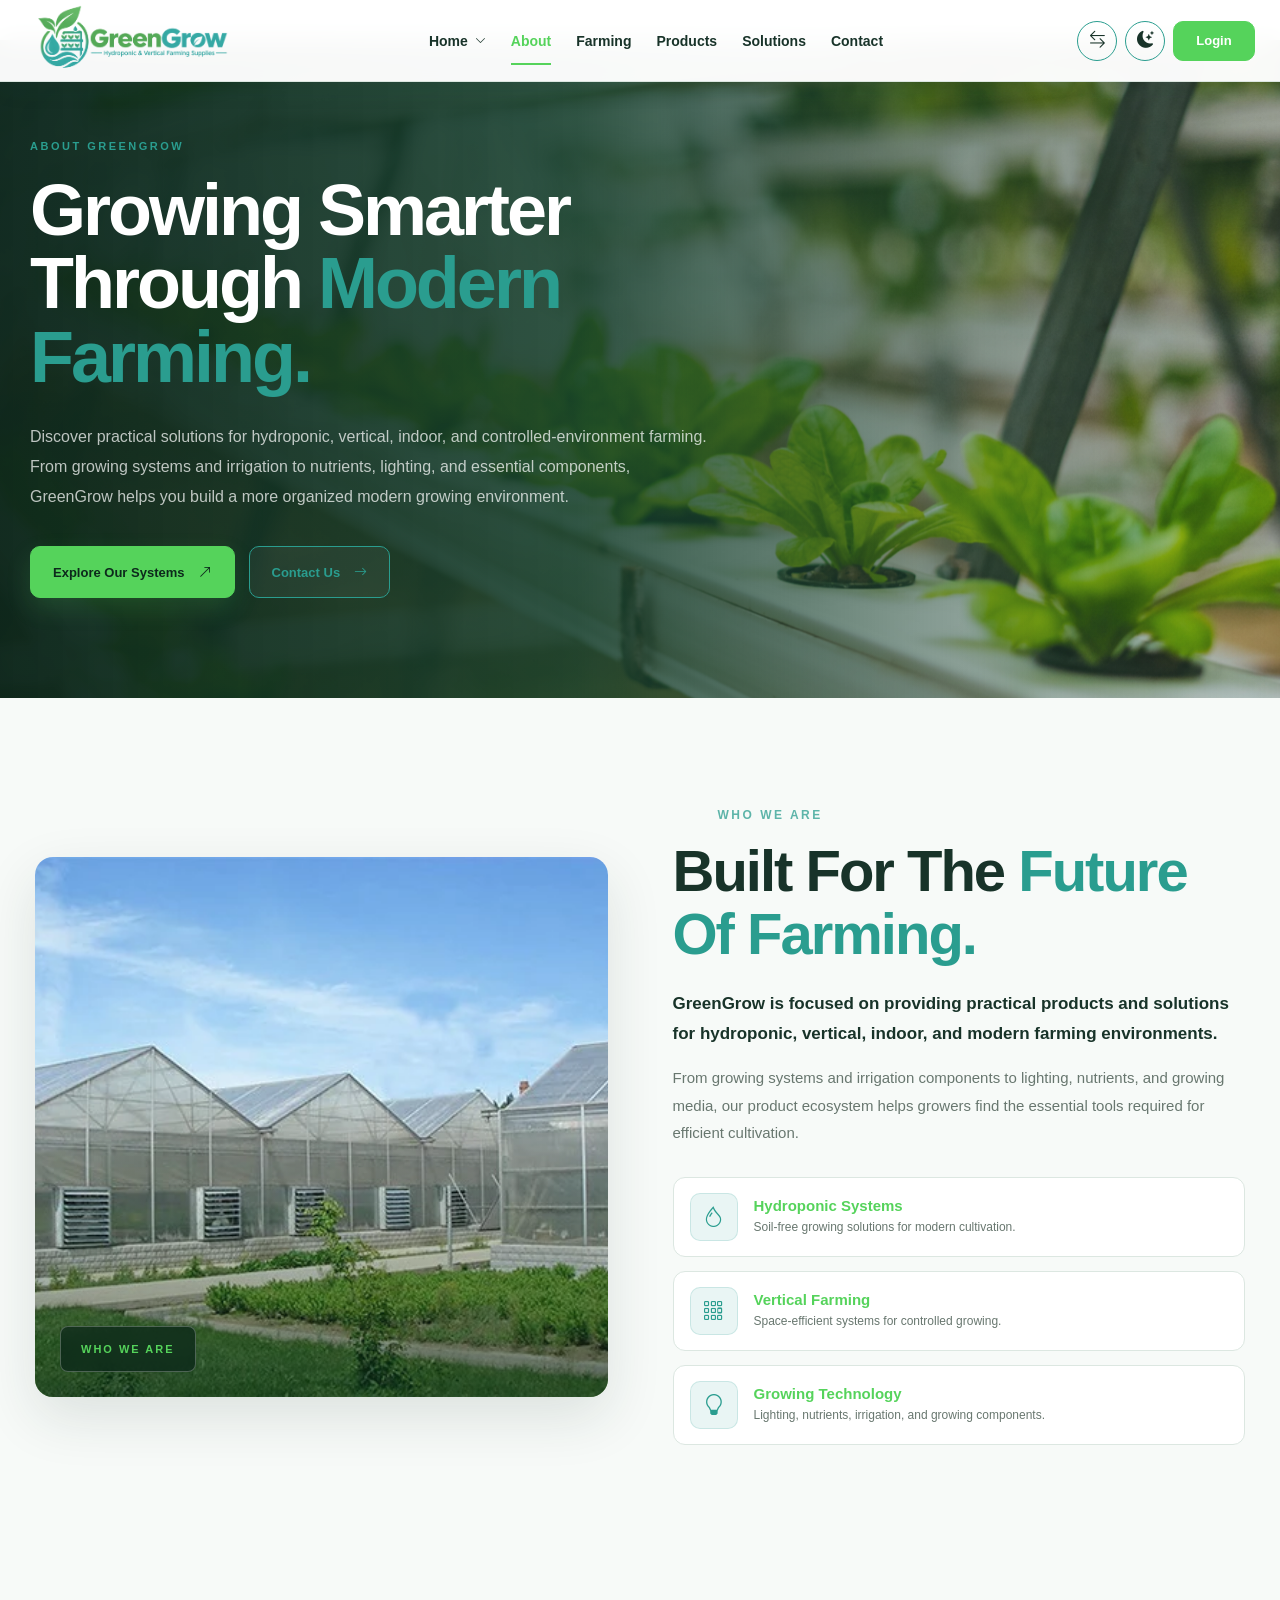
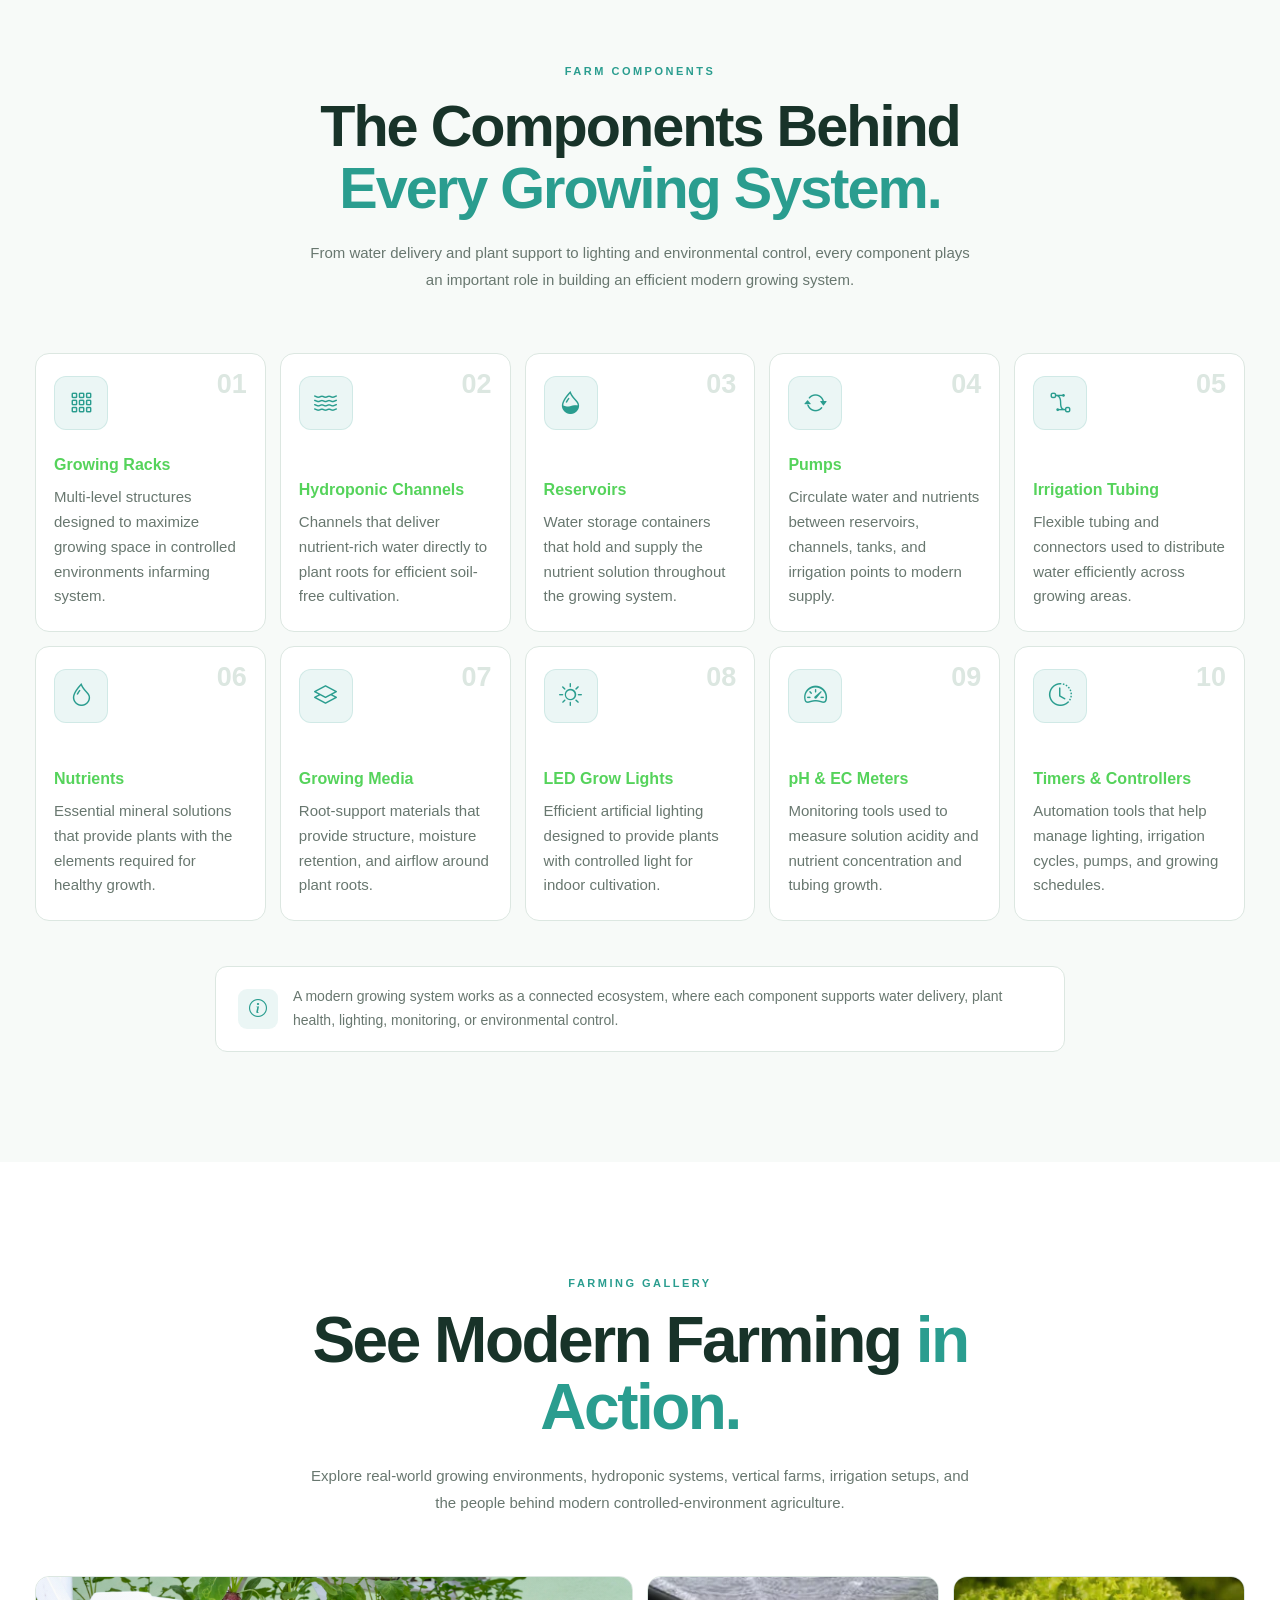
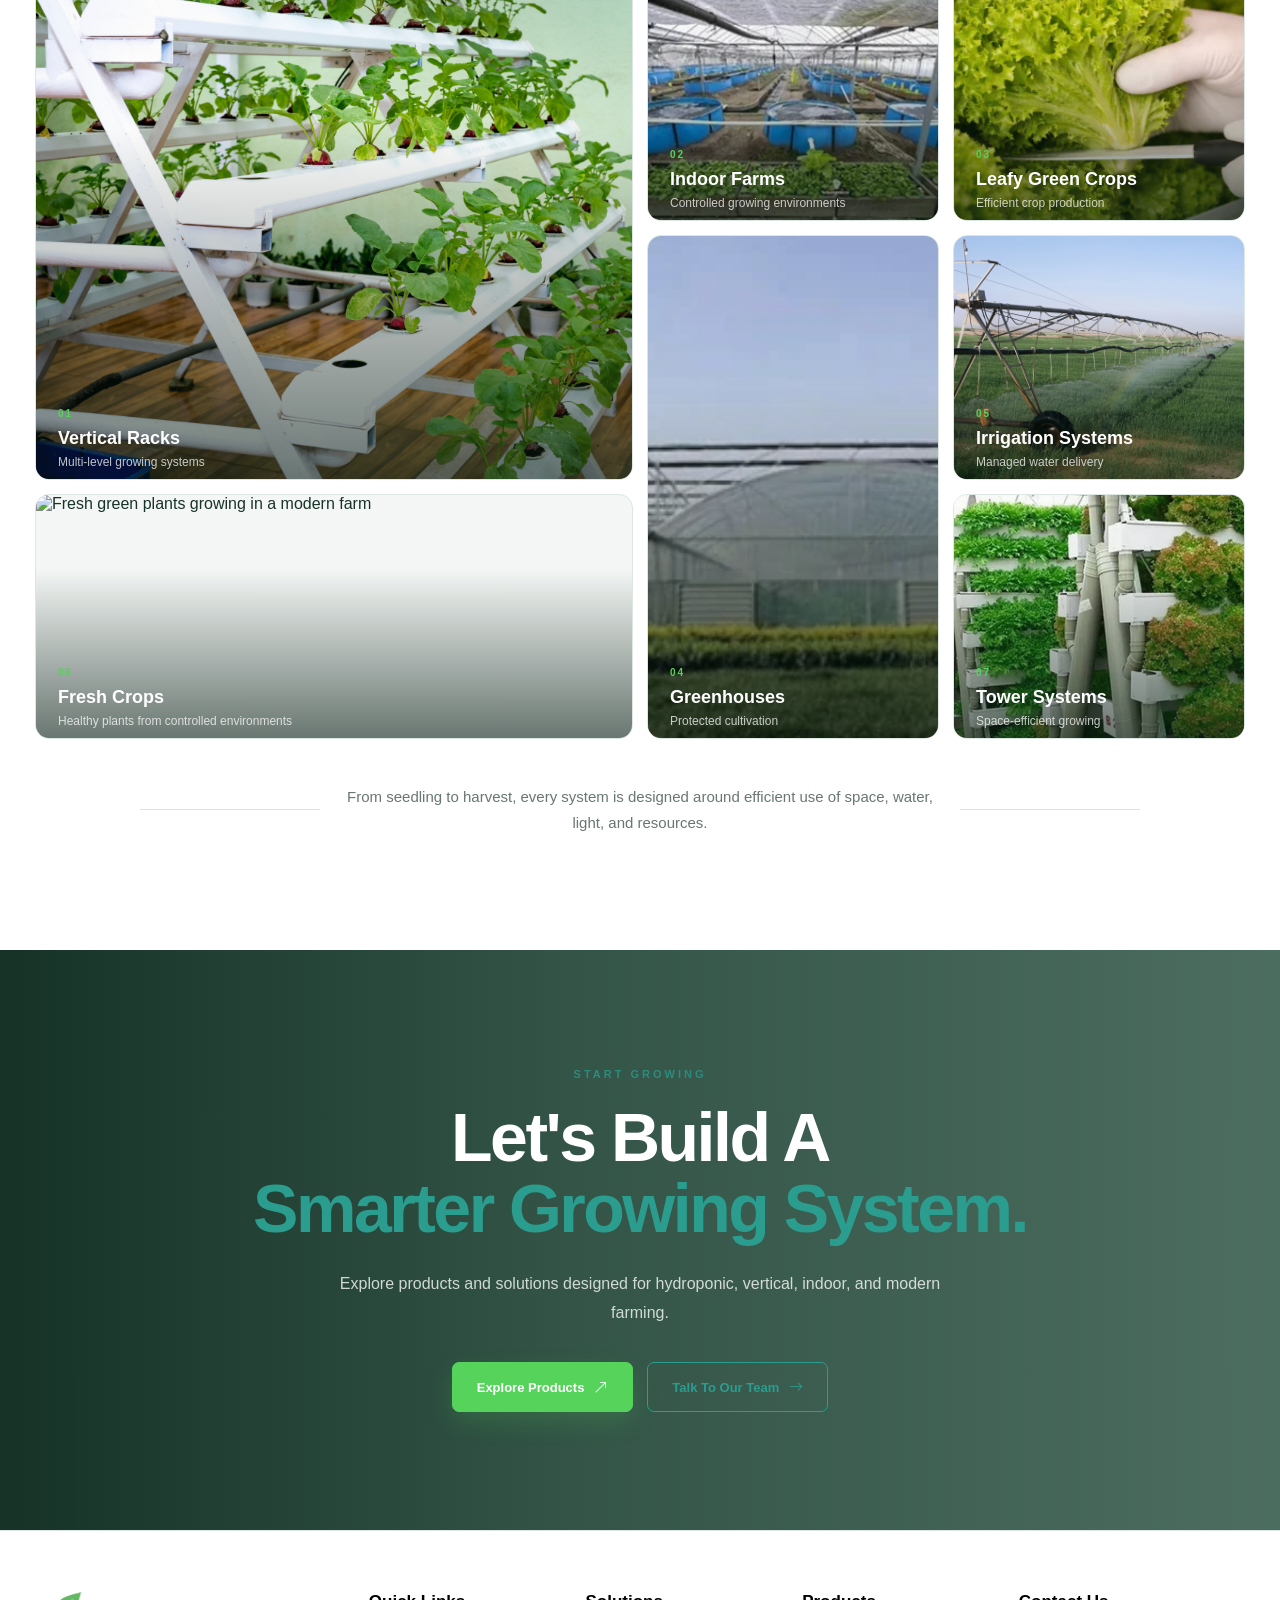
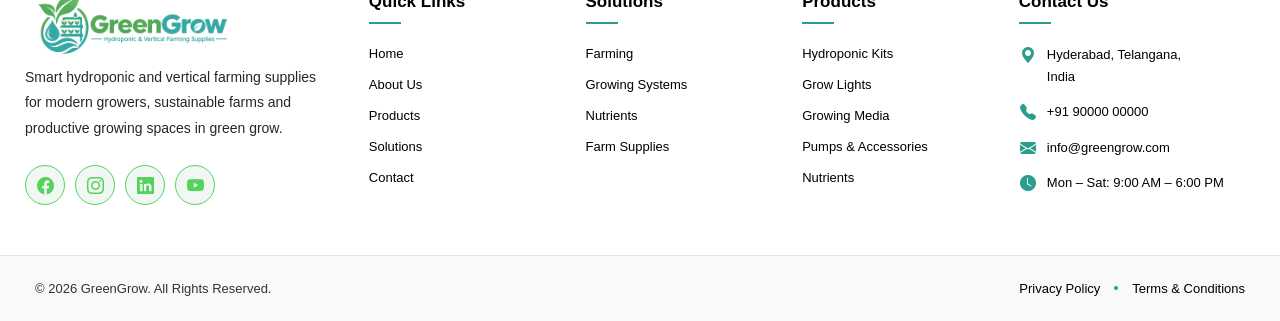
==== commit d3abff70: "first commit" ====
--- a/about.html
+++ b/about.html
@@ -6,7 +6,7 @@
     <meta name="viewport" content="width=device-width, initial-scale=1.0">
 
     <title>GreenGrow | Hydroponic & Vertical Farming Supplies</title>
-
+      <link rel="icon" type="image/png" href="images/logo-1.png">
    
     <link rel="stylesheet"
         href="https://cdn.jsdelivr.net/npm/bootstrap-icons@1.11.3/font/bootstrap-icons.min.css">
--- a/about.css
+++ b/about.css
@@ -620,8 +620,8 @@
 
     .brand-logo,
     .brand-logo img {
-        width: 245px;
-        height: 125;
+        width: 220px;
+        height: 120px;
         max-height: 62px;
         object-fit: contain;
     }
@@ -646,8 +646,8 @@
 
     .brand-logo,
     .brand-logo img {
-        width: 235px;
-        height: 130;
+        width: 210px;
+        height: 110px;
        
         object-fit: contain;
     }
@@ -677,8 +677,8 @@
 
     .brand-logo,
     .brand-logo img {
-        width: 235px;
-        height: 130;
+        width: 200px;
+        height: 100px;
        
         object-fit: contain;
     }
@@ -1204,6 +1204,745 @@
 }
 
 
+
+
+
+
+
+@media (min-width: 361px) and (max-width: 480px) {
+
+    .main-header {
+        height: 66px;
+    }
+
+    body {
+        padding-top: 66px;
+    }
+
+    .header-container {
+        height: 66px;
+        width: 100%;
+        padding: 0 10px;
+        gap: 5px;
+    }
+
+    .brand-logo {
+        min-width: 0;
+        flex-shrink: 1;
+    }
+
+    .brand-logo img {
+        width: 190px;
+        height: 95px;
+       
+        object-fit: contain;
+    }
+
+    .header-actions {
+        margin-left: auto;
+        gap: 4px;
+    }
+
+    .header-icon,
+    .menu-toggle {
+        width: 34px;
+        height: 34px;
+        min-width: 34px;
+    }
+
+    .nav-menu {
+        top: 66px;
+
+        width: 100%;
+
+        /*
+           NO 100vh HEIGHT
+        */
+        height: auto;
+        max-height: calc(100vh - 66px);
+
+        padding: 0 8px 16px;
+
+        overflow-y: auto;
+    }
+
+    .nav-link,
+    .nav-dropdown-toggle {
+        height: 46px;
+        min-height: 46px;
+
+        font-size: 12px;
+    }
+
+    .dropdown-link {
+        height: 40px;
+        min-height: 40px;
+
+        font-size: 12px;
+    }
+
+    .mobile-login {
+        height: 42px;
+        min-height: 42px;
+
+        margin-top: 14px;
+
+        font-size: 12px;
+    }
+}
+
+
+@media (min-width: 367px) and (max-width: 667px) {
+
+
+    html,
+    body {
+        width: 100%;
+        max-width: 100%;
+        overflow-x: hidden;
+    }
+
+    body {
+        padding-top: 62px;
+    }
+
+
+    .main-header {
+        position: fixed;
+
+        top: 0;
+        left: 0;
+        right: 0;
+
+        width: 100%;
+        height: 62px;
+
+        z-index: 99999;
+
+        background: var(--header-bg);
+
+        box-sizing: border-box;
+    }
+
+
+
+    .header-container {
+        position: relative;
+
+        display: flex;
+        align-items: center;
+
+        width: 100%;
+        height: 62px;
+
+        padding: 0 10px;
+
+        gap: 5px;
+
+        box-sizing: border-box;
+    }
+
+
+
+    .brand-logo {
+        display: flex;
+        align-items: center;
+
+        flex: 1 1 auto;
+
+        min-width: 0;
+
+        height: 62px;
+
+        overflow: hidden;
+
+        box-sizing: border-box;
+    }
+
+
+    .brand-logo img {
+        display: block;
+
+        width: 165px;
+        max-width: 100%;
+
+        height: auto;
+        max-height: 52px;
+
+        object-fit: contain;
+
+        object-position: left center;
+    }
+
+
+
+    .header-actions {
+        display: flex !important;
+
+        align-items: center;
+        justify-content: flex-end;
+
+        gap: 4px;
+
+        margin-left: auto;
+
+        flex: 0 0 auto;
+
+        flex-shrink: 0;
+
+        height: 62px;
+
+        box-sizing: border-box;
+    }
+
+    .login-button {
+        display: none !important;
+    }
+
+
+
+    .header-icon {
+        display: inline-flex !important;
+
+        align-items: center;
+        justify-content: center;
+
+        width: 34px;
+        height: 34px;
+
+        min-width: 34px;
+        min-height: 34px;
+
+        max-width: 34px;
+        max-height: 34px;
+
+        padding: 0;
+        margin: 0;
+
+        flex: 0 0 34px;
+
+        border-radius: 50%;
+
+        box-sizing: border-box;
+    }
+
+
+    .header-icon i {
+        display: block !important;
+
+        font-size: 14px;
+
+        line-height: 1;
+
+        visibility: visible !important;
+        opacity: 1 !important;
+    }
+
+
+    .menu-toggle {
+        display: inline-flex !important;
+
+        align-items: center;
+        justify-content: center;
+
+        width: 34px;
+        height: 34px;
+
+        min-width: 34px;
+        min-height: 34px;
+
+        max-width: 34px;
+        max-height: 34px;
+
+        padding: 0;
+        margin: 0;
+
+        flex: 0 0 34px;
+
+        border: 1px solid var(--border);
+
+        border-radius: 50%;
+
+        background: transparent;
+
+        color: var(--text);
+
+        cursor: pointer;
+
+        position: relative;
+
+        z-index: 100001;
+
+        box-sizing: border-box;
+    }
+
+
+    .menu-toggle i {
+        display: block !important;
+
+        font-size: 15px !important;
+
+        line-height: 1 !important;
+
+        color: var(--text) !important;
+
+        visibility: visible !important;
+        opacity: 1 !important;
+    }
+
+
+
+    .nav-menu {
+        position: fixed;
+
+        top: 62px;
+        left: 0;
+        right: 0;
+
+        width: 100%;
+
+        height: auto;
+
+        max-height: calc(100vh - 62px);
+
+        margin: 0;
+
+        padding: 0 10px 14px;
+
+        display: flex;
+
+        flex-direction: column;
+
+        align-items: stretch;
+
+        gap: 0;
+
+        background: var(--surface);
+
+        border-top: 1px solid var(--border);
+
+        overflow-x: hidden;
+        overflow-y: auto;
+
+        opacity: 0;
+
+        visibility: hidden;
+
+        pointer-events: none;
+
+        transform: translateY(-8px);
+
+        z-index: 100000;
+
+        box-sizing: border-box;
+
+        transition:
+            opacity .2s ease,
+            visibility .2s ease,
+            transform .2s ease;
+    }
+
+
+
+    .nav-menu.active {
+        opacity: 1;
+
+        visibility: visible;
+
+        pointer-events: auto;
+
+        transform: translateY(0);
+    }
+
+
+
+    .nav-link {
+        display: flex !important;
+
+        align-items: center;
+        justify-content: flex-start;
+
+        width: 100%;
+
+        height: 44px;
+        min-height: 44px;
+
+        margin: 0;
+        padding: 0 4px;
+
+        border-bottom: 1px solid var(--border);
+
+        font-size: 12px;
+        font-weight: 600;
+
+        line-height: 1;
+
+        text-decoration: none;
+
+        box-sizing: border-box;
+    }
+
+
+    .nav-link::after {
+        display: none !important;
+
+        content: none !important;
+    }
+
+
+    .nav-dropdown {
+        display: block !important;
+
+        width: 100%;
+
+        height: auto;
+
+        margin: 0;
+        padding: 0;
+
+        border: 0 !important;
+
+        box-sizing: border-box;
+    }
+
+
+
+    .nav-dropdown-toggle {
+        display: flex !important;
+
+        align-items: center;
+        justify-content: space-between;
+
+        width: 100%;
+
+        height: 44px;
+        min-height: 44px;
+
+        margin: 0;
+        padding: 0 4px;
+
+        background: transparent;
+
+        border: 0;
+        outline: none;
+
+        color: var(--text);
+
+        font-size: 12px;
+        font-weight: 600;
+
+        cursor: pointer;
+
+        box-sizing: border-box;
+
+        transition:
+            color .2s ease,
+            background .2s ease;
+    }
+
+
+    .nav-dropdown-toggle span {
+        display: block;
+
+        flex: 1;
+
+        text-align: left;
+    }
+
+
+    /* Remove default arrow */
+    .nav-dropdown-toggle::after {
+        display: none !important;
+
+        content: none !important;
+    }
+
+
+
+    .nav-dropdown-toggle i {
+        display: inline-flex !important;
+
+        align-items: center;
+        justify-content: center;
+
+        width: 20px;
+        height: 20px;
+
+        min-width: 20px;
+
+        color: var(--primary);
+
+        font-size: 11px;
+
+        line-height: 1;
+
+        transform: rotate(0deg);
+
+        transition: transform .2s ease;
+    }
+
+
+    .nav-dropdown.open .nav-dropdown-toggle i {
+        transform: rotate(180deg);
+    }
+
+
+
+    .dropdown-menu {
+        position: static !important;
+
+        display: none !important;
+
+        width: 100% !important;
+
+        min-width: 0 !important;
+
+        height: auto !important;
+
+        margin: 0 !important;
+        padding: 0 !important;
+
+        background: var(--surface) !important;
+
+        border: 0 !important;
+
+        border-radius: 0 !important;
+
+        box-shadow: none !important;
+
+        opacity: 1 !important;
+
+        visibility: visible !important;
+
+        transform: none !important;
+
+        box-sizing: border-box;
+    }
+
+
+    .nav-dropdown.open .dropdown-menu {
+        display: block !important;
+    }
+
+    .dropdown-link {
+        display: flex !important;
+
+        align-items: center;
+
+        justify-content: flex-start;
+
+        width: 100%;
+
+        height: 38px;
+
+        min-height: 38px;
+
+        margin: 0;
+
+        padding: 0 20px;
+
+        border-top: 1px solid var(--border);
+
+        color: var(--text);
+
+        font-size: 11px;
+
+        font-weight: 500;
+
+        text-decoration: none;
+
+        box-sizing: border-box;
+
+        transition:
+            color .2s ease,
+            background .2s ease,
+            padding .2s ease;
+    }
+
+
+    .dropdown-link:hover {
+        color: var(--primary);
+
+        background: rgba(85, 211, 91, 0.06);
+
+        padding-left: 24px;
+    }
+
+
+
+    .mobile-login {
+        display: flex !important;
+
+        align-items: center;
+        justify-content: center;
+
+        width: 100%;
+
+        height: 40px;
+
+        min-height: 40px;
+
+        margin-top: 10px;
+
+        padding: 0 12px;
+
+        background: var(--primary);
+
+        color: #ffffff !important;
+
+        border: 1px solid var(--primary);
+
+        font-size: 12px;
+
+        font-weight: 700;
+
+        text-decoration: none;
+
+        box-sizing: border-box;
+    }
+
+
+    html[dir="rtl"] .header-container {
+        direction: rtl;
+    }
+
+
+    html[dir="rtl"] .brand-logo {
+        order: 2;
+    }
+
+
+    html[dir="rtl"] .header-actions {
+        order: 1;
+
+        margin-left: 0;
+        margin-right: auto;
+
+        /*
+         * Keep icons in normal LTR order
+         * so they don't visually reverse.
+         */
+        direction: ltr;
+    }
+
+
+    html[dir="rtl"] .brand-logo img {
+        object-position: right center;
+    }
+
+
+
+    html[dir="rtl"] .nav-menu {
+        direction: rtl;
+
+        text-align: right;
+    }
+
+
+    html[dir="rtl"] .nav-link {
+        justify-content: flex-end;
+
+        text-align: right;
+    }
+
+
+    html[dir="rtl"] .nav-dropdown-toggle {
+        direction: rtl;
+
+        text-align: right;
+    }
+
+
+    html[dir="rtl"] .nav-dropdown-toggle span {
+        text-align: right;
+    }
+
+
+    html[dir="rtl"] .dropdown-link {
+        direction: rtl;
+
+        justify-content: flex-end;
+
+        padding-left: 20px;
+        padding-right: 20px;
+
+        text-align: right;
+    }
+
+
+    html[dir="rtl"] .dropdown-link:hover {
+        padding-left: 20px;
+
+        padding-right: 24px;
+    }
+
+
+
+    [data-theme="dark"] .menu-toggle {
+        background: transparent;
+
+        color: var(--text);
+
+        border-color: var(--border);
+    }
+
+
+    [data-theme="dark"] .menu-toggle i {
+        color: var(--text) !important;
+    }
+
+
+    [data-theme="dark"] .nav-menu {
+        background: var(--surface);
+
+        border-color: var(--border);
+    }
+
+
+    [data-theme="dark"] .nav-dropdown-toggle {
+        background: transparent;
+
+        color: var(--text);
+    }
+
+
+    [data-theme="dark"] .dropdown-menu {
+        background: var(--surface) !important;
+    }
+
+
+    [data-theme="dark"] .dropdown-link {
+        background: rgba(255, 255, 255, 0.025);
+
+        color: var(--text);
+
+        border-color: var(--border);
+    }
+
+
+    [data-theme="dark"] .dropdown-link:hover {
+        background: rgba(85, 211, 91, 0.08);
+
+        color: var(--primary);
+    }
+
+
+    .header-container > .brand-logo {
+        flex-shrink: 1;
+    }
+
+
+    .header-container > .header-actions {
+        flex-shrink: 0;
+    }
+
+
+    .header-container > .nav-menu {
+        flex: none;
+    }
+}
+
+
 @media (max-width: 360px) {
 
 
@@ -2202,8 +2941,8 @@
 @media (min-width: 1400px) {
 
     .footer-container {
-        padding-left: 45px;
-        padding-right: 45px;
+        padding-left: 35px;
+        padding-right: 35px;
 
         grid-template-columns:
             1.8fr
@@ -2216,8 +2955,8 @@
     }
 
     .footer-logo img {
-        width: 245px;
-        height: 125px;
+        width: 220px;
+        height: 120px;
     }
 
     .footer-brand > p {
@@ -2249,7 +2988,7 @@
 @media (max-width: 1399px) and (min-width: 1200px) {
 
     .footer-container {
-        padding: 60px 35px 50px;
+        padding: 60px 25px 50px;
 
         grid-template-columns:
             1.7fr
@@ -2262,8 +3001,8 @@
     }
 
     .footer-logo img {
-        width: 235px;
-        height: 120px;
+        width: 210px;
+        height: 110px;
     }
 
     .footer-brand > p {
@@ -2304,7 +3043,7 @@
 @media (max-width: 1199px) and (min-width: 1025px) {
 
     .footer-container {
-        padding: 55px 25px 45px;
+        padding: 55px 20px 45px;
 
         grid-template-columns:
             1.5fr
@@ -2322,8 +3061,8 @@
     }
 
     .footer-logo img {
-        width: 235px;
-        height: 130px;
+        width: 200px;
+        height: 100px;
     }
 
     .footer-brand > p {
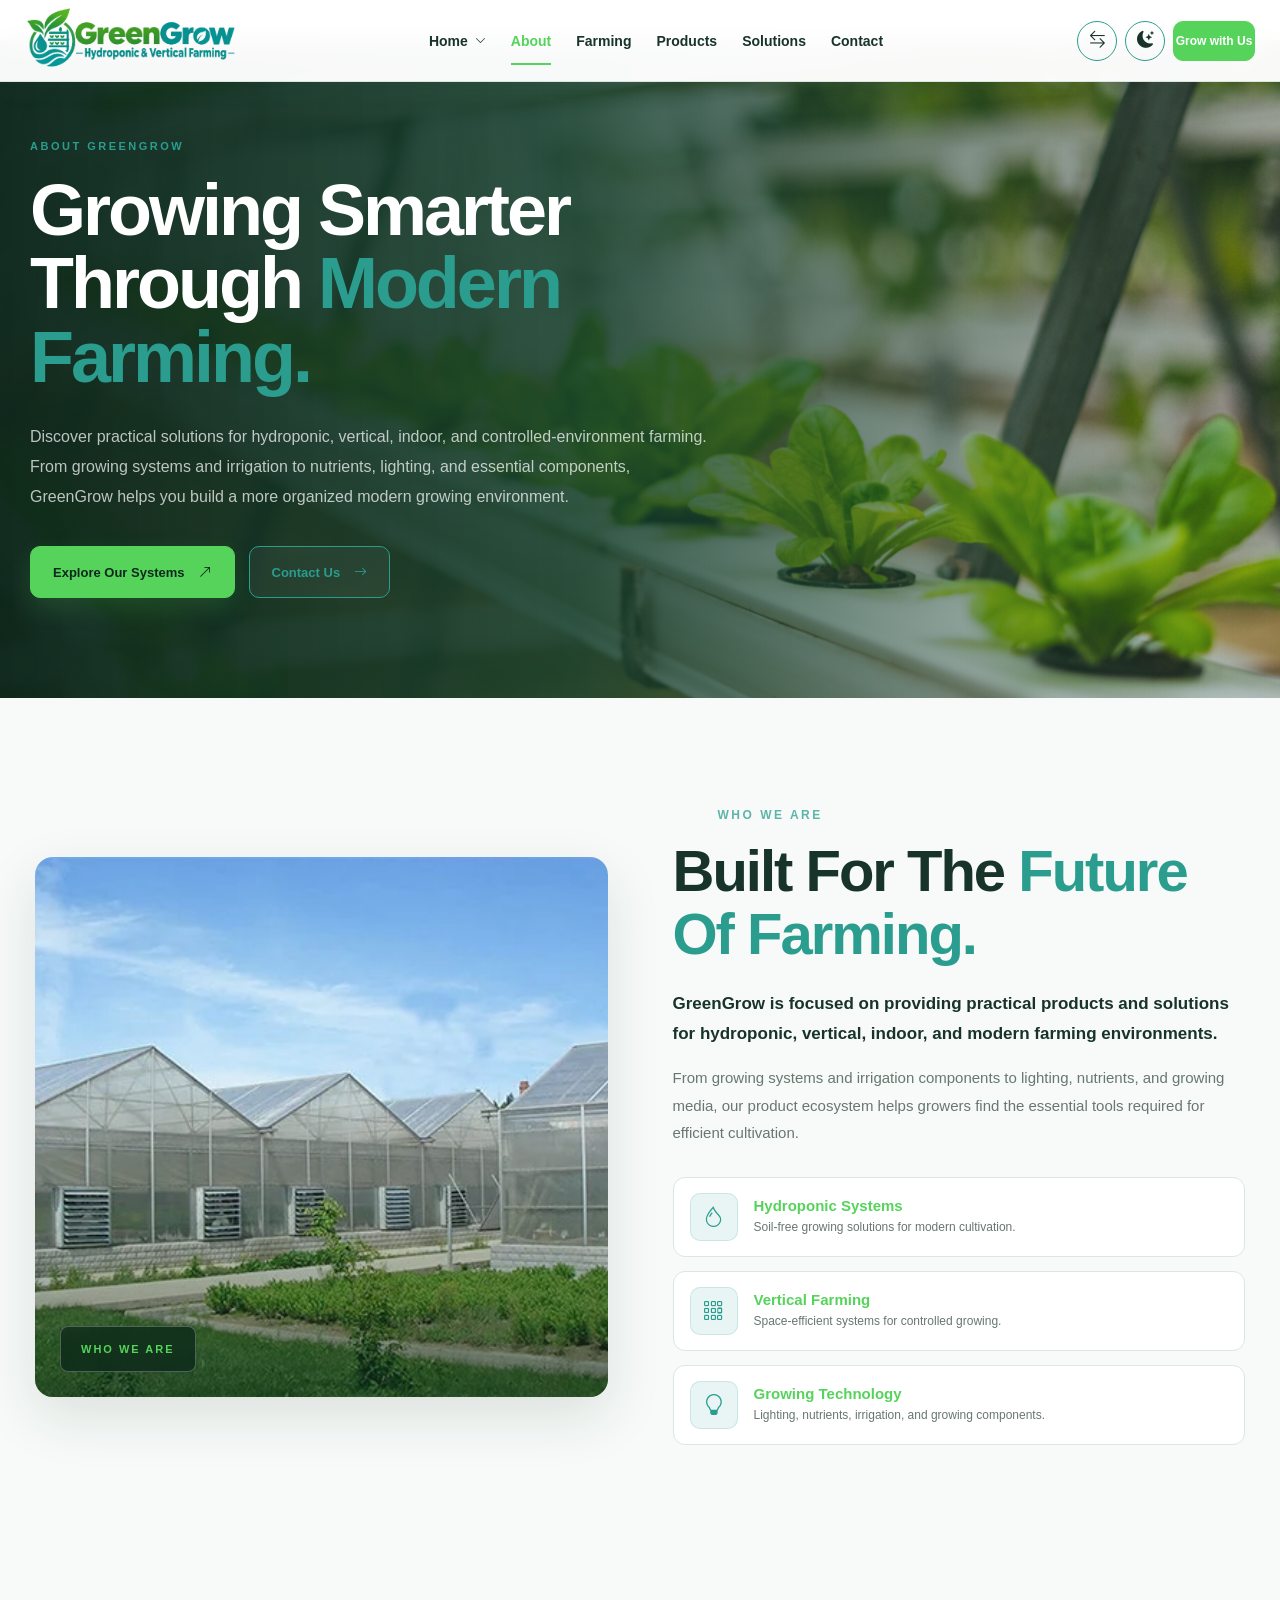
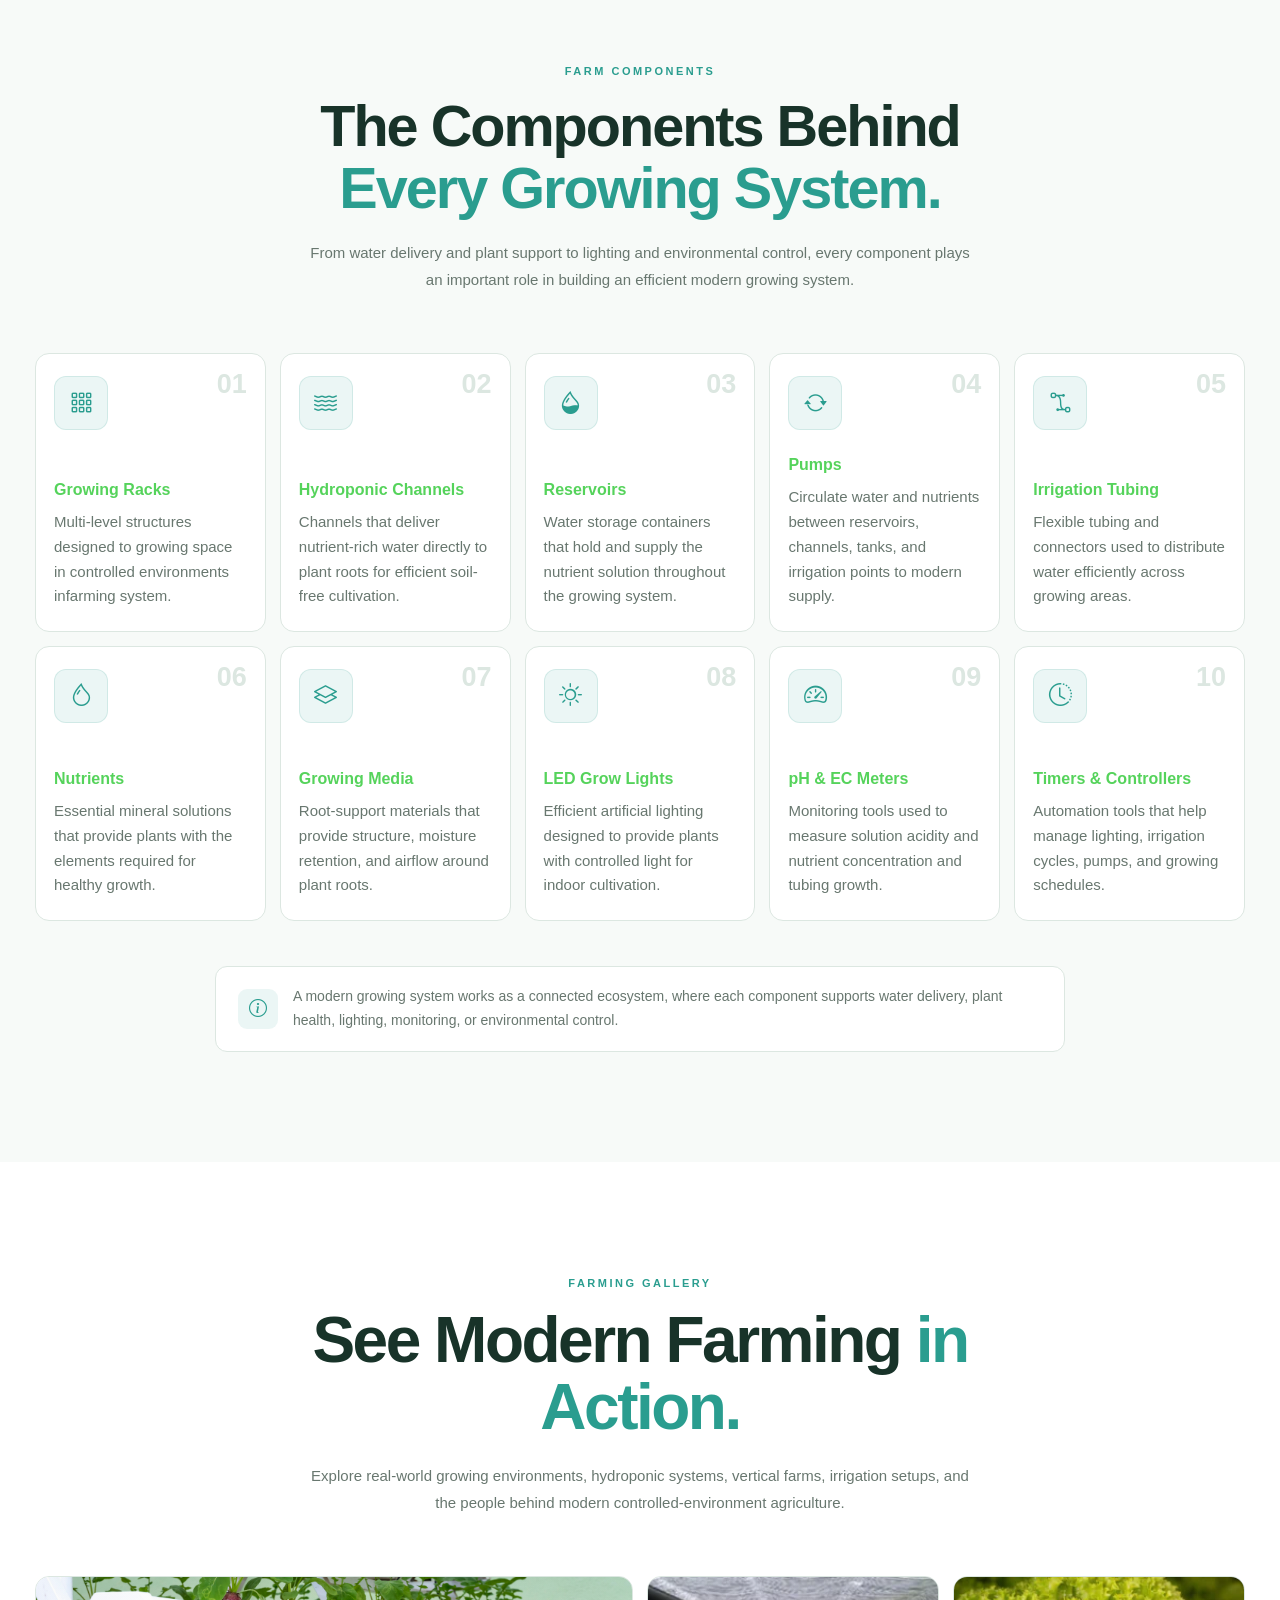
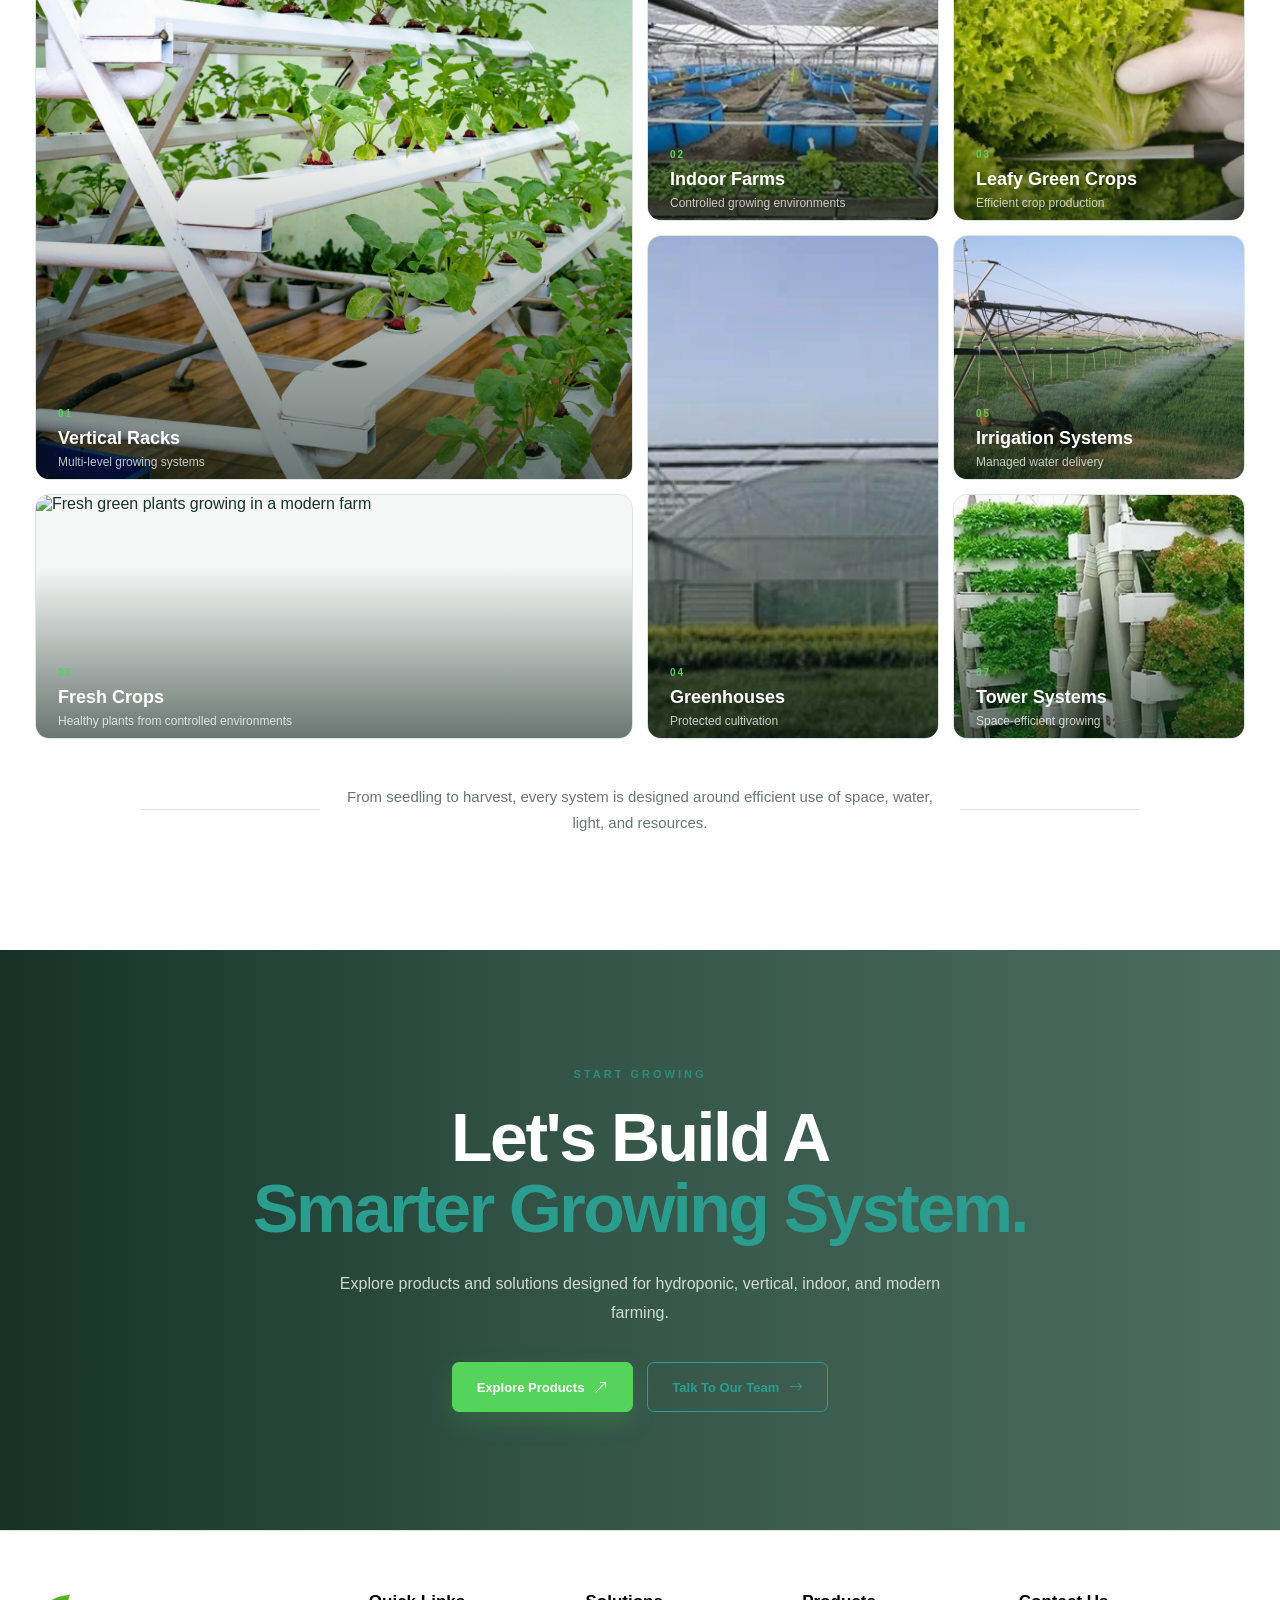
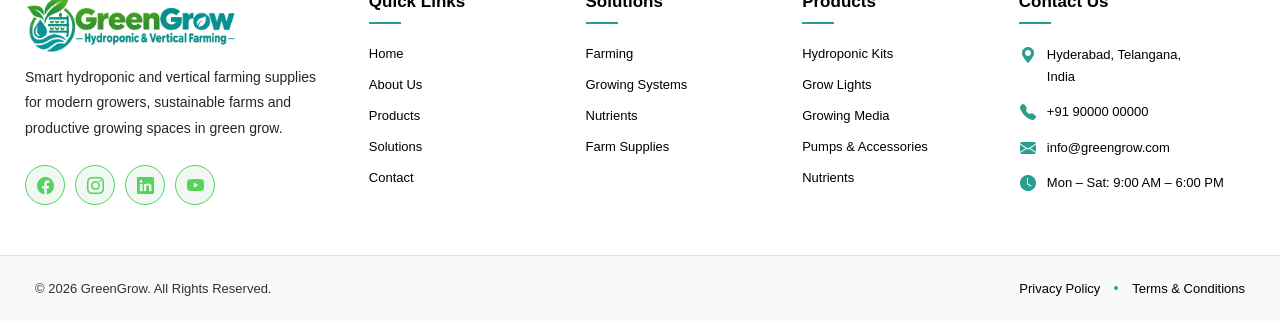
==== commit 3730e395: "first commit" ====
--- a/about.html
+++ b/about.html
@@ -24,7 +24,7 @@
 
            
             <a href="index.html" class="brand-logo">
-                <img src="images/logo-1.png"
+                <img src="images/logo-5.png"
                     alt="GreenGrow Hydroponic and Vertical Farming Supplies">
             </a>
 
@@ -91,8 +91,8 @@
 
 
                 
-                <a href="login.html" class="mobile-login">
-                   Login
+                <a href="contact.html" class="mobile-login">
+                   Grow with Us
                 </a>
 
             </nav>
@@ -127,8 +127,8 @@
 
                 </button>
                  <!-- LOGIN -->
-                <a href="login.html" class="login-button">
-                  Login
+                <a href="contact.html" class="login-button">
+                  Grow with Us
                 </a>
 
 
@@ -374,7 +374,7 @@
                 <div class="farm-component-content">
                     <h3>Growing Racks</h3>
                     <p>
-                        Multi-level structures designed to maximize
+                        Multi-level structures designed to 
                         growing space in controlled environments infarming system.
                     </p>
                 </div>
@@ -874,7 +874,7 @@
         <div class="footer-brand">
 
             <a href="index.html" class="footer-logo">
-                <img src="images/logo-1.png"
+                <img src="images/logo-5.png"
                      alt="GreenGrow Hydroponic and Vertical Farming Supplies">
             </a>
 
@@ -1059,13 +1059,13 @@
 
             <div class="footer-legal">
 
-                <a href="privacy-policy.html">
+                <a href="#">
                     Privacy Policy
                 </a>
 
                 <span></span>
 
-                <a href="terms.html">
+                <a href="#">
                     Terms & Conditions
                 </a>
 
--- a/about.css
+++ b/about.css
@@ -434,24 +434,35 @@
 }
 
 
+
 .login-button {
-    width: 86px;
+    width: 120px;
     height: 40px;
 
     display: inline-flex;
     align-items: center;
     justify-content: center;
 
+    padding: 10px 15px;
+
     background: var(--primary);
     color: #FFFFFF;
 
     border: 1px solid var(--primary);
     border-radius: 10px;
 
-    font-size: 13px;
+    font-size: 12px;
     font-weight: 700;
+    line-height: 1;
+
+    text-decoration: none;
+
+    white-space: nowrap;
+    overflow: hidden;
 
     cursor: pointer;
+
+    box-sizing: border-box;
 
     transition:
         background var(--transition),
@@ -460,8 +471,6 @@
         box-shadow var(--transition);
 }
 
-
-
 .login-button:hover {
     background: var(--secondary);
     border-color: var(--secondary);
@@ -471,6 +480,7 @@
     box-shadow:
         0 8px 20px rgba(42, 157, 143, 0.20);
 }
+
 /* Medium */
 @media (max-width:1199px){
     .login-button{
@@ -708,61 +718,222 @@
 }
 
 
-@media (min-width: 769px) and (max-width: 1024px) {
+@media (min-width: 768px) and (max-width: 1024px) {
+
 
     .main-header {
-        height: 70px;
-    }
-
-    body {
-        padding-top: 70px;
-    }
-
-    .header-container {
-        height: 70px;
-        padding: 0 18px;
-        gap: 12px;
-    }
-
-    .brand-logo,
-    .brand-logo img {
-        width: 200px;
-        height: 100;
-       
-        object-fit: contain;
-    }
-
-    /*
-       Mobile-style navigation on tablet
-       Height is AUTO to prevent white space
-    */
-
-    .nav-menu {
         position: fixed;
-
-        top: 70px;
+        top: 0;
         left: 0;
         right: 0;
-
         width: 100%;
-
-        height: auto;
-        max-height: calc(100vh - 70px);
-
-        padding: 0 14px 18px;
-
-        background: var(--surface);
-        border-top: 1px solid var(--border);
+        height: 68px;
+        z-index: 99999;
+        box-sizing: border-box;
+    }
+
+    .header-container {
+        position: relative;
+        width: 100%;
+        height: 68px;
+        padding: 0 18px;
+        margin: 0;
 
         display: flex;
+        align-items: center;
+        justify-content: space-between;
+
+        gap: 12px;
+        box-sizing: border-box;
+    }
+
+
+    .header-container > .brand-logo {
+        display: flex;
+        align-items: center;
+        justify-content: flex-start;
+
+        width: 180px;
+        height: 68px;
+
+        flex: 0 1 180px;
+        min-width: 0;
+
+        margin: 0;
+        padding: 0;
+
+        position: relative;
+        z-index: 100001;
+
+        box-sizing: border-box;
+    }
+
+    .brand-logo img {
+        display: block;
+
+        width: 180px;
+        height: 92px;
+
+        max-width: 100%;
+
+        object-fit: contain;
+        object-position: left center;
+    }
+
+
+
+    .header-actions {
+        display: flex;
+        align-items: center;
+        justify-content: flex-end;
+
+        gap: 7px;
+
+        flex: 0 0 auto;
+
+        margin: 0;
+        padding: 0;
+
+        position: relative;
+        z-index: 100001;
+    }
+
+
+
+    .header-icon {
+        display: inline-flex !important;
+
+        width: 34px;
+        height: 34px;
+
+        min-width: 34px;
+        min-height: 34px;
+
+        max-width: 34px;
+        max-height: 34px;
+
+        flex: 0 0 34px;
+
+        padding: 0;
+        margin: 0;
+
+        align-items: center;
+        justify-content: center;
+
+        border-radius: 50%;
+
+        border: 1px solid var(--border);
+
+        background: transparent;
+
+        color: var(--text);
+
+        cursor: pointer;
+
+        box-sizing: border-box;
+    }
+
+    .header-icon i {
+        display: inline-flex !important;
+
+        align-items: center;
+        justify-content: center;
+
+        font-size: 13px !important;
+        line-height: 1 !important;
+
+        color: var(--text) !important;
+
+        visibility: visible !important;
+        opacity: 1 !important;
+    }
+
+
+
+    .menu-toggle {
+        display: inline-flex !important;
+
+        width: 34px;
+        height: 34px;
+
+        min-width: 34px;
+        min-height: 34px;
+
+        max-width: 34px;
+        max-height: 34px;
+
+        flex: 0 0 34px;
+
+        padding: 0;
+        margin: 0;
+
+        align-items: center;
+        justify-content: center;
+
+        border-radius: 50%;
+
+        border: 1px solid var(--border);
+
+        background: transparent;
+
+        color: var(--text);
+
+        cursor: pointer;
+
+        position: relative;
+        z-index: 100001;
+
+        box-sizing: border-box;
+    }
+
+    .menu-toggle i {
+        display: inline-flex !important;
+
+        align-items: center;
+        justify-content: center;
+
+        font-size: 15px !important;
+        line-height: 1 !important;
+
+        color: var(--text) !important;
+
+        visibility: visible !important;
+        opacity: 1 !important;
+    }
+
+
+    .main-header .nav-menu {
+        position: fixed !important;
+
+        top: 68px !important;
+        left: 0 !important;
+        right: 0 !important;
+        bottom: auto !important;
+
+        width: 100% !important;
+        height: auto !important;
+
+        max-height: calc(100vh - 68px);
+
+        padding: 0 18px 16px !important;
+        margin: 0 !important;
+
+        display: flex;
+
         flex-direction: column;
         align-items: stretch;
         justify-content: flex-start;
 
         gap: 0;
 
+        overflow-x: hidden;
         overflow-y: auto;
-        overflow-x: hidden;
+
+        background: var(--surface) !important;
+
+        border-top: 1px solid var(--border);
+
+        box-shadow: 0 15px 35px rgba(0, 0, 0, .12);
 
         opacity: 0;
         visibility: hidden;
@@ -770,137 +941,459 @@
 
         transform: translateY(-8px);
 
+        z-index: 100000;
+
+        box-sizing: border-box;
+
         transition:
-            opacity var(--transition),
-            visibility var(--transition),
-            transform var(--transition);
-
-        z-index: 999;
-    }
-
-    .nav-menu.active {
+            opacity .2s ease,
+            visibility .2s ease,
+            transform .2s ease;
+    }
+
+    .main-header .nav-menu.active {
         opacity: 1;
         visibility: visible;
         pointer-events: auto;
         transform: translateY(0);
     }
 
-    .nav-link {
-        width: 100%;
-        height: 50px;
-        min-height: 50px;
-
-        padding: 0 4px;
-
-        display: flex;
+
+
+    .main-header .nav-menu > .nav-link {
+        position: relative !important;
+
+        top: auto !important;
+        right: auto !important;
+        bottom: auto !important;
+        left: auto !important;
+
+        display: flex !important;
+
+        width: 100% !important;
+
+        height: 46px;
+        min-height: 46px;
+
+        padding: 0 8px !important;
+        margin: 0 !important;
+
         align-items: center;
         justify-content: flex-start;
 
+        border: 0;
         border-bottom: 1px solid var(--border);
 
+        background: transparent;
+
+        color: var(--text);
+
         font-size: 13px;
-    }
-
-    .nav-link::after {
-        display: none;
-    }
-
-    .nav-dropdown {
-        width: 100%;
-        height: auto;
-        border-bottom: 1px solid var(--border);
-    }
-
-    .nav-dropdown-toggle {
-        width: 100%;
-        height: 50px;
-        min-height: 50px;
-
-        padding: 0 4px;
-
-        display: flex;
+        font-weight: 600;
+
+        line-height: 1;
+
+        text-align: left;
+        text-decoration: none;
+
+        box-sizing: border-box;
+
+        transition:
+            color .2s ease,
+            background .2s ease;
+    }
+
+    .main-header .nav-link::after {
+        display: none !important;
+        content: none !important;
+    }
+
+
+
+    .main-header .nav-menu > .nav-link.active {
+        color: var(--primary) !important;
+
+        background: rgba(85, 211, 91, .06);
+
+        font-weight: 700;
+
+        border-bottom: 2px solid var(--primary) !important;
+    }
+
+
+
+    .main-header .nav-dropdown {
+        position: relative !important;
+
+        display: block !important;
+
+        width: 100% !important;
+        height: auto !important;
+
+        margin: 0 !important;
+        padding: 0 !important;
+
+        border: 0 !important;
+
+        box-sizing: border-box;
+    }
+
+
+    .main-header .nav-dropdown-toggle {
+        position: relative;
+
+        display: flex !important;
+
+        width: 100% !important;
+
+        height: 46px;
+        min-height: 46px;
+
+        padding: 0 8px !important;
+        margin: 0 !important;
+
         align-items: center;
         justify-content: space-between;
 
+        background: transparent !important;
+
+        border: 0 !important;
+
+        border-bottom: 1px solid var(--border) !important;
+
+        color: var(--text);
+
+        font-family: inherit;
+
         font-size: 13px;
-    }
-
-    .nav-dropdown-toggle::after {
-        display: none;
-    }
-
-    .dropdown-menu {
-        position: static;
-
-        width: 100%;
-        min-width: 0;
-
-        height: auto;
-
-        margin: 0;
-        padding: 0;
-
-        border: 0;
-        box-shadow: none;
-
-        background: transparent;
-
-        opacity: 1;
-        visibility: visible;
-        transform: none;
-
-        display: none;
-    }
-
-    .nav-dropdown.open .dropdown-menu {
+        font-weight: 600;
+
+        line-height: 1;
+
+        cursor: pointer;
+
+        box-sizing: border-box;
+
+        transition:
+            color .2s ease,
+            background .2s ease;
+    }
+
+
+
+    .main-header .nav-dropdown.open
+    .nav-dropdown-toggle {
+        color: var(--primary) !important;
+
+        background: rgba(85, 211, 91, .06);
+
+        font-weight: 700;
+
+        border-bottom: 2px solid var(--primary) !important;
+    }
+
+
+
+    .main-header .nav-dropdown-toggle span {
         display: block;
-    }
-
-    .dropdown-link {
-        width: 100%;
+
+        flex: 1;
+
+        text-align: left;
+    }
+
+
+
+    .main-header .nav-dropdown-toggle i {
+        display: inline-flex !important;
+
+        width: 20px;
+        height: 20px;
+
+        min-width: 20px;
+
+        flex: 0 0 20px;
+
+        align-items: center;
+        justify-content: center;
+
+        margin: 0 2px 0 10px;
+
+        color: var(--text) !important;
+
+        font-size: 11px !important;
+        line-height: 1 !important;
+
+        visibility: visible !important;
+        opacity: 1 !important;
+
+        transition:
+            transform .25s ease,
+            color .2s ease;
+    }
+
+    .main-header .nav-dropdown.open
+    .nav-dropdown-toggle i {
+        transform: rotate(180deg);
+
+        color: var(--primary) !important;
+    }
+
+    .main-header .nav-dropdown-toggle::after {
+        display: none !important;
+        content: none !important;
+    }
+
+
+
+    .main-header .dropdown-menu {
+        position: static !important;
+
+        top: auto !important;
+        left: auto !important;
+        right: auto !important;
+        bottom: auto !important;
+
+        display: none !important;
+
+        width: 100% !important;
+        min-width: 100% !important;
+
+        height: auto !important;
+
+        padding: 0 !important;
+        margin: 0 !important;
+
+        background: var(--surface) !important;
+
+        border: 0 !important;
+        border-radius: 0 !important;
+
+        box-shadow: none !important;
+
+        opacity: 1 !important;
+        visibility: visible !important;
+
+        transform: none !important;
+
+        box-sizing: border-box;
+    }
+
+    .main-header .nav-dropdown.open > .dropdown-menu {
+        display: block !important;
+    }
+
+
+    .main-header .dropdown-link {
+        position: relative;
+
+        display: flex !important;
+
+        width: 100% !important;
+
         height: 42px;
         min-height: 42px;
 
-        padding: 0 24px;
-
-        display: flex;
-        align-items: center;
-
-        border-top: 1px solid var(--border);
-
-        font-size: 12px;
-    }
-
-    .login-button {
-        display: none;
-    }
-
-    .mobile-login {
-        width: 100%;
-        height: 44px;
-        min-height: 44px;
-
-        margin-top: 16px;
-
-        display: flex;
+        padding: 0 20px !important;
+        margin: 0 !important;
+
         align-items: center;
         justify-content: center;
 
+        background: var(--surface) !important;
+
+        color: var(--text);
+
+        border: 0 !important;
+
+        font-size: 12px;
+        font-weight: 500;
+
+        line-height: 1;
+
+        text-align: center;
+        text-decoration: none;
+
+        box-sizing: border-box;
+
+        transition:
+            background .2s ease,
+            color .2s ease;
+    }
+
+
+    /* LINE BETWEEN HOME 1 + HOME 2 */
+
+    .main-header .dropdown-link + .dropdown-link {
+        border-top: 1px solid var(--border) !important;
+    }
+
+
+    /* ACTIVE HOME 1 / HOME 2 */
+
+    .main-header .dropdown-link.active {
+        color: var(--primary) !important;
+
+        background: rgba(85, 211, 91, .06) !important;
+
+        font-weight: 700;
+
+        border-left: 3px solid var(--primary) !important;
+    }
+
+
+    /* DROPDOWN HOVER */
+
+    .main-header .dropdown-link:hover {
+        background: rgba(85, 211, 91, .08) !important;
+
+        color: var(--primary);
+    }
+
+
+    /* LINE AFTER HOME DROPDOWN */
+
+    .main-header .nav-dropdown.open {
+        border-bottom: 1px solid var(--border) !important;
+    }
+
+    .main-header .nav-dropdown:not(.open) {
+        border-bottom: 1px solid var(--border) !important;
+    }
+
+
+    .main-header .mobile-login {
+        display: flex !important;
+
+        width: 100%;
+
+        height: 42px;
+        min-height: 42px;
+
+        margin: 12px 0 0;
+        padding: 0 12px;
+
+        align-items: center;
+        justify-content: center;
+
         background: var(--primary);
-        color: #fff;
+
+        color: #fff !important;
 
         border: 1px solid var(--primary);
 
-        font-size: 13px;
+        border-radius: 6px;
+
+        font-size: 12px;
         font-weight: 700;
 
+        line-height: 1;
+
         text-decoration: none;
-    }
-
-    .menu-toggle {
-        display: inline-flex;
-    }
-}
+
+        box-sizing: border-box;
+    }
+
+    html[dir="rtl"] .header-container {
+        direction: rtl;
+    }
+
+    html[dir="rtl"] .brand-logo {
+        order: 2;
+        justify-content: flex-end;
+    }
+
+    html[dir="rtl"] .header-actions {
+        order: 1;
+
+        margin-left: 0;
+        margin-right: auto;
+
+        direction: rtl;
+    }
+
+    html[dir="rtl"] .main-header .nav-menu {
+        direction: rtl;
+    }
+
+    html[dir="rtl"] .main-header .nav-menu > .nav-link {
+        justify-content: flex-end;
+        text-align: right;
+    }
+
+    html[dir="rtl"] .main-header .nav-dropdown-toggle {
+        direction: rtl;
+        text-align: right;
+    }
+
+    html[dir="rtl"] .main-header .nav-dropdown-toggle span {
+        text-align: right;
+    }
+
+    html[dir="rtl"] .main-header .nav-dropdown-toggle i {
+        margin: 0 10px 0 2px;
+    }
+
+    html[dir="rtl"] .main-header .dropdown-link {
+        justify-content: center;
+        text-align: center;
+
+        border-left: 0 !important;
+    }
+
+    html[dir="rtl"] .main-header .dropdown-link.active {
+        border-right: 3px solid var(--primary) !important;
+    }
+
+
+
+    [data-theme="dark"] .main-header .nav-menu {
+        background: var(--surface) !important;
+
+        border-color: var(--border);
+
+        box-shadow: 0 15px 35px rgba(0, 0, 0, .35);
+    }
+
+    [data-theme="dark"] .main-header .nav-link,
+    [data-theme="dark"] .main-header .nav-dropdown-toggle,
+    [data-theme="dark"] .main-header .dropdown-link {
+        color: var(--text);
+    }
+
+    [data-theme="dark"] .main-header .nav-menu > .nav-link.active,
+    [data-theme="dark"] .main-header .nav-dropdown.open
+    .nav-dropdown-toggle {
+        color: var(--primary) !important;
+
+        background: rgba(85, 211, 91, .08);
+    }
+
+    [data-theme="dark"] .main-header .dropdown-link {
+        background: var(--surface) !important;
+    }
+
+    [data-theme="dark"] .main-header .dropdown-link:hover {
+        background: rgba(85, 211, 91, .10) !important;
+
+        color: var(--primary);
+    }
+
+    [data-theme="dark"] .header-icon,
+    [data-theme="dark"] .menu-toggle {
+        background: transparent;
+
+        border-color: var(--border);
+
+        color: var(--text);
+    }
+
+    [data-theme="dark"] .header-icon i,
+    [data-theme="dark"] .menu-toggle i {
+        color: var(--text) !important;
+    }
+}
+
 
 
 
